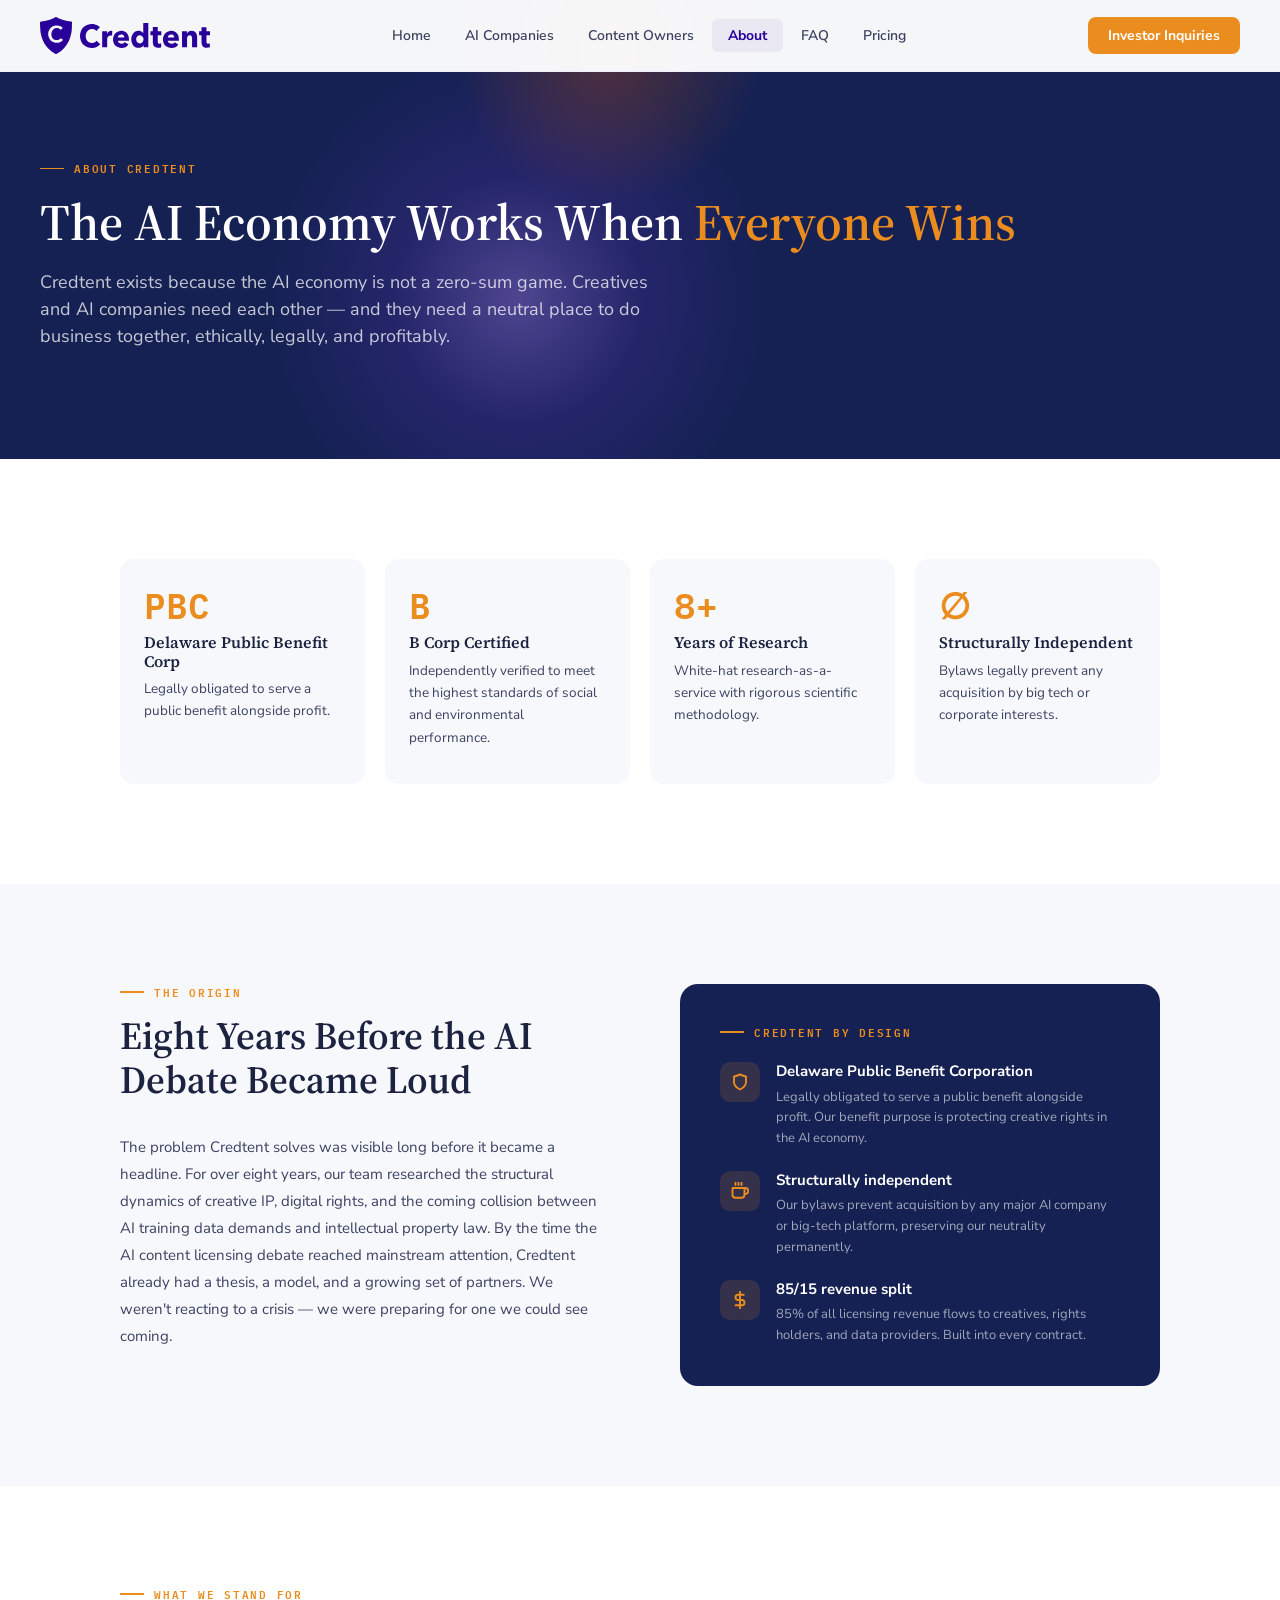
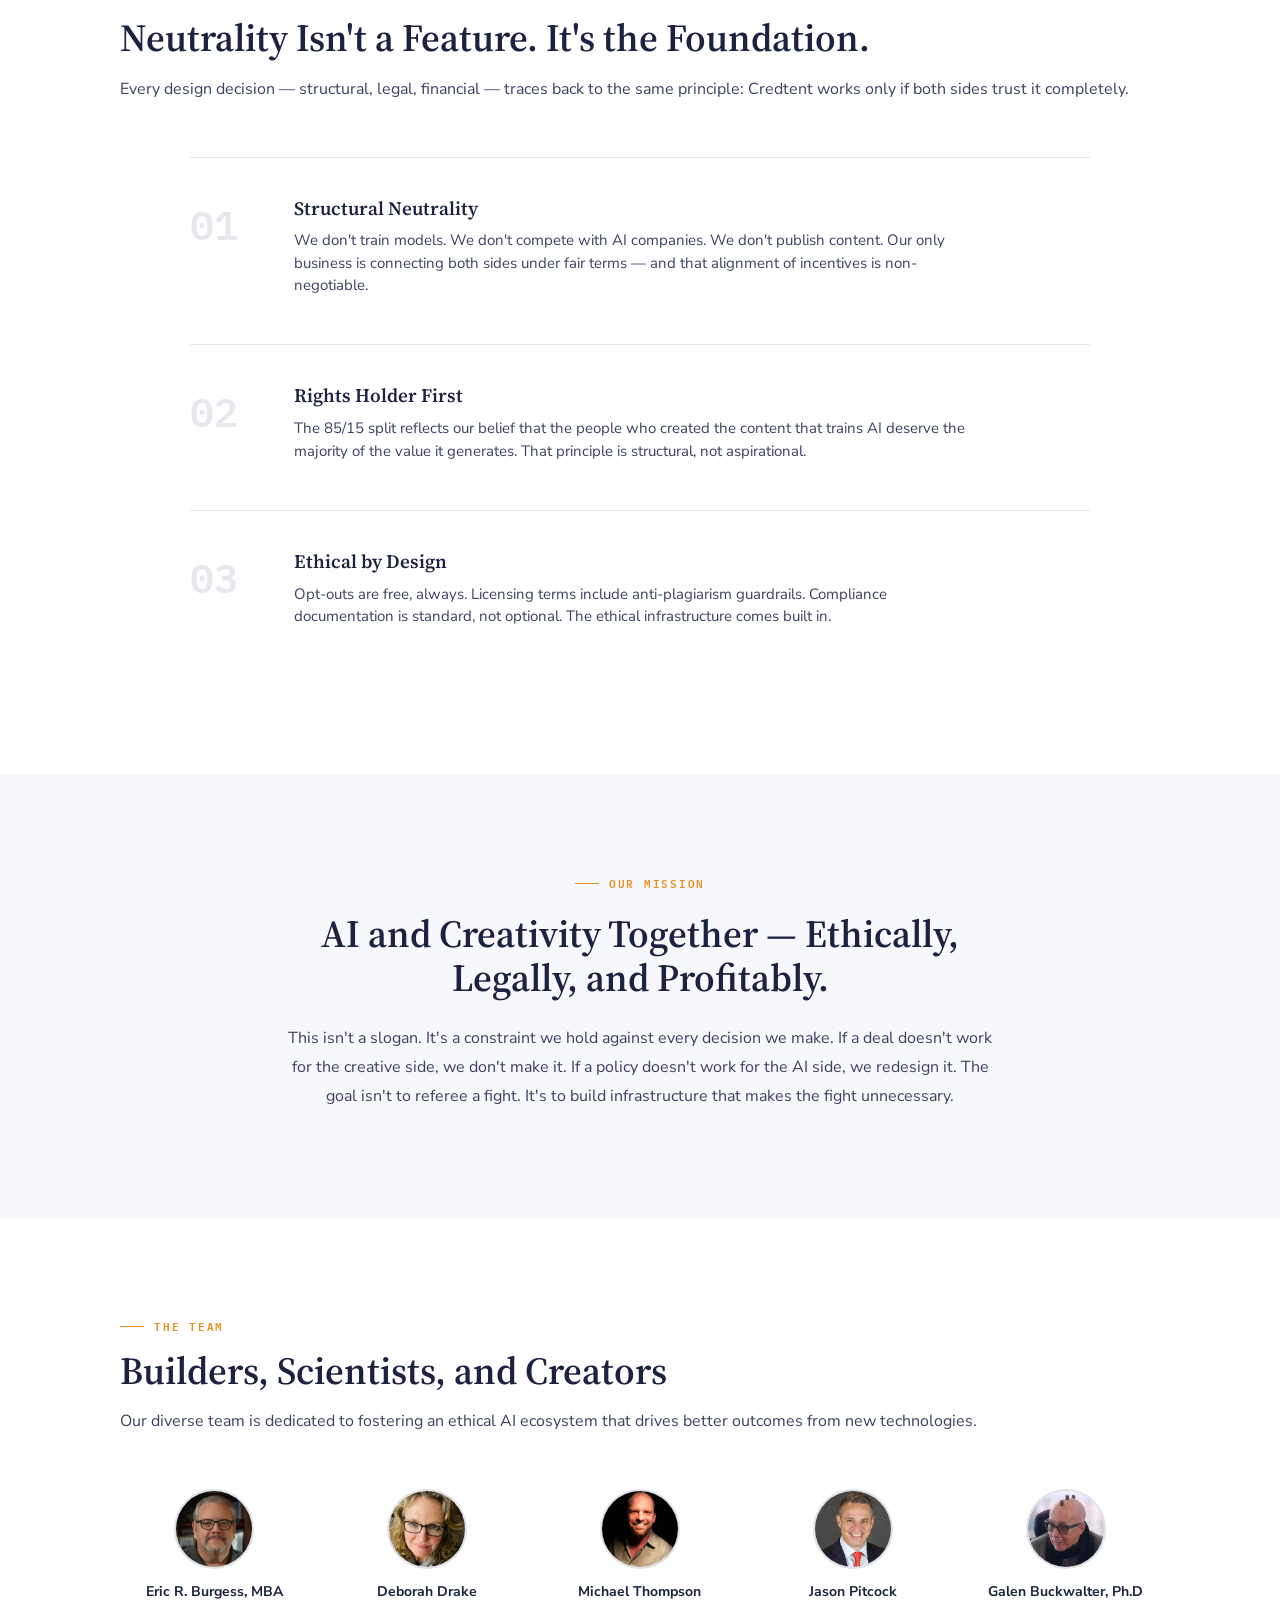
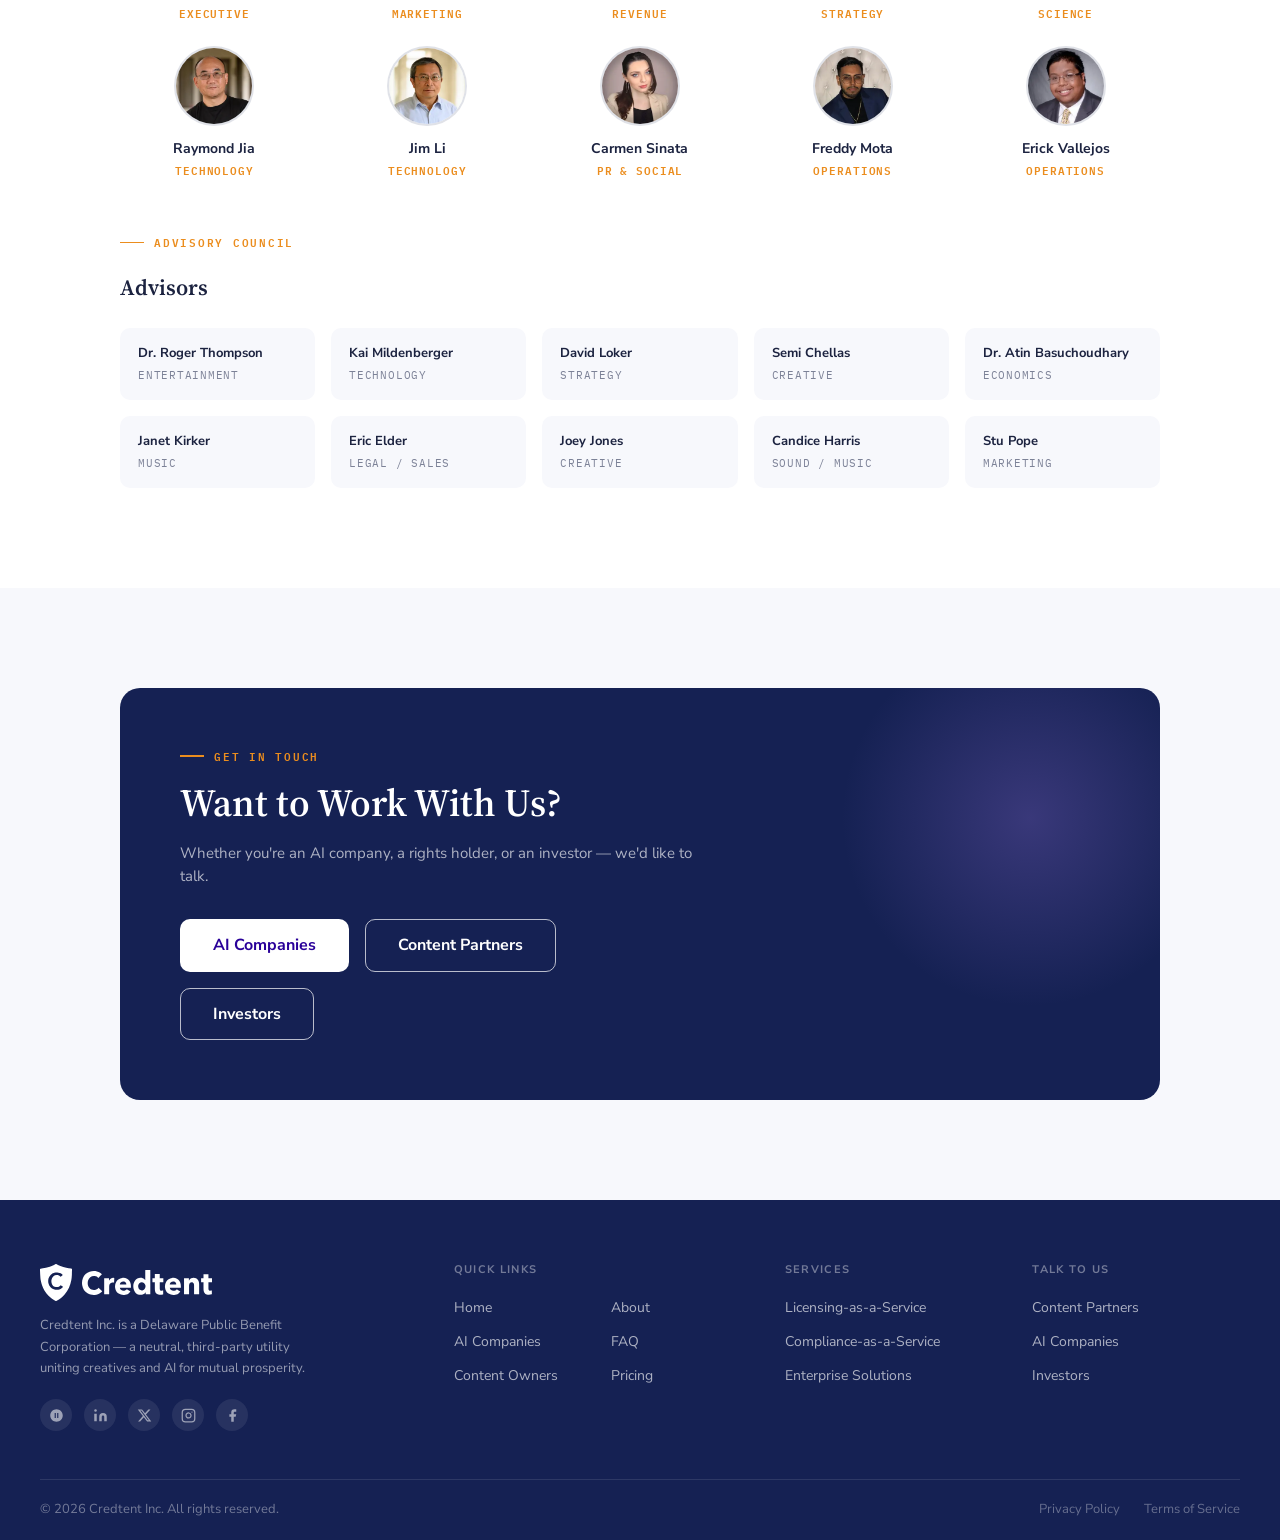
==== about.html @ d50773ca "About hero: remove period, make 'Everyone Wins' orange" ====
<!DOCTYPE html>
<html lang="en">
<head>
  <meta charset="UTF-8" />
  <meta name="viewport" content="width=device-width, initial-scale=1.0" />
  <title>About — Credtent</title>
  <meta name="description" content="Credtent exists because the AI economy is not a zero-sum game. Creatives and AI companies need each other — and they need a neutral place to do business together." />
  <link rel="stylesheet" href="styles.css" />
</head>
<body>

<div id="nav-placeholder"></div>

<!-- ══ HERO ══════════════════════════════════════════════════ -->
<section class="page-hero">
  <div class="page-hero-content">
    <div class="eyebrow">About Credtent</div>
    <h1>The AI Economy Works When <span class="accent">Everyone Wins</span></h1>
    <p>Credtent exists because the AI economy is not a zero-sum game. Creatives and AI companies need each other — and they need a neutral place to do business together, ethically, legally, and profitably.</p>
  </div>
</section>

<!-- ══ CREDENTIAL TILES ═══════════════════════════════════════ -->
<section class="section-pad" style="background:#fff">
  <div class="container">

    <div class="proof-grid">
      <div class="proof-card">
        <div class="proof-card-num">PBC</div>
        <h3>Delaware Public Benefit Corp</h3>
        <p>Legally obligated to serve a public benefit alongside profit.</p>
      </div>
      <div class="proof-card">
        <div class="proof-card-num">B</div>
        <h3>B Corp Certified</h3>
        <p>Independently verified to meet the highest standards of social and environmental performance.</p>
      </div>
      <div class="proof-card">
        <div class="proof-card-num">8+</div>
        <h3>Years of Research</h3>
        <p>White-hat research-as-a-service with rigorous scientific methodology.</p>
      </div>
      <div class="proof-card">
        <div class="proof-card-num">∅</div>
        <h3>Structurally Independent</h3>
        <p>Bylaws legally prevent any acquisition by big tech or corporate interests.</p>
      </div>
    </div>
  </div>
</section>

<!-- ══ THE ORIGIN ══════════════════════════════════════════════ -->
<section class="section-pad" style="background:var(--c-bg-light)">
  <div class="container">
    <div class="two-col-section" style="align-items:start">
      <div>
        <div class="section-header" style="margin-bottom:32px">
          <div class="eyebrow">The Origin</div>
          <h2>Eight Years Before the AI Debate Became Loud</h2>
        </div>
        <p style="font-size:15px;line-height:1.8;color:var(--c-body)">The problem Credtent solves was visible long before it became a headline. For over eight years, our team researched the structural dynamics of creative IP, digital rights, and the coming collision between AI training data demands and intellectual property law. By the time the AI content licensing debate reached mainstream attention, Credtent already had a thesis, a model, and a growing set of partners. We weren't reacting to a crisis — we were preparing for one we could see coming.</p>
      </div>
      <div>
        <div style="background:var(--c-navy);border-radius:18px;padding:40px;color:#fff">
          <div class="eyebrow" style="margin-bottom:20px">Credtent By Design</div>
          <div style="display:flex;flex-direction:column;gap:20px">
            <div style="display:flex;gap:16px;align-items:flex-start">
              <div style="width:40px;height:40px;background:rgba(235,141,30,0.15);border-radius:10px;display:flex;align-items:center;justify-content:center;flex-shrink:0;margin-top:2px">
                <svg width="18" height="18" viewBox="0 0 24 24" fill="none" stroke="#eb8d1e" stroke-width="2.5" stroke-linecap="round" stroke-linejoin="round"><path d="M12 22s8-4 8-10V5l-8-3-8 3v7c0 6 8 10 8 10z"/></svg>
              </div>
              <div>
                <div style="font-weight:700;margin-bottom:4px;font-size:15px">Delaware Public Benefit Corporation</div>
                <div style="font-size:13px;color:rgba(255,255,255,0.6);line-height:1.6">Legally obligated to serve a public benefit alongside profit. Our benefit purpose is protecting creative rights in the AI economy.</div>
              </div>
            </div>
            <div style="display:flex;gap:16px;align-items:flex-start">
              <div style="width:40px;height:40px;background:rgba(235,141,30,0.15);border-radius:10px;display:flex;align-items:center;justify-content:center;flex-shrink:0;margin-top:2px">
                <svg width="18" height="18" viewBox="0 0 24 24" fill="none" stroke="#eb8d1e" stroke-width="2.5" stroke-linecap="round" stroke-linejoin="round"><path d="M18 8h1a4 4 0 0 1 0 8h-1"/><path d="M2 8h16v9a4 4 0 0 1-4 4H6a4 4 0 0 1-4-4V8z"/><line x1="6" y1="1" x2="6" y2="4"/><line x1="10" y1="1" x2="10" y2="4"/><line x1="14" y1="1" x2="14" y2="4"/></svg>
              </div>
              <div>
                <div style="font-weight:700;margin-bottom:4px;font-size:15px">Structurally independent</div>
                <div style="font-size:13px;color:rgba(255,255,255,0.6);line-height:1.6">Our bylaws prevent acquisition by any major AI company or big-tech platform, preserving our neutrality permanently.</div>
              </div>
            </div>
            <div style="display:flex;gap:16px;align-items:flex-start">
              <div style="width:40px;height:40px;background:rgba(235,141,30,0.15);border-radius:10px;display:flex;align-items:center;justify-content:center;flex-shrink:0;margin-top:2px">
                <svg width="18" height="18" viewBox="0 0 24 24" fill="none" stroke="#eb8d1e" stroke-width="2.5" stroke-linecap="round" stroke-linejoin="round"><line x1="12" y1="1" x2="12" y2="23"/><path d="M17 5H9.5a3.5 3.5 0 0 0 0 7h5a3.5 3.5 0 0 1 0 7H6"/></svg>
              </div>
              <div>
                <div style="font-weight:700;margin-bottom:4px;font-size:15px">85/15 revenue split</div>
                <div style="font-size:13px;color:rgba(255,255,255,0.6);line-height:1.6">85% of all licensing revenue flows to creatives, rights holders, and data providers. Built into every contract.</div>
              </div>
            </div>
          </div>
        </div>
      </div>
    </div>
  </div>
</section>

<!-- ══ WHAT WE STAND FOR ═══════════════════════════════════════ -->
<section class="section-pad" style="background:#fff">
  <div class="container">
    <div class="section-header">
      <div class="eyebrow">What We Stand For</div>
      <h2>Neutrality Isn't a Feature. It's the Foundation.</h2>
      <p>Every design decision — structural, legal, financial — traces back to the same principle: Credtent works only if both sides trust it completely.</p>
    </div>

    <div class="values-list" style="max-width:900px;margin:0 auto">
      <div class="value-item">
        <div class="value-num">01</div>
        <div class="value-body">
          <h3>Structural Neutrality</h3>
          <p>We don't train models. We don't compete with AI companies. We don't publish content. Our only business is connecting both sides under fair terms — and that alignment of incentives is non-negotiable.</p>
        </div>
      </div>
      <div class="value-item">
        <div class="value-num">02</div>
        <div class="value-body">
          <h3>Rights Holder First</h3>
          <p>The 85/15 split reflects our belief that the people who created the content that trains AI deserve the majority of the value it generates. That principle is structural, not aspirational.</p>
        </div>
      </div>
      <div class="value-item">
        <div class="value-num">03</div>
        <div class="value-body">
          <h3>Ethical by Design</h3>
          <p>Opt-outs are free, always. Licensing terms include anti-plagiarism guardrails. Compliance documentation is standard, not optional. The ethical infrastructure comes built in.</p>
        </div>
      </div>
    </div>
  </div>
</section>

<!-- ══ OUR MISSION ════════════════════════════════════════════ -->
<section class="section-pad" style="background:var(--c-bg-light)">
  <div class="container">
    <div style="max-width:720px;margin:0 auto;text-align:center">
      <div class="eyebrow" style="justify-content:center;margin-bottom:20px">Our Mission</div>
      <h2 style="font-size:clamp(1.6rem,3vw,2.5rem);color:var(--c-heading);margin-bottom:24px">AI and Creativity Together — Ethically, Legally, and Profitably.</h2>
      <p style="font-size:16px;color:var(--c-body);line-height:1.8">This isn't a slogan. It's a constraint we hold against every decision we make. If a deal doesn't work for the creative side, we don't make it. If a policy doesn't work for the AI side, we redesign it. The goal isn't to referee a fight. It's to build infrastructure that makes the fight unnecessary.</p>
    </div>
  </div>
</section>

<!-- ══ TEAM ═══════════════════════════════════════════════════ -->
<section class="section-pad" style="background:#fff">
  <div class="container">
    <div class="section-header">
      <div class="eyebrow">The Team</div>
      <h2>Builders, Scientists, and Creators</h2>
      <p>Our diverse team is dedicated to fostering an ethical AI ecosystem that drives better outcomes from new technologies.</p>
    </div>

    <div class="team-grid">
      <div class="team-member">
        <div class="team-photo">
          <img src="team/eric-burgess.jpg" alt="Eric R. Burgess, MBA">
        </div>
        <div class="team-name">Eric R. Burgess, MBA</div>
        <div class="team-role">Executive</div>
      </div>
      <div class="team-member">
        <div class="team-photo">
          <img src="team/deborah-drake.jpg" alt="Deborah Drake">
        </div>
        <div class="team-name">Deborah Drake</div>
        <div class="team-role">Marketing</div>
      </div>
      <div class="team-member">
        <div class="team-photo">
          <img src="team/michael-thompson.jpg" alt="Michael Thompson">
        </div>
        <div class="team-name">Michael Thompson</div>
        <div class="team-role">Revenue</div>
      </div>
      <div class="team-member">
        <div class="team-photo">
          <img src="team/jason-pitcock.jpg" alt="Jason Pitcock">
        </div>
        <div class="team-name">Jason Pitcock</div>
        <div class="team-role">Strategy</div>
      </div>
      <div class="team-member">
        <div class="team-photo">
          <img src="team/galen-buckwalter.jpg" alt="Galen Buckwalter, Ph.D">
        </div>
        <div class="team-name">Galen Buckwalter, Ph.D</div>
        <div class="team-role">Science</div>
      </div>
      <div class="team-member">
        <div class="team-photo">
          <img src="team/raymond-jia.jpg" alt="Raymond Jia">
        </div>
        <div class="team-name">Raymond Jia</div>
        <div class="team-role">Technology</div>
      </div>
      <div class="team-member">
        <div class="team-photo">
          <img src="team/jim-li.jpg" alt="Jim Li">
        </div>
        <div class="team-name">Jim Li</div>
        <div class="team-role">Technology</div>
      </div>
      <div class="team-member">
        <div class="team-photo">
          <img src="team/carmen-sinata.jpg" alt="Carmen Sinata">
        </div>
        <div class="team-name">Carmen Sinata</div>
        <div class="team-role">PR &amp; Social</div>
      </div>
      <div class="team-member">
        <div class="team-photo">
          <img src="team/freddy-mota.jpg" alt="Freddy Mota">
        </div>
        <div class="team-name">Freddy Mota</div>
        <div class="team-role">Operations</div>
      </div>
      <div class="team-member">
        <div class="team-photo">
          <img src="team/erick-vallejos.jpg" alt="Erick Vallejos">
        </div>
        <div class="team-name">Erick Vallejos</div>
        <div class="team-role">Operations</div>
      </div>
    </div>

    <!-- Advisors -->
    <div style="margin-top:56px">
      <div class="eyebrow" style="margin-bottom:24px">Advisory Council</div>
      <h3 style="margin-bottom:28px;font-size:1.375rem">Advisors</h3>
      <div class="advisors-grid">
        <div class="advisor-card"><div class="advisor-name">Dr. Roger Thompson</div><div class="advisor-role">Entertainment</div></div>
        <div class="advisor-card"><div class="advisor-name">Kai Mildenberger</div><div class="advisor-role">Technology</div></div>
        <div class="advisor-card"><div class="advisor-name">David Loker</div><div class="advisor-role">Strategy</div></div>
        <div class="advisor-card"><div class="advisor-name">Semi Chellas</div><div class="advisor-role">Creative</div></div>
        <div class="advisor-card"><div class="advisor-name">Dr. Atin Basuchoudhary</div><div class="advisor-role">Economics</div></div>
        <div class="advisor-card"><div class="advisor-name">Janet Kirker</div><div class="advisor-role">Music</div></div>
        <div class="advisor-card"><div class="advisor-name">Eric Elder</div><div class="advisor-role">Legal / Sales</div></div>
        <div class="advisor-card"><div class="advisor-name">Joey Jones</div><div class="advisor-role">Creative</div></div>
        <div class="advisor-card"><div class="advisor-name">Candice Harris</div><div class="advisor-role">Sound / Music</div></div>
        <div class="advisor-card"><div class="advisor-name">Stu Pope</div><div class="advisor-role">Marketing</div></div>
      </div>
    </div>
  </div>
</section>

<!-- ══ CTA BANNER ═════════════════════════════════════════════ -->
<section class="section-pad" style="background:var(--c-bg-light)">
  <div class="container">
    <div class="talk-cta">
      <div style="position:absolute;top:-60px;right:-60px;width:380px;height:380px;background:radial-gradient(circle,rgba(124,99,194,0.35) 0%,rgba(41,0,153,0) 70%);pointer-events:none"></div>
      <div style="position:relative;z-index:1;max-width:520px">
        <div class="eyebrow" style="margin-bottom:16px">Get in Touch</div>
        <h2 style="color:#fff;font-size:clamp(1.75rem,3vw,2.5rem);margin-bottom:16px;line-height:1.2">Want to Work With Us?</h2>
        <p style="color:rgba(255,255,255,0.65);font-size:15px;margin-bottom:32px">Whether you're an AI company, a rights holder, or an investor — we'd like to talk.</p>
        <div style="display:flex;gap:16px;flex-wrap:wrap">
          <a href="for-ai-companies.html" class="btn btn-primary">AI Companies</a>
          <a href="for-content-owners.html" class="btn btn-outline-white">Content Partners</a>
          <a href="#" class="btn btn-outline-white">Investors</a>
        </div>
      </div>
    </div>
  </div>
</section>

<div id="footer-placeholder"></div>
<script src="components.js"></script>
</body>
</html>
---- styles.css ----
/* =============================================================
   Credtent Design System — Shared Stylesheet
   Based on Figma mockups (Home & About, 1920w)
   ============================================================= */

/* ── Google Fonts ─────────────────────────────────────────── */
@import url('https://fonts.googleapis.com/css2?family=Source+Serif+4:ital,wght@0,400;0,600;0,700;1,400;1,600&family=Nunito+Sans:wght@400;600;700;800&family=IBM+Plex+Mono:wght@400;600&display=swap');

/* ── Hero gradient animations ────────────────────────────── */
@keyframes drift-purple {
  0%   { transform: translate(0px,    0px)   scale(1);    opacity: 1;    }
  20%  { transform: translate(-50px,  40px)  scale(1.12); opacity: 0.75; }
  45%  { transform: translate(30px,   80px)  scale(0.88); opacity: 0.95; }
  65%  { transform: translate(-20px,  20px)  scale(1.08); opacity: 0.7;  }
  80%  { transform: translate(40px,  -30px)  scale(0.95); opacity: 0.9;  }
  100% { transform: translate(0px,    0px)   scale(1);    opacity: 1;    }
}

@keyframes drift-orange {
  0%   { transform: translate(0px,   0px)   scale(1);    opacity: 1;    }
  25%  { transform: translate(60px, -40px)  scale(1.18); opacity: 0.7;  }
  50%  { transform: translate(-40px, 50px)  scale(0.85); opacity: 1;    }
  70%  { transform: translate(25px,  30px)  scale(1.1);  opacity: 0.75; }
  90%  { transform: translate(-15px,-20px)  scale(0.92); opacity: 0.9;  }
  100% { transform: translate(0px,   0px)   scale(1);    opacity: 1;    }
}

/* ── Design Tokens ────────────────────────────────────────── */
:root {
  /* Colors */
  --c-navy:       #152153;
  --c-purple:     #290099;
  --c-orange:     #eb8d1e;
  --c-orange-dk:  #ec5a00;
  --c-heading:    #1c2340;
  --c-body:       #3b4261;
  --c-muted:      rgba(59, 66, 97, 0.65);
  --c-bg-light:   #f7f8fc;
  --c-bg-mid:     #eef0f8;
  --c-border:     rgba(28, 35, 64, 0.1);

  /* Fonts */
  --f-serif:  'Source Serif 4', Georgia, serif;
  --f-display:'Source Serif 4', Georgia, serif;
  --f-sans:   'Nunito Sans', system-ui, sans-serif;
  --f-mono:   'IBM Plex Mono', 'Courier New', monospace;

  /* Radii */
  --r-btn:    10px;
  --r-card:   14px;
  --r-pill:   100px;

  /* Layout */
  --nav-h:    72px;
  --content:  1120px;
  --content-lg: 1280px;
}

/* ── Reset & Base ─────────────────────────────────────────── */
*, *::before, *::after { box-sizing: border-box; margin: 0; padding: 0; }

html { scroll-behavior: smooth; }

body {
  font-family: var(--f-sans);
  font-size: 16px;
  line-height: 1.5;
  color: var(--c-body);
  background: #fff;
  -webkit-font-smoothing: antialiased;
}

a { color: inherit; text-decoration: none; }
img { display: block; max-width: 100%; }
ul, ol { list-style: none; }
button { cursor: pointer; font-family: inherit; border: none; background: none; }

/* ── Typography ───────────────────────────────────────────── */
h1, h2, h3, h4, h5, h6 {
  font-family: var(--f-serif);
  font-weight: 600;
  color: var(--c-heading);
  line-height: 1.15;
}

h1 { font-size: clamp(2.2rem, 4vw, 3.625rem); }
h2 { font-size: clamp(1.8rem, 3vw, 2.5rem); }
h3 { font-size: clamp(1.1rem, 2vw, 1.375rem); font-family: var(--f-display); }
h4 { font-size: 1.0625rem; font-family: var(--f-sans); font-weight: 700; }

p { line-height: 1.5; margin-bottom: 0.5em; }

.eyebrow {
  display: flex;
  align-items: center;
  gap: 10px;
  font-family: var(--f-mono);
  font-size: 11px;
  font-weight: 600;
  letter-spacing: 0.16em;
  text-transform: uppercase;
  color: var(--c-orange);
}
.eyebrow::before {
  content: '';
  display: block;
  width: 24px;
  height: 1.5px;
  background: var(--c-orange);
  flex-shrink: 0;
}

.accent { color: var(--c-orange); }
.accent-purple { color: var(--c-purple); }

/* ── Layout Helpers ───────────────────────────────────────── */
.container {
  width: 100%;
  max-width: var(--content);
  margin: 0 auto;
  padding: 0 40px;
}
.container--lg {
  max-width: var(--content-lg);
}

section { width: 100%; }

.section-pad { padding: 100px 0; }
.section-pad-sm { padding: 64px 0; }

/* ── Buttons ──────────────────────────────────────────────── */
.btn {
  display: inline-flex;
  align-items: center;
  gap: 8px;
  font-family: var(--f-sans);
  font-weight: 700;
  font-size: 16px;
  line-height: 1.65;
  padding: 12px 32px;
  border-radius: var(--r-btn);
  transition: all 0.2s ease;
  white-space: nowrap;
  cursor: pointer;
  border: 1px solid transparent;
}

.btn-primary {
  background: #fff;
  color: var(--c-purple);
}
.btn-primary:hover { background: var(--c-bg-light); }

.btn-orange {
  background: var(--c-orange);
  color: #fff;
}
.btn-orange:hover { background: var(--c-orange-dk); }

.btn-orange-dk {
  background: var(--c-orange-dk);
  color: #fff;
}
.btn-orange-dk:hover { opacity: 0.9; }

.btn-outline-white {
  background: transparent;
  color: #fff;
  border-color: rgba(255,255,255,0.7);
}
.btn-outline-white:hover { border-color: #fff; background: rgba(255,255,255,0.08); }
.btn-outline-dark {
  background: transparent;
  color: var(--c-heading);
  border-color: var(--c-heading);
}
.btn-outline-dark:hover { background: var(--c-heading); color: #fff; }

.btn-outline-purple {
  background: transparent;
  color: var(--c-purple);
  border-color: var(--c-purple);
}
.btn-outline-purple:hover { background: rgba(41,0,153,0.06); }

.btn-outline-navy {
  background: transparent;
  color: var(--c-navy);
  border-color: rgba(21,33,83,0.3);
}
.btn-outline-navy:hover { background: rgba(21,33,83,0.05); }

.btn-sm { padding: 9px 24px; font-size: 14px; }

/* ── Navigation ───────────────────────────────────────────── */
.nav {
  position: fixed;
  top: 0;
  left: 0;
  right: 0;
  z-index: 100;
  height: var(--nav-h);
  display: flex;
  align-items: center;
  padding: 0 40px;
  background: rgba(255,255,255,0.96);
  backdrop-filter: blur(6px);
  -webkit-backdrop-filter: blur(6px);
  border-bottom: 1px solid #f0f2fa;
  transition: transform 0.25s ease;
}
.nav--hidden {
  transform: translateY(-100%);
}

.nav-inner {
  display: flex;
  align-items: center;
  width: 100%;
  max-width: 1840px;
  margin: 0 auto;
  gap: 0;
}

.nav-logo {
  display: flex;
  align-items: center;
  gap: 8px;
  flex-shrink: 0;
  text-decoration: none;
}

.nav-logo-mark {
  width: 32px;
  height: 37px;
  flex-shrink: 0;
  display: flex;
  align-items: center;
}

.nav-logo-mark img { display: block; }

.nav-wordmark {
  display: flex;
  align-items: center;
  flex-shrink: 0;
}

.nav-wordmark img { display: block; }

.nav-links {
  display: flex;
  align-items: center;
  gap: 2px;
  margin: 0 auto;
}

.nav-links a {
  font-size: 14px;
  font-weight: 600;
  color: var(--c-body);
  padding: 6px 16px;
  border-radius: 6px;
  transition: all 0.15s;
}
.nav-links a:hover,
.nav-links a.active {
  color: var(--c-purple);
  background: rgba(41,0,153,0.06);
}
.nav-links a.active { font-weight: 700; }

.nav-auth {
  display: flex;
  align-items: center;
  gap: 12px;
  flex-shrink: 0;
}

.nav-auth a.signin {
  font-size: 14px;
  font-weight: 600;
  color: var(--c-body);
  padding: 6px 14px;
  border-radius: 6px;
  transition: all 0.15s;
}
.nav-auth a.signin:hover { color: var(--c-purple); }

.nav-auth a.signup {
  background: var(--c-orange);
  color: #fff;
  font-size: 14px;
  font-weight: 700;
  padding: 8px 20px;
  border-radius: 8px;
  transition: background 0.15s;
}
.nav-auth a.signup:hover { background: var(--c-orange-dk); }

/* Hamburger button (desktop: hidden) */
.nav-hamburger {
  display: none;
  align-items: center;
  justify-content: center;
  width: 40px;
  height: 40px;
  margin-right: -8px;
  color: var(--c-purple);
  flex-shrink: 0;
}

/* Mobile menu drawer */
.nav-mobile-menu {
  display: none;
  position: fixed;
  top: var(--nav-h);
  left: 0;
  right: 0;
  z-index: 99;
  background: rgba(255,255,255,0.98);
  backdrop-filter: blur(8px);
  -webkit-backdrop-filter: blur(8px);
  border-bottom: 1px solid #f0f2fa;
  padding: 12px 20px 24px;
  flex-direction: column;
}
.nav-mobile-menu.open { display: flex; }

.nav-mobile-links { display: flex; flex-direction: column; gap: 2px; }
.nav-mobile-links a {
  font-size: 16px;
  font-weight: 600;
  color: var(--c-body);
  padding: 10px 12px;
  border-radius: 8px;
  transition: all 0.15s;
}
.nav-mobile-links a:hover,
.nav-mobile-links a.active { color: var(--c-purple); background: rgba(41,0,153,0.06); }
.nav-mobile-links a.active { font-weight: 700; }

.nav-mobile-divider { height: 1px; background: var(--c-border); margin: 12px 0; }

.nav-mobile-auth { display: flex; flex-direction: column; gap: 8px; }
.nav-mobile-auth a.signin {
  font-size: 15px;
  font-weight: 600;
  color: var(--c-body);
  padding: 10px 12px;
  border-radius: 8px;
  text-align: center;
  transition: all 0.15s;
}
.nav-mobile-auth a.signin:hover { color: var(--c-purple); background: rgba(41,0,153,0.06); }
.nav-mobile-auth a.signup {
  background: var(--c-orange);
  color: #fff;
  font-size: 15px;
  font-weight: 700;
  padding: 12px;
  border-radius: 8px;
  text-align: center;
  transition: background 0.15s;
}
.nav-mobile-auth a.signup:hover { background: var(--c-orange-dk); }

/* ── Hero (Dark) ──────────────────────────────────────────── */
.hero-dark {
  position: relative;
  background: var(--c-navy);
  padding: 160px 40px 100px;
  overflow: hidden;
  width: 100%;
}


.hero-inner {
  position: relative;
  z-index: 1;
  max-width: var(--content-lg);
  margin: 0 auto;
  display: flex;
  align-items: center;
  gap: 60px;
}

.hero-content {
  flex: 0 0 auto;
  width: clamp(340px, 52%, 660px);
  display: flex;
  flex-direction: column;
  gap: 20px;
}

.hero-content h1 {
  color: #fff;
  font-size: clamp(2.2rem, 4vw, 3.625rem);
}

.hero-desc {
  color: rgba(255,255,255,0.75);
  font-size: 18px;
  line-height: 1.5;
  max-width: 520px;
}

.hero-actions {
  display: flex;
  align-items: center;
  flex-wrap: wrap;
  gap: 16px;
  padding-top: 12px;
}

/* Hero Visual (dashboard mockup placeholder) */
.hero-visual {
  flex: 1 1 auto;
  min-width: 0;
  display: flex;
  justify-content: center;
  align-items: center;
}

.dashboard-card {
  background: rgba(255,255,255,0.05);
  border: 1px solid rgba(255,255,255,0.12);
  backdrop-filter: blur(10px);
  border-radius: 16px;
  padding: 28px;
  color: #fff;
  width: 100%;
  max-width: 500px;
}

.dashboard-card-header {
  display: flex;
  align-items: center;
  justify-content: space-between;
  margin-bottom: 13px;
}
.dashboard-card-title {
  font-size: 11px;
  font-family: var(--f-mono);
  letter-spacing: 0.12em;
  text-transform: uppercase;
  color: rgba(255,255,255,0.5);
}
.dashboard-earnings-badge {
  font-size: 11px;
  font-family: var(--f-mono);
  font-weight: 600;
  color: #eb8d1e;
  background: rgba(235,141,30,0.2);
  padding: 3px 10px;
  border-radius: 20px;
  white-space: nowrap;
}

.dashboard-stats {
  display: grid;
  grid-template-columns: 1fr 1fr;
  gap: 16px;
}

.dashboard-stat-item {
  padding: 12px 0;
  min-width: 0;
}
.dashboard-stat-label {
  font-size: 12px;
  color: rgba(255,255,255,0.5);
  margin-top: 6px;
  line-height: 1.4;
}
.dashboard-stat-value {
  font-size: 28px;
  font-weight: 700;
  color: #fff;
  font-family: var(--f-display);
  line-height: 1.1;
}
.dashboard-stat-value.orange { color: var(--c-orange); }

/* ── Who We Serve ─────────────────────────────────────────── */
.wws-header {
  max-width: 720px;
  margin-bottom: 48px;
}
.wws-header h2 {
  font-size: clamp(1.8rem, 3vw, 2.75rem);
  color: var(--c-heading);
  margin: 16px 0 16px;
  line-height: 1.2;
}
.wws-header p {
  font-size: 16px;
  color: var(--c-body);
  line-height: 1.7;
}
.wws-grid {
  display: grid;
  grid-template-columns: 1fr 1fr;
  gap: 24px;
}
.wws-card {
  border: 1px solid var(--c-border);
  border-radius: var(--r-card);
  padding: 36px;
  display: flex;
  flex-direction: column;
  gap: 0;
}
.wws-card h3 {
  font-size: 1.25rem;
  color: var(--c-heading);
  line-height: 1.3;
  margin-bottom: 12px;
}
.wws-card > p {
  font-size: 15px;
  color: var(--c-body);
  line-height: 1.7;
  margin-bottom: 24px;
}
.wws-features {
  list-style: none;
  padding: 0;
  margin: 0 0 32px;
  display: flex;
  flex-direction: column;
  gap: 10px;
  flex: 1;
}
.wws-features li {
  display: flex;
  align-items: flex-start;
  gap: 10px;
  font-size: 14px;
  color: var(--c-body);
  line-height: 1.5;
}
.wws-features li::before {
  content: '';
  display: block;
  width: 16px;
  height: 16px;
  background-image: url("shield-check.svg");
  background-repeat: no-repeat;
  background-size: contain;
  flex-shrink: 0;
  margin-top: 1px;
}
.wws-link {
  font-size: 14px;
  font-weight: 700;
  color: var(--c-purple);
  text-decoration: none;
  border-top: 1px solid var(--c-border);
  padding-top: 20px;
  margin-top: auto;
}
.wws-link:hover { color: var(--c-orange); }

/* ── For AI Companies Page ────────────────────────────────── */
.aic-covered-grid {
  display: grid;
  grid-template-columns: 1fr 1fr;
  gap: 64px;
  align-items: start;
}
.aic-checklist {
  list-style: none;
  padding: 0;
  margin: 0;
  display: flex;
  flex-direction: column;
  gap: 14px;
}
.aic-checklist li {
  display: flex;
  align-items: flex-start;
  gap: 12px;
  font-size: 15px;
  color: var(--c-body);
  line-height: 1.5;
}
.aic-checklist li::before {
  content: '';
  display: block;
  width: 18px;
  height: 18px;
  background-image: url("shield-check.svg");
  background-repeat: no-repeat;
  background-size: contain;
  flex-shrink: 0;
  margin-top: 1px;
}
.aic-trust-items {
  display: flex;
  flex-direction: column;
  gap: 16px;
}
.aic-trust-item {
  background: var(--c-bg-light);
  border-radius: var(--r-card);
  padding: 18px 22px;
}
.aic-trust-label {
  font-size: 14px;
  font-weight: 600;
  color: var(--c-heading);
  line-height: 1.4;
}
.aic-corpus-grid {
  display: grid;
  grid-template-columns: repeat(4, 1fr);
  gap: 24px;
  margin-bottom: 32px;
}
.aic-stat-card {
  background: #fff;
  border-radius: var(--r-card);
  padding: 28px 24px;
  border-top: 3px solid var(--c-purple);
}
.aic-stat-num {
  font-size: clamp(1.75rem, 2.5vw, 2.25rem);
  font-weight: 800;
  color: var(--c-purple);
  font-family: var(--f-display);
  line-height: 1;
  margin-bottom: 8px;
}
.aic-stat-label {
  font-size: 13px;
  color: var(--c-muted);
  line-height: 1.4;
}
.aic-verticals {
  display: flex;
  align-items: center;
  gap: 12px;
  justify-content: center;
  flex-wrap: wrap;
  font-family: var(--f-mono);
  font-size: 11px;
  font-weight: 600;
  letter-spacing: 0.14em;
  text-transform: uppercase;
  color: var(--c-muted);
}
.aic-dot { color: var(--c-orange); }
.aic-features-grid {
  display: grid;
  grid-template-columns: repeat(3, 1fr);
  gap: 24px;
}
.aic-feature-card {
  background: var(--c-bg-light);
  border-radius: var(--r-card);
  padding: 28px;
}
.aic-feature-card h4 {
  font-size: 1rem;
  color: var(--c-heading);
  font-weight: 700;
  margin-bottom: 10px;
}
.aic-feature-card p {
  font-size: 14px;
  color: var(--c-body);
  line-height: 1.7;
  margin: 0;
}
.aic-steps-grid {
  display: grid;
  grid-template-columns: repeat(4, 1fr);
  gap: 32px;
  position: relative;
}
.aic-steps-grid::before {
  content: '';
  position: absolute;
  top: 22px;
  left: 40px;
  right: 40px;
  height: 1px;
  background: var(--c-border);
}
.aic-step {
  position: relative;
}
.aic-step .step-num {
  position: relative;
  z-index: 1;
  background: var(--c-bg-light);
}
.aic-step h3 {
  font-size: 1rem;
  color: var(--c-heading);
  margin: 16px 0 8px;
}
.aic-step p {
  font-size: 14px;
  color: var(--c-body);
  line-height: 1.65;
  margin: 0;
}
.aic-retro {
  display: flex;
  align-items: center;
  justify-content: space-between;
  gap: 48px;
  flex-wrap: wrap;
  background: var(--c-bg-light);
  border-radius: 20px;
  padding: 48px;
}
.aic-retro h2 {
  font-size: clamp(1.4rem, 2.5vw, 1.875rem);
  color: var(--c-heading);
  margin: 12px 0 12px;
}
.aic-retro p {
  font-size: 15px;
  color: var(--c-body);
  line-height: 1.7;
  max-width: 560px;
  margin: 0;
}

/* ── For Content Owners Page ──────────────────────────────── */
.fco-economics {
  display: grid;
  grid-template-columns: auto 1fr;
  gap: 64px;
  align-items: start;
}
.fco-economics-stat {
  background: var(--c-navy);
  border-radius: var(--r-card);
  padding: 36px 40px;
  text-align: center;
  min-width: 200px;
}
.fco-stat-num {
  font-size: clamp(2.5rem, 5vw, 4rem);
  font-weight: 800;
  color: var(--c-orange);
  font-family: var(--f-display);
  line-height: 1;
  margin-bottom: 10px;
}
.fco-stat-label {
  font-size: 12px;
  font-family: var(--f-mono);
  letter-spacing: 0.1em;
  text-transform: uppercase;
  color: rgba(255,255,255,0.55);
  line-height: 1.5;
}
.fco-economics-body h2 {
  font-size: clamp(1.4rem, 2.5vw, 2rem);
  color: var(--c-heading);
  margin: 12px 0 16px;
  line-height: 1.25;
}
.fco-economics-body p {
  font-size: 15px;
  color: var(--c-body);
  line-height: 1.7;
  margin: 0;
}

/* ── Market Section ───────────────────────────────────────── */
.market-grid {
  display: grid;
  grid-template-columns: repeat(3, 1fr);
  gap: 24px;
  margin-top: 8px;
}
.market-card {
  background: var(--c-bg-light);
  border-radius: var(--r-card);
  padding: 32px;
  border-top: 3px solid transparent;
}
.market-card--purple { border-top-color: var(--c-purple); }
.market-card--orange { border-top-color: var(--c-orange); }
.market-card--navy   { border-top-color: var(--c-navy); }
.market-card-stat {
  font-size: clamp(1.75rem, 3vw, 2.25rem);
  font-weight: 800;
  color: var(--c-purple);
  font-family: var(--f-display);
  line-height: 1;
  margin-bottom: 8px;
}
.market-card-label {
  font-family: var(--f-mono);
  font-size: 10px;
  font-weight: 600;
  letter-spacing: 0.14em;
  text-transform: uppercase;
  color: var(--c-muted);
  margin-bottom: 16px;
  line-height: 1.5;
}
.market-card p {
  font-size: 14px;
  color: var(--c-body);
  line-height: 1.7;
  margin: 0;
}

/* ── Photo Banner ──────────────────────────────────────────── */
.photo-banner {
  background: linear-gradient(135deg, rgba(41,0,153,0.15) 0%, rgba(235,141,30,0.1) 100%);
  padding: 80px 40px;
  text-align: center;
}
.photo-banner-inner {
  max-width: var(--content);
  margin: 0 auto;
}

/* ── Creator Split ────────────────────────────────────────── */
.creator-split {
  display: grid;
  grid-template-columns: 1fr 1fr;
  gap: 24px;
  align-items: stretch;
  margin-top: 8px;
}
.creator-split-image {
  border-radius: var(--r-card);
  overflow: hidden;
}
.creator-photo-placeholder {
  width: 100%;
  height: 100%;
  min-height: 280px;
  background: linear-gradient(135deg, rgba(41,0,153,0.15) 0%, rgba(235,141,30,0.1) 100%);
  border-radius: var(--r-card);
}
.creator-split-content {
  display: flex;
  flex-direction: column;
  justify-content: center;
}
.creator-split-content p {
  font-size: 15px;
  line-height: 1.7;
  color: var(--c-body);
  margin: 0;
}

/* ── Talk to Credtent CTA ──────────────────────────────────── */
.talk-cta {
  background: var(--c-navy);
  border-radius: 20px;
  padding: 60px;
  position: relative;
  overflow: hidden;
}

/* ── Trust Strip ──────────────────────────────────────────── */
.trust-strip {
  background: #f0ecff;
  padding: 14px 0;
  border-top: 1px solid rgba(41,0,153,0.1);
  border-bottom: 1px solid rgba(41,0,153,0.1);
  overflow: hidden;
  width: 100%;
}

.trust-inner {
  display: flex;
  width: max-content;
  align-items: center;
  animation: trust-ticker 36s linear infinite;
}

.trust-inner:hover {
  animation-play-state: paused;
}

@keyframes trust-ticker {
  0%   { transform: translateX(0); }
  100% { transform: translateX(-50%); }
}

.trust-item {
  display: flex;
  align-items: center;
  gap: 10px;
  font-size: 13px;
  font-weight: 600;
  color: var(--c-purple);
  white-space: nowrap;
  padding: 0 32px;
}

.trust-item svg {
  width: 24px;
  height: 24px;
  flex-shrink: 0;
}

.trust-pbc {
  font-family: var(--f-mono);
  font-size: 11px;
  font-weight: 600;
  letter-spacing: 0.12em;
  text-transform: uppercase;
  color: var(--c-body);
  white-space: nowrap;
  padding: 0 32px;
}

/* ── Section Header ───────────────────────────────────────── */
.section-header {
  margin-bottom: 56px;
}

.section-header .eyebrow { margin-bottom: 14px; }

.section-header p {
  margin-top: 16px;
  font-size: 16px;
  color: var(--c-body);
}

/* ── Impact Stats Grid ────────────────────────────────────── */
.impact-grid {
  display: grid;
  grid-template-columns: repeat(4, 1fr);
  gap: 1px;
  background: var(--c-border);
  border-radius: var(--r-card);
  overflow: hidden;
  margin-top: 40px;
}

.impact-cell {
  background: var(--c-navy);
  padding: 28px 32px 32px;
}

.impact-pct {
  font-family: var(--f-mono);
  font-size: 3rem;
  font-weight: 600;
  color: var(--c-orange);
  line-height: 1;
  margin-bottom: 16px;
}

.impact-profession {
  display: flex;
  align-items: center;
  gap: 8px;
  font-size: 15px;
  font-weight: 700;
  color: #fff;
  margin-bottom: 10px;
}
.impact-profession svg { width: 16px; height: 16px; opacity: 0.8; }

.impact-detail {
  font-size: 12px;
  color: rgba(255,255,255,0.55);
  line-height: 1.5;
}

/* ── Service Cards ────────────────────────────────────────── */
.services-grid {
  display: grid;
  grid-template-columns: repeat(3, 1fr);
  gap: 24px;
}

.service-card {
  background: #fff;
  border: 1px solid var(--c-border);
  border-radius: var(--r-card);
  padding: 32px;
  transition: box-shadow 0.2s, transform 0.2s;
}

.service-card:hover {
  box-shadow: 0 8px 40px rgba(21,33,83,0.10);
  transform: translateY(-2px);
}

.service-card-icon {
  width: 48px;
  height: 48px;
  border-radius: 12px;
  display: flex;
  align-items: center;
  justify-content: center;
  margin-bottom: 20px;
}

.service-card-icon.orange { background: rgba(235,141,30,0.12); color: var(--c-orange); }
.service-card-icon.purple { background: rgba(41,0,153,0.10); color: var(--c-purple); }
.service-card-icon.blue   { background: rgba(21,33,83,0.08); color: var(--c-navy); }

.service-card-icon svg { width: 24px; height: 24px; }

.service-card h3 {
  color: var(--c-heading);
  margin-bottom: 12px;
}

.service-card p {
  font-size: 14px;
  color: var(--c-body);
  line-height: 1.7;
  margin-bottom: 20px;
}

.service-features {
  display: flex;
  flex-direction: column;
  gap: 8px;
}

.feature-item {
  display: flex;
  align-items: flex-start;
  gap: 10px;
  font-size: 13.5px;
  color: var(--c-body);
}

.feature-item svg {
  width: 16px;
  height: 16px;
  color: #27ae74;
  flex-shrink: 0;
  margin-top: 3px;
}

/* ── Steps ────────────────────────────────────────────────── */
.steps-grid {
  display: grid;
  grid-template-columns: repeat(3, 1fr);
  gap: 0;
  position: relative;
}

.steps-grid::before {
  content: '';
  position: absolute;
  top: 28px;
  left: 28px;
  right: calc(33.33% - 28px);
  height: 2px;
  background: var(--c-border);
  z-index: 0;
}

.step {
  position: relative;
  z-index: 1;
  padding: 0 32px 0 0;
}

.step-num {
  width: 56px;
  height: 56px;
  border-radius: 50%;
  background: var(--c-navy);
  color: #fff;
  font-family: var(--f-mono);
  font-size: 16px;
  font-weight: 600;
  display: flex;
  align-items: center;
  justify-content: center;
  margin-bottom: 28px;
  position: relative;
  border: 2px solid transparent;
}

.step-label {
  font-family: var(--f-mono);
  font-size: 10px;
  font-weight: 600;
  letter-spacing: 0.14em;
  text-transform: uppercase;
  color: var(--c-orange);
  margin-bottom: 10px;
}

.step h3 { margin-bottom: 12px; }

.step p {
  font-size: 14px;
  color: var(--c-body);
  line-height: 1.7;
}

/* ── Steps animation ─────────────────────────────────────── */
.steps-grid .step {
  opacity: 0.2;
  transition: opacity 0.7s ease;
}
.steps-grid .step.step-done {
  opacity: 1;
}
.steps-grid .step.step-active {
  opacity: 1;
}
.steps-grid .step.step-active .step-num {
  border-color: var(--c-orange);
  box-shadow: 0 0 0 7px rgba(235,141,30,0.2), 0 0 28px rgba(235,141,30,0.18);
  transition: box-shadow 0.5s ease, border-color 0.5s ease;
}

/* ── CTA Banner ───────────────────────────────────────────── */
.cta-banner {
  background: var(--c-navy);
  padding: 80px 40px;
  position: relative;
  overflow: hidden;
}

.cta-banner::before {
  content: '';
  position: absolute;
  top: -120px;
  right: -60px;
  width: 400px;
  height: 400px;
  background: radial-gradient(circle, rgba(124,99,194,0.4) 0%, rgba(41,0,153,0) 70%);
  pointer-events: none;
}

.cta-banner-inner {
  max-width: var(--content);
  margin: 0 auto;
  display: flex;
  align-items: center;
  justify-content: space-between;
  gap: 40px;
}

.cta-banner-label {
  font-family: var(--f-mono);
  font-size: 10px;
  font-weight: 600;
  letter-spacing: 0.14em;
  text-transform: uppercase;
  color: var(--c-orange);
  margin-bottom: 12px;
}

.cta-banner h2 {
  color: #fff;
  font-size: clamp(1.6rem, 2.8vw, 2.25rem);
  max-width: 560px;
}

.cta-banner p {
  color: rgba(255,255,255,0.7);
  margin-top: 12px;
  max-width: 520px;
}

/* ── Footer ───────────────────────────────────────────────── */
.footer {
  background: var(--c-navy);
  padding: 64px 40px 0;
}

.footer-grid {
  max-width: var(--content-lg);
  margin: 0 auto;
  display: grid;
  grid-template-columns: 1.8fr 1.4fr 1fr 1fr;
  gap: 40px;
  padding-bottom: 48px;
  border-bottom: 1px solid rgba(255,255,255,0.1);
}
.footer-quicklinks-grid {
  display: grid;
  grid-template-columns: 1fr 1fr;
  gap: 0 24px;
}

.footer-brand p {
  font-size: 13px;
  color: rgba(255,255,255,0.55);
  line-height: 1.65;
  max-width: 280px;
  margin-top: 14px;
}

.footer-logo {
  display: flex;
  align-items: center;
  gap: 10px;
  margin-bottom: 4px;
}
.footer-logo-mark {
  width: 32px;
  height: 37px;
  display: flex;
  align-items: center;
  flex-shrink: 0;
}
.footer-wordmark {
  display: flex;
  align-items: center;
  flex-shrink: 0;
}
.footer-logo img {
  display: block;
  filter: brightness(0) invert(1);
}

.footer-cert {
  display: flex;
  align-items: center;
  gap: 8px;
  margin-top: 20px;
  font-size: 11px;
  font-family: var(--f-mono);
  letter-spacing: 0.08em;
  text-transform: uppercase;
  color: rgba(255,255,255,0.35);
}

.footer-col h5 {
  font-family: var(--f-sans);
  font-size: 11px;
  font-weight: 700;
  letter-spacing: 0.12em;
  text-transform: uppercase;
  color: rgba(255,255,255,0.4);
  margin-bottom: 18px;
}

.footer-col ul { display: flex; flex-direction: column; gap: 10px; }

.footer-col ul li a {
  font-size: 14px;
  color: rgba(255,255,255,0.65);
  transition: color 0.15s;
}
.footer-col ul li a:hover { color: #fff; }

.footer-newsletter h5 {
  font-family: var(--f-sans);
  font-size: 11px;
  font-weight: 700;
  letter-spacing: 0.12em;
  text-transform: uppercase;
  color: rgba(255,255,255,0.4);
  margin-bottom: 14px;
}

.footer-newsletter p {
  font-size: 13px;
  color: rgba(255,255,255,0.55);
  margin-bottom: 16px;
  line-height: 1.6;
}

.footer-newsletter-form {
  display: flex;
  gap: 0;
  border-radius: 8px;
  overflow: hidden;
  background: rgba(255,255,255,0.08);
  border: 1px solid rgba(255,255,255,0.12);
}

.footer-newsletter-form input {
  flex: 1;
  background: transparent;
  border: none;
  padding: 10px 14px;
  font-size: 13px;
  color: #fff;
  font-family: var(--f-sans);
  outline: none;
}
.footer-newsletter-form input::placeholder { color: rgba(255,255,255,0.35); }

.footer-newsletter-form button {
  background: var(--c-orange);
  color: #fff;
  border: none;
  padding: 10px 18px;
  font-size: 13px;
  font-weight: 700;
  font-family: var(--f-sans);
  cursor: pointer;
  transition: background 0.15s;
}
.footer-newsletter-form button:hover { background: var(--c-orange-dk); }

.footer-social {
  display: flex;
  gap: 12px;
  margin-top: 20px;
}

.footer-social a {
  width: 32px;
  height: 32px;
  border-radius: 50%;
  background: rgba(255,255,255,0.08);
  display: flex;
  align-items: center;
  justify-content: center;
  color: rgba(255,255,255,0.55);
  transition: all 0.15s;
}
.footer-social a:hover { background: rgba(255,255,255,0.15); color: #fff; }
.footer-social svg { width: 15px; height: 15px; }

.footer-bottom {
  max-width: var(--content-lg);
  margin: 0 auto;
  display: flex;
  align-items: center;
  justify-content: space-between;
  padding: 20px 0;
}

.footer-copyright {
  font-size: 13px;
  color: rgba(255,255,255,0.4);
}

.footer-legal {
  display: flex;
  gap: 24px;
}

.footer-legal a {
  font-size: 13px;
  color: rgba(255,255,255,0.35);
  transition: color 0.15s;
}
.footer-legal a:hover { color: rgba(255,255,255,0.7); }

/* ── Page Hero (Light/Smaller) ────────────────────────────── */
.page-hero {
  padding: 160px 40px 100px;
  background: var(--c-navy);
  position: relative;
  overflow: hidden;
}
/* gradient divs injected by components.js */
.hero-grad {
  position: absolute;
  pointer-events: none;
  border-radius: 50%;
  z-index: 0;
}
.hero-grad-purple {
  width: 580px;
  height: 580px;
  background: radial-gradient(circle, rgba(124,99,194,0.55) 0%, rgba(83,49,173,0.25) 35%, rgba(41,0,153,0) 70%);
}
.hero-grad-orange {
  width: 420px;
  height: 420px;
  background: radial-gradient(circle, rgba(236,90,0,0.28) 0%, rgba(236,90,0,0) 68%);
}

.page-hero .hero-grad-purple {
  width: 500px;
  height: 500px;
}
.page-hero .hero-grad-orange {
  width: 320px;
  height: 320px;
}

.page-hero::after {
  content: none;
}
.page-hero-content {
  position: relative;
  z-index: 1;
  max-width: var(--content-lg);
  margin: 0 auto;
}
.page-hero .eyebrow { margin-bottom: 16px; }
.page-hero h1 {
  color: #fff;
  font-size: clamp(2.2rem, 4vw, 3.625rem);
}
.page-hero p {
  color: rgba(255,255,255,0.75);
  font-size: 18px;
  margin-top: 18px;
  line-height: 1.5;
  max-width: 620px;
}

/* ── Proof Cards (About page) ─────────────────────────────── */
.proof-grid {
  display: grid;
  grid-template-columns: repeat(4, 1fr);
  gap: 20px;
}

.proof-card {
  background: var(--c-bg-light);
  border-radius: var(--r-card);
  padding: 28px 24px;
}

.proof-card-num {
  font-family: var(--f-mono);
  font-size: 2.25rem;
  font-weight: 600;
  color: var(--c-orange);
  line-height: 1;
  margin-bottom: 10px;
}

.proof-card h3 {
  font-size: 1rem;
  color: var(--c-heading);
  margin-bottom: 8px;
  font-family: var(--f-display);
}

.proof-card p {
  font-size: 13.5px;
  color: var(--c-body);
  line-height: 1.65;
}

/* ── Core Values ──────────────────────────────────────────── */
.values-list {
  display: flex;
  flex-direction: column;
  gap: 0;
}

.value-item {
  display: grid;
  grid-template-columns: 80px 1fr;
  gap: 24px;
  padding: 40px 0;
  border-bottom: 1px solid var(--c-border);
  align-items: start;
}
.value-item:first-child { border-top: 1px solid var(--c-border); }
.value-item:last-child { border-bottom: none; }

.value-num {
  font-family: var(--f-mono);
  font-size: 2.5rem;
  font-weight: 600;
  color: rgba(21,33,83,0.1);
  line-height: 1;
  padding-top: 6px;
}

.value-body h3 {
  margin-bottom: 10px;
  font-size: 1.1875rem;
  color: var(--c-heading);
}

.value-body p {
  font-size: 15px;
  color: var(--c-body);
  max-width: 680px;
}

/* ── Team Section ─────────────────────────────────────────── */
.team-grid {
  display: grid;
  grid-template-columns: repeat(5, 1fr);
  gap: 24px;
  margin-bottom: 48px;
}

.team-member {
  text-align: center;
}

.team-photo {
  width: 80px;
  height: 80px;
  border-radius: 50%;
  background: var(--c-bg-light);
  margin: 0 auto 12px;
  overflow: hidden;
  border: 2px solid var(--c-border);
}
.team-photo img { width: 100%; height: 100%; object-fit: cover; }

.team-name {
  font-size: 14px;
  font-weight: 700;
  color: var(--c-heading);
  margin-bottom: 3px;
}

.team-role {
  font-size: 11px;
  font-family: var(--f-mono);
  font-weight: 600;
  letter-spacing: 0.08em;
  text-transform: uppercase;
  color: var(--c-orange);
}

/* ── Advisors ─────────────────────────────────────────────── */
.advisors-grid {
  display: grid;
  grid-template-columns: repeat(5, 1fr);
  gap: 16px;
}

.advisor-card {
  background: var(--c-bg-light);
  border-radius: 10px;
  padding: 16px 18px;
}

.advisor-name {
  font-size: 13px;
  font-weight: 700;
  color: var(--c-heading);
  margin-bottom: 4px;
}

.advisor-role {
  font-size: 11px;
  font-family: var(--f-mono);
  letter-spacing: 0.07em;
  text-transform: uppercase;
  color: var(--c-muted);
}

/* ── FAQ ──────────────────────────────────────────────────── */
.faq-section { margin-bottom: 60px; }
.faq-section-title {
  font-size: 20px;
  font-weight: 700;
  color: var(--c-heading);
  font-family: var(--f-sans);
  margin-bottom: 24px;
  padding-bottom: 12px;
  border-bottom: 2px solid var(--c-orange);
  display: inline-block;
}

.faq-list { display: flex; flex-direction: column; gap: 0; }

.faq-item {
  border-bottom: 1px solid var(--c-border);
}

.faq-question {
  width: 100%;
  display: flex;
  justify-content: space-between;
  align-items: center;
  padding: 22px 0;
  font-size: 16px;
  font-weight: 700;
  color: var(--c-heading);
  background: none;
  cursor: pointer;
  text-align: left;
  gap: 24px;
  transition: color 0.15s;
}
.faq-question:hover { color: var(--c-purple); }

.faq-icon {
  width: 20px;
  height: 20px;
  flex-shrink: 0;
  color: var(--c-orange);
  transition: transform 0.25s;
}

.faq-answer {
  max-height: 0;
  overflow: hidden;
  transition: max-height 0.3s ease, padding 0.3s;
}

.faq-answer p {
  font-size: 15px;
  color: var(--c-body);
  line-height: 1.75;
  padding-bottom: 22px;
  max-width: 800px;
}

.faq-item.open .faq-answer { max-height: 400px; }
.faq-item.open .faq-icon { transform: rotate(45deg); }

/* ── Pricing ──────────────────────────────────────────────── */
.pricing-tabs {
  display: flex;
  gap: 0;
  background: var(--c-bg-light);
  border-radius: var(--r-pill);
  padding: 4px;
  width: fit-content;
  margin: 0 auto 48px;
}

.pricing-tab {
  padding: 10px 28px;
  border-radius: var(--r-pill);
  font-size: 14px;
  font-weight: 700;
  color: var(--c-muted);
  background: transparent;
  border: none;
  cursor: pointer;
  transition: all 0.2s;
}
.pricing-tab.active {
  background: var(--c-navy);
  color: #fff;
}

.pricing-grid {
  display: grid;
  grid-template-columns: repeat(3, 1fr);
  gap: 20px;
  align-items: start;
}

.pricing-grid--two-col {
  grid-template-columns: repeat(2, 1fr);
  max-width: 760px;
  margin-left: auto;
  margin-right: auto;
}

.pricing-card {
  border: 1px solid var(--c-border);
  border-radius: 18px;
  padding: 32px 28px;
  background: #fff;
  position: relative;
  transition: box-shadow 0.2s, transform 0.2s;
}
.pricing-card:hover {
  box-shadow: 0 8px 40px rgba(21,33,83,0.10);
  transform: translateY(-2px);
}

.pricing-card.popular {
  border-color: var(--c-orange);
  box-shadow: 0 0 0 3px rgba(235,141,30,0.15);
}

.popular-badge {
  position: absolute;
  top: -13px;
  left: 50%;
  transform: translateX(-50%);
  background: var(--c-orange);
  color: #fff;
  font-size: 11px;
  font-weight: 700;
  letter-spacing: 0.08em;
  text-transform: uppercase;
  padding: 4px 14px;
  border-radius: var(--r-pill);
  white-space: nowrap;
}

.pricing-card h3 {
  font-family: var(--f-sans);
  font-size: 1rem;
  font-weight: 700;
  color: var(--c-heading);
  margin-bottom: 8px;
}

.price {
  margin: 18px 0 6px;
  display: flex;
  align-items: baseline;
  gap: 4px;
}
.price-amount {
  font-size: 2.25rem;
  font-weight: 800;
  font-family: var(--f-mono);
  color: var(--c-heading);
  line-height: 1;
}
.price-period {
  font-size: 13px;
  color: var(--c-muted);
}

.pricing-desc {
  font-size: 13px;
  color: var(--c-muted);
  margin-bottom: 24px;
  line-height: 1.6;
}

.pricing-features {
  display: flex;
  flex-direction: column;
  gap: 10px;
  margin-bottom: 28px;
}

.pricing-feature {
  display: flex;
  align-items: flex-start;
  gap: 10px;
  font-size: 13.5px;
  color: var(--c-body);
  line-height: 1.5;
}
.pricing-feature svg {
  width: 16px;
  height: 16px;
  color: var(--c-orange);
  flex-shrink: 0;
  margin-top: 2px;
}

/* ── Blog ─────────────────────────────────────────────────── */
.blog-layout {
  display: grid;
  grid-template-columns: 1fr 300px;
  gap: 48px;
  align-items: start;
}

.featured-article {
  border: 1px solid var(--c-border);
  border-radius: 18px;
  overflow: hidden;
  margin-bottom: 40px;
  transition: box-shadow 0.2s;
}
.featured-article:hover { box-shadow: 0 8px 40px rgba(21,33,83,0.10); }

.featured-article-image {
  height: 240px;
  background: linear-gradient(135deg, var(--c-navy) 0%, #2a1b6e 100%);
  display: flex;
  align-items: center;
  justify-content: center;
  color: rgba(255,255,255,0.3);
  font-size: 14px;
  font-family: var(--f-mono);
  letter-spacing: 0.1em;
}

.featured-article-body {
  padding: 32px;
}

.article-meta {
  display: flex;
  gap: 16px;
  align-items: center;
  font-size: 12px;
  color: var(--c-muted);
  margin-bottom: 14px;
  flex-wrap: wrap;
}
.article-meta .tag {
  background: var(--c-bg-light);
  border-radius: 6px;
  padding: 3px 10px;
  font-weight: 600;
  color: var(--c-body);
}

.featured-article-body h2 {
  font-size: 1.5rem;
  color: var(--c-heading);
  margin-bottom: 12px;
  line-height: 1.3;
}

.articles-grid {
  display: grid;
  grid-template-columns: repeat(2, 1fr);
  gap: 24px;
}

.article-card {
  border: 1px solid var(--c-border);
  border-radius: var(--r-card);
  overflow: hidden;
  transition: box-shadow 0.2s, transform 0.2s;
}
.article-card:hover { box-shadow: 0 6px 30px rgba(21,33,83,0.08); transform: translateY(-2px); }

.article-card-image {
  height: 140px;
  background: linear-gradient(135deg, var(--c-bg-light) 0%, var(--c-bg-mid) 100%);
  border-bottom: 1px solid var(--c-border);
}

.article-card-body { padding: 20px; }
.article-card-body h4 {
  color: var(--c-heading);
  font-size: 15px;
  margin-bottom: 8px;
  line-height: 1.4;
}
.article-card-body p {
  font-size: 13px;
  color: var(--c-muted);
}

/* Blog sidebar */
.blog-sidebar {
  position: sticky;
  top: calc(var(--nav-h) + 24px);
  display: flex;
  flex-direction: column;
  gap: 24px;
}

.sidebar-card {
  background: var(--c-bg-light);
  border-radius: var(--r-card);
  padding: 24px;
}

.sidebar-card h4 {
  font-size: 13px;
  font-weight: 700;
  text-transform: uppercase;
  letter-spacing: 0.1em;
  color: var(--c-heading);
  margin-bottom: 16px;
}

.sidebar-newsletter-form {
  display: flex;
  flex-direction: column;
  gap: 10px;
  margin-top: 14px;
}
.sidebar-newsletter-form input {
  padding: 10px 14px;
  border: 1px solid var(--c-border);
  border-radius: 8px;
  font-size: 14px;
  font-family: var(--f-sans);
  background: #fff;
  outline: none;
  transition: border-color 0.15s;
}
.sidebar-newsletter-form input:focus { border-color: var(--c-purple); }

.tags-list {
  display: flex;
  flex-wrap: wrap;
  gap: 8px;
}
.tags-list a {
  background: #fff;
  border: 1px solid var(--c-border);
  border-radius: 6px;
  padding: 4px 12px;
  font-size: 12px;
  font-weight: 600;
  color: var(--c-body);
  transition: all 0.15s;
}
.tags-list a:hover { border-color: var(--c-orange); color: var(--c-orange); }

/* ── Blog Article / Post Body ────────────────────────────── */
.post-back {
  display: inline-flex;
  align-items: center;
  gap: 6px;
  font-size: 13px;
  font-weight: 600;
  color: var(--c-body);
  margin-bottom: 28px;
  transition: color 0.15s;
}
.post-back:hover { color: var(--c-orange); }

.post-header {
  margin-bottom: 40px;
  padding-bottom: 32px;
  border-bottom: 1px solid var(--c-border);
}
.post-header h1 {
  font-size: clamp(1.6rem, 3vw, 2.25rem);
  color: var(--c-heading);
  line-height: 1.25;
  margin: 16px 0;
}
.post-dek {
  font-size: 1.0625rem;
  color: var(--c-body);
  line-height: 1.65;
  margin-top: 12px;
  font-style: italic;
  opacity: 0.85;
}

.post-body {
  font-size: 16px;
  line-height: 1.8;
  color: var(--c-body);
}
.post-body h2 {
  font-size: 1.375rem;
  color: var(--c-heading);
  margin: 44px 0 14px;
  line-height: 1.3;
  font-family: var(--f-display);
}
.post-body h3 {
  font-size: 1.125rem;
  color: var(--c-heading);
  margin: 36px 0 10px;
  line-height: 1.35;
  font-family: var(--f-display);
}
.post-body p { margin-bottom: 22px; }
.post-body p:last-child { margin-bottom: 0; }
.post-body strong { color: var(--c-heading); font-weight: 700; }

.post-disclosure {
  background: var(--c-bg-light);
  border-left: 3px solid var(--c-orange);
  padding: 14px 18px;
  border-radius: 0 8px 8px 0;
  font-size: 13.5px;
  color: var(--c-muted);
  margin-top: 40px;
  line-height: 1.6;
}

.post-author {
  display: flex;
  align-items: center;
  gap: 16px;
  padding: 24px;
  background: var(--c-bg-light);
  border-radius: var(--r-card);
  margin-top: 32px;
}
.post-author-avatar {
  width: 48px;
  height: 48px;
  border-radius: 50%;
  background: var(--c-navy);
  display: flex;
  align-items: center;
  justify-content: center;
  color: rgba(255,255,255,0.7);
  font-family: var(--f-mono);
  font-size: 16px;
  font-weight: 600;
  flex-shrink: 0;
  letter-spacing: 0.05em;
}
.post-author-photo {
  object-fit: cover;
  object-position: center top;
}
.post-author-name {
  font-weight: 700;
  color: var(--c-heading);
  font-size: 15px;
}
.post-author-bio {
  font-size: 13px;
  color: var(--c-muted);
  margin-top: 3px;
  line-height: 1.5;
}

.toc-list {
  list-style: none;
  padding: 0;
  margin: 0;
  display: flex;
  flex-direction: column;
  gap: 2px;
}
.toc-list a {
  font-size: 13px;
  color: var(--c-body);
  display: block;
  padding: 5px 0 5px 10px;
  border-left: 2px solid var(--c-border);
  transition: all 0.15s;
  line-height: 1.4;
}
.toc-list a:hover { color: var(--c-orange); border-left-color: var(--c-orange); }

/* ── Badges Page ──────────────────────────────────────────── */
.badges-grid {
  display: grid;
  grid-template-columns: repeat(2, 1fr);
  gap: 24px;
}

.badge-card {
  border: 1px solid var(--c-border);
  border-radius: 18px;
  padding: 36px 32px;
  background: #fff;
  display: flex;
  gap: 24px;
  align-items: flex-start;
  transition: box-shadow 0.2s;
}
.badge-card:hover { box-shadow: 0 8px 40px rgba(21,33,83,0.10); }

.badge-icon {
  width: 64px;
  height: 64px;
  border-radius: 16px;
  display: flex;
  align-items: center;
  justify-content: center;
  flex-shrink: 0;
  font-size: 28px;
}
.badge-icon.human   { background: rgba(41,0,153,0.08);  }
.badge-icon.ai-asst { background: rgba(235,141,30,0.10); }
.badge-icon.ai-comp { background: rgba(21,33,83,0.07);  }
.badge-icon.legacy  { background: rgba(59,66,97,0.07);  }

.badge-card h3 { margin-bottom: 10px; }
.badge-card p { font-size: 14px; color: var(--c-body); line-height: 1.7; }

/* ── Legal Pages ──────────────────────────────────────────── */
.legal-content {
  max-width: 800px;
  margin: 0 auto;
}

.legal-content h2 {
  font-size: 1.375rem;
  margin-top: 48px;
  margin-bottom: 14px;
  padding-bottom: 10px;
  border-bottom: 1px solid var(--c-border);
}
.legal-content h3 {
  font-size: 1.0625rem;
  margin-top: 28px;
  margin-bottom: 10px;
}
.legal-content p {
  font-size: 15px;
  color: var(--c-body);
  margin-bottom: 14px;
  line-height: 1.8;
}
.legal-content ul {
  list-style: disc;
  padding-left: 24px;
  margin-bottom: 16px;
}
.legal-content ul li {
  font-size: 15px;
  color: var(--c-body);
  margin-bottom: 6px;
  line-height: 1.7;
}
.legal-effective {
  font-size: 14px;
  color: var(--c-muted);
  font-family: var(--f-mono);
  margin-bottom: 40px;
}

/* ── LWS Partnership Page ─────────────────────────────────── */
.lws-logo-row {
  display: flex;
  align-items: center;
  justify-content: center;
  gap: 24px;
  margin-bottom: 24px;
}
.lws-logo-badge {
  display: flex;
  align-items: center;
  gap: 8px;
  background: rgba(255,255,255,0.1);
  border: 1px solid rgba(255,255,255,0.2);
  border-radius: 8px;
  padding: 8px 18px;
  color: rgba(255,255,255,0.85);
  font-size: 14px;
  font-weight: 700;
}
.lws-plus {
  color: rgba(255,255,255,0.4);
  font-size: 18px;
  font-weight: 300;
}

.benefits-grid {
  display: grid;
  grid-template-columns: repeat(3, 1fr);
  gap: 24px;
}

.benefit-card {
  background: var(--c-bg-light);
  border-radius: var(--r-card);
  padding: 28px 24px;
  border-top: 3px solid var(--c-orange);
}
.benefit-card .num {
  font-family: var(--f-mono);
  font-size: 11px;
  font-weight: 600;
  letter-spacing: 0.12em;
  text-transform: uppercase;
  color: var(--c-orange);
  margin-bottom: 12px;
}
.benefit-card h3 { margin-bottom: 10px; }
.benefit-card p { font-size: 14px; line-height: 1.7; }

/* ── Responsive ───────────────────────────────────────────── */
@media (max-width: 1100px) {
  .pricing-grid { grid-template-columns: repeat(2, 1fr); }
  .team-grid { grid-template-columns: repeat(4, 1fr); }
  .advisors-grid { grid-template-columns: repeat(3, 1fr); }
}

@media (max-width: 900px) {
  .hero-inner { flex-direction: column; gap: 48px; }
  .hero-content { width: 100%; }
  .hero-visual { width: 100%; }
  .services-grid { grid-template-columns: 1fr 1fr; }
  .impact-grid { grid-template-columns: repeat(2, 1fr); }
  .proof-grid { grid-template-columns: repeat(2, 1fr); }
  .steps-grid { grid-template-columns: 1fr; gap: 40px; }
  .steps-grid::before { display: none; }
  .step { padding: 0; }
  .steps-grid .step { opacity: 1; }
  .blog-layout { grid-template-columns: 1fr; }
  .blog-sidebar { position: static; }
  .footer-grid { grid-template-columns: 1fr 1fr; }
  .cta-banner-inner { flex-direction: column; align-items: flex-start; }
  .badges-grid { grid-template-columns: 1fr; }
  .team-grid { grid-template-columns: repeat(3, 1fr); }
  .benefits-grid { grid-template-columns: 1fr 1fr; }
}

@media (max-width: 640px) {
  :root { --nav-h: 58px; }
  .container { padding: 0 20px; }
  .nav { padding: 0 20px; }
  .nav-links { display: none; }
  .nav-auth { display: none; }
  .nav-hamburger { display: flex; margin-left: auto; }
  .hero-dark, .page-hero { padding-top: 120px; padding-bottom: 60px; padding-left: 20px; padding-right: 20px; }
  .section-pad { padding: 60px 0; }
  .services-grid { grid-template-columns: 1fr; }
  .impact-grid { grid-template-columns: 1fr 1fr; }
  .proof-grid { grid-template-columns: 1fr 1fr; }
  .pricing-grid { grid-template-columns: 1fr; }
  .pricing-grid--two-col { grid-template-columns: 1fr; max-width: none; }
  .footer-grid { grid-template-columns: 1fr; }
  .articles-grid { grid-template-columns: 1fr; }
  .team-grid { grid-template-columns: repeat(2, 1fr); }
  .advisors-grid { grid-template-columns: repeat(2, 1fr); }
  .badges-grid { grid-template-columns: 1fr; }
  .value-item { grid-template-columns: 48px 1fr; }
  .cta-banner { padding: 60px 20px; }

  .benefits-grid { grid-template-columns: 1fr; }
  .wws-grid { grid-template-columns: 1fr; }
  .wws-card { padding: 24px; }
  .market-grid { grid-template-columns: 1fr; }
  .creator-split { grid-template-columns: 1fr; }
  .talk-cta { padding: 40px 28px; }
  .aic-covered-grid { grid-template-columns: 1fr; gap: 40px; }
  .aic-corpus-grid { grid-template-columns: 1fr 1fr; }
  .aic-features-grid { grid-template-columns: 1fr; }
  .aic-steps-grid { grid-template-columns: 1fr 1fr; }
  .aic-steps-grid::before { display: none; }
  .aic-retro { padding: 32px; }
  .fco-economics { grid-template-columns: 1fr; gap: 32px; }
}

/* ── Two-column service section layout ───────────────────── */
.two-col-section {
  display: grid;
  grid-template-columns: 1fr 1fr;
  gap: 80px;
  align-items: center;
}

/* ── Research stats 2×2 grid ─────────────────────────────── */
.research-stats-grid {
  background: rgba(28,35,64,0.15);
  border-radius: 14px;
  overflow: hidden;
  display: grid;
  grid-template-columns: 1fr 1fr;
  gap: 1px;
}

.research-stats-grid > div {
  background: var(--c-navy);
  padding: 28px 32px 32px;
}

.research-stat-val {
  font-family: var(--f-mono);
  font-size: 2rem;
  font-weight: 600;
  color: var(--c-orange);
  line-height: 1;
  margin-bottom: 20px;
  white-space: nowrap;
}

.research-stat-label {
  display: flex;
  align-items: center;
  gap: 8px;
  margin-bottom: 8px;
}

.research-stat-label span {
  font-size: 15px;
  font-weight: 700;
  color: #fff;
}

.research-stat-desc {
  font-size: 12px;
  color: rgba(255,255,255,0.55);
  line-height: 1.6;
}

@media (max-width: 768px) {
  .two-col-section {
    grid-template-columns: 1fr;
    gap: 48px;
  }
  .script-analyzer-features {
    grid-template-columns: 1fr 1fr !important;
    min-width: 0 !important;
    flex: none !important;
    width: 100%;
  }
  .research-stats-grid > div {
    padding: 20px;
  }
  .research-stat-val {
    font-size: 1.5rem;
    margin-bottom: 14px;
  }
}

/* ── Utilities ────────────────────────────────────────────── */
.text-center { text-align: center; }
.mt-8  { margin-top: 8px; }
.mt-16 { margin-top: 16px; }
.mt-24 { margin-top: 24px; }
.mt-32 { margin-top: 32px; }
.mb-8  { margin-bottom: 8px; }
.mb-16 { margin-bottom: 16px; }
.mb-24 { margin-bottom: 24px; }
.mb-32 { margin-bottom: 32px; }
.pt-nav { padding-top: var(--nav-h); }
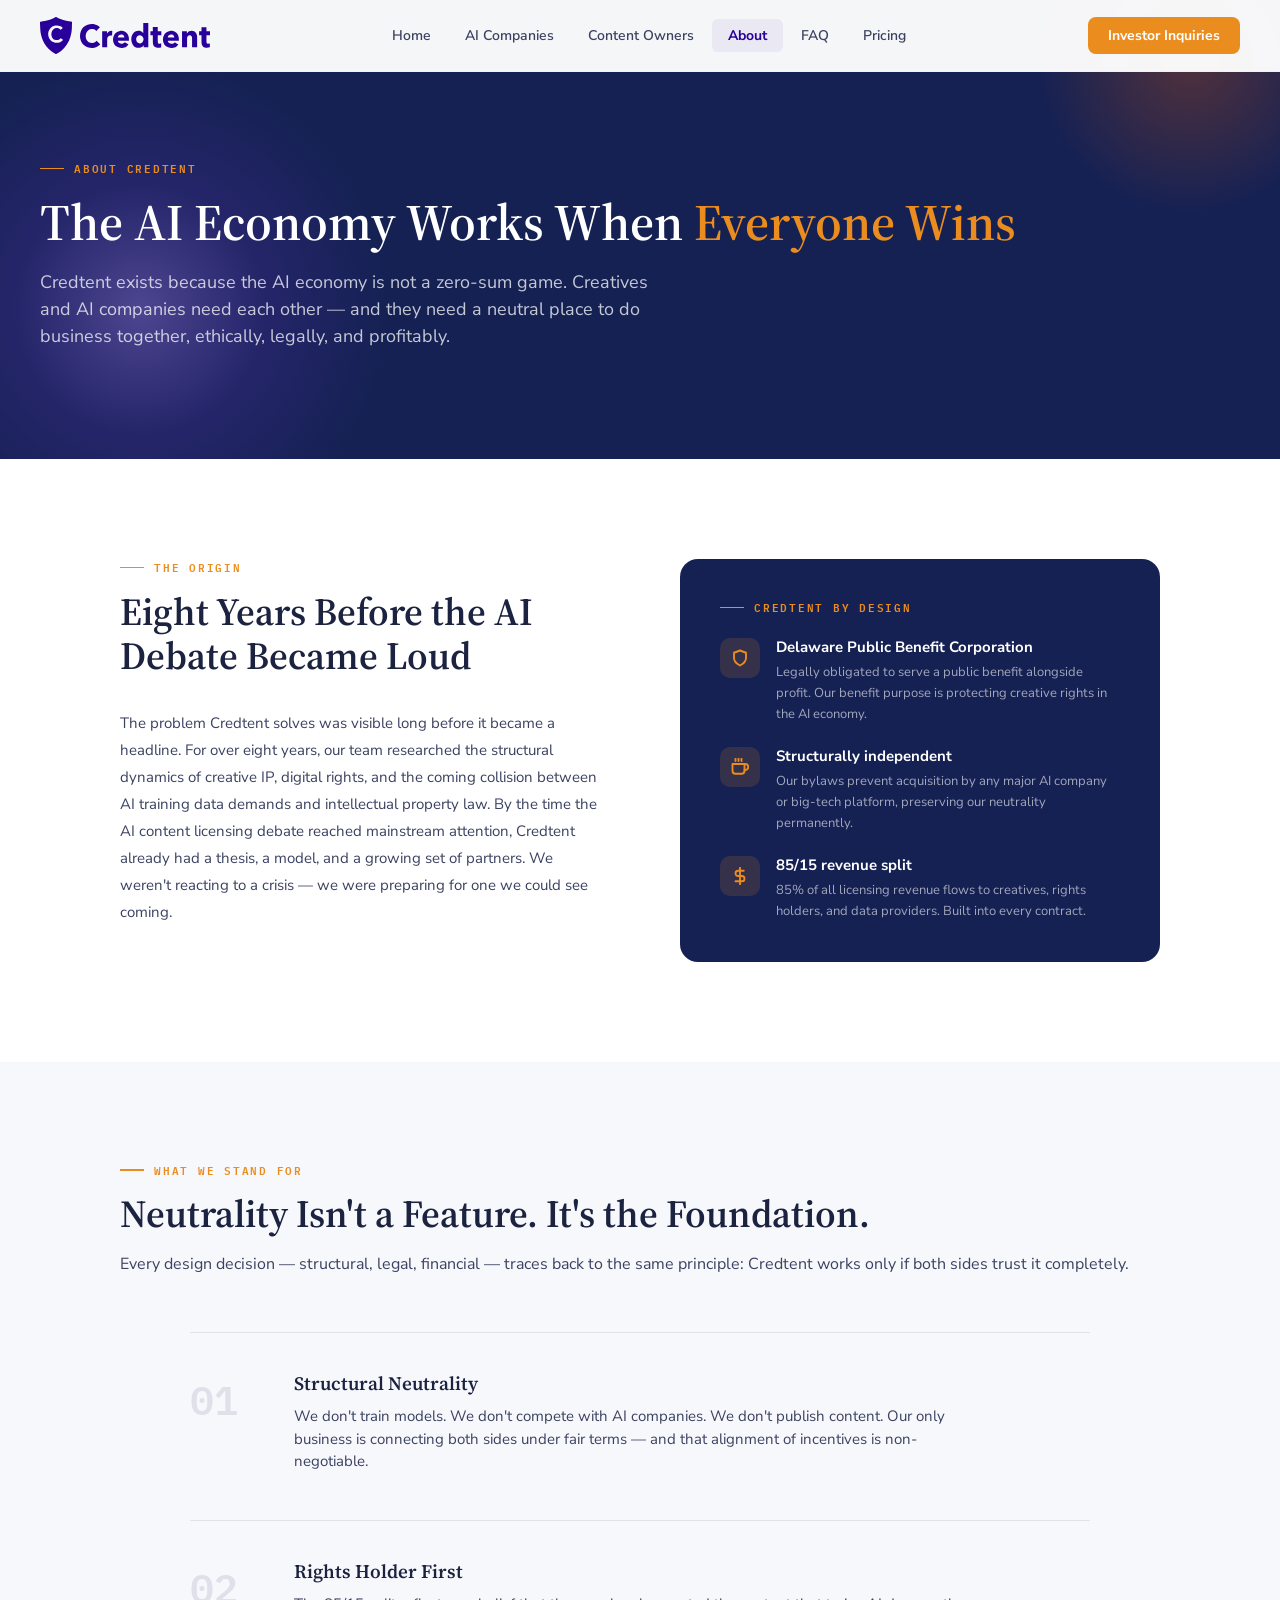
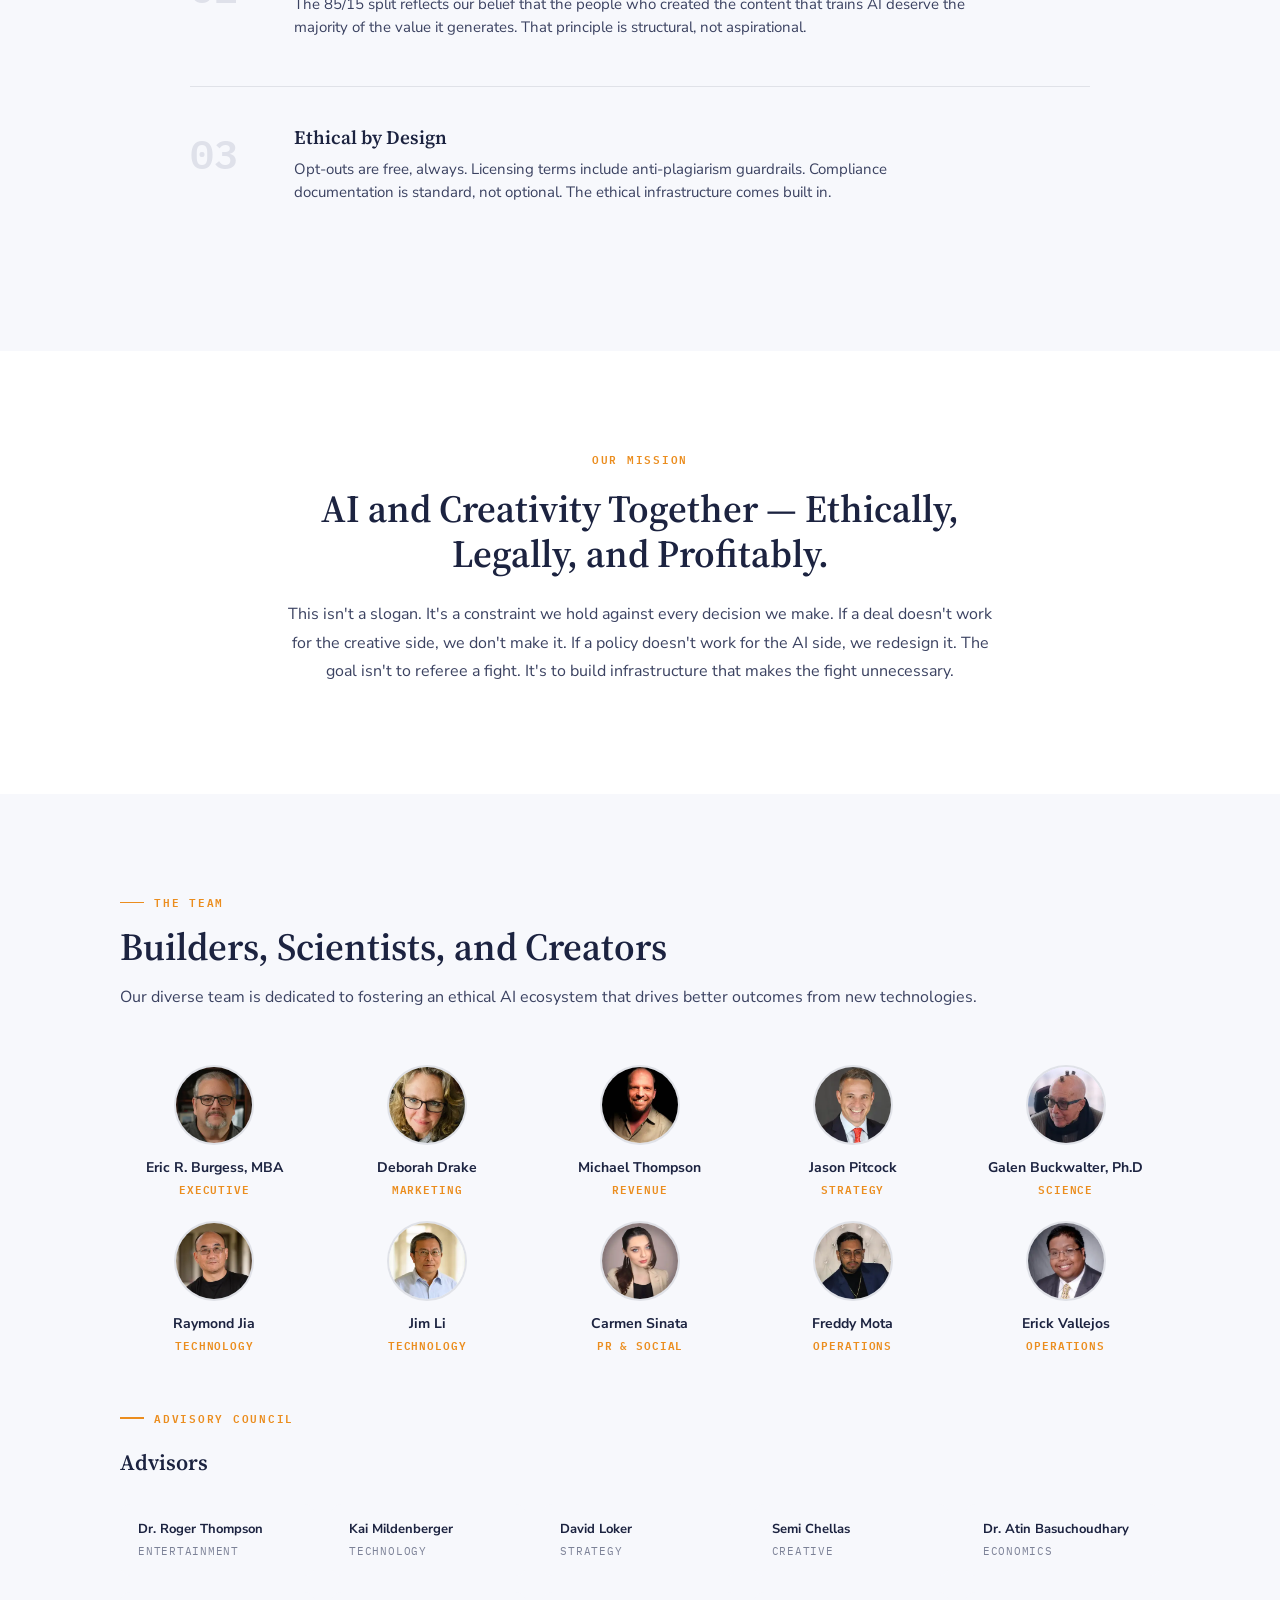
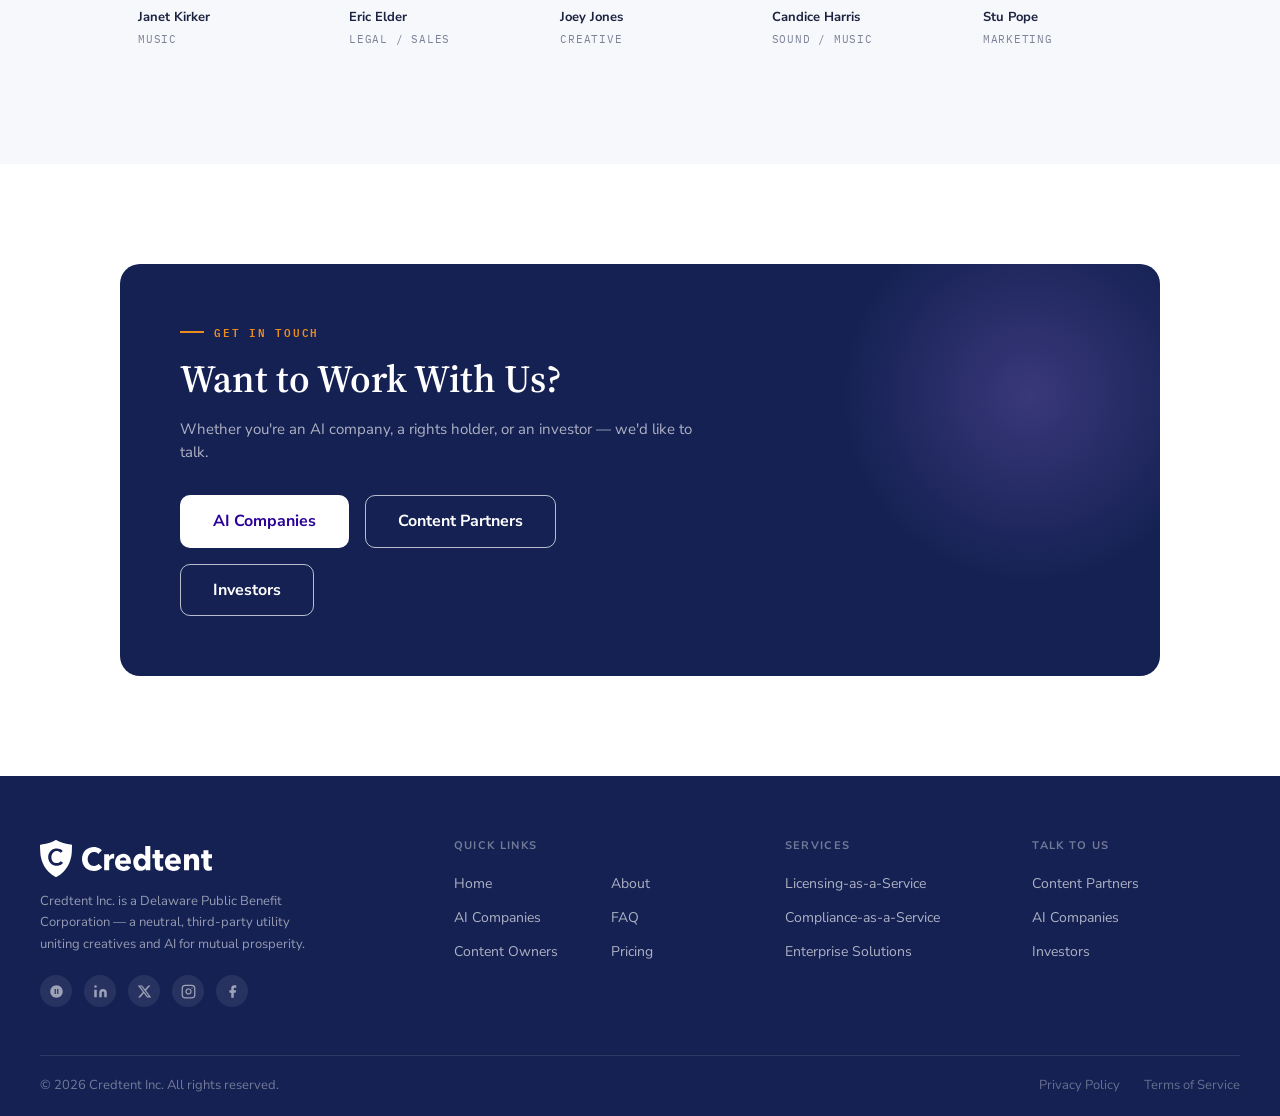
==== commit 511a4d02: "About page: remove credential tiles, alternate section backgrounds, no dash on mission eyebrow" ====
--- a/about.html
+++ b/about.html
@@ -20,37 +20,8 @@
   </div>
 </section>
 
-<!-- ══ CREDENTIAL TILES ═══════════════════════════════════════ -->
+<!-- ══ THE ORIGIN ══════════════════════════════════════════════ -->
 <section class="section-pad" style="background:#fff">
-  <div class="container">
-
-    <div class="proof-grid">
-      <div class="proof-card">
-        <div class="proof-card-num">PBC</div>
-        <h3>Delaware Public Benefit Corp</h3>
-        <p>Legally obligated to serve a public benefit alongside profit.</p>
-      </div>
-      <div class="proof-card">
-        <div class="proof-card-num">B</div>
-        <h3>B Corp Certified</h3>
-        <p>Independently verified to meet the highest standards of social and environmental performance.</p>
-      </div>
-      <div class="proof-card">
-        <div class="proof-card-num">8+</div>
-        <h3>Years of Research</h3>
-        <p>White-hat research-as-a-service with rigorous scientific methodology.</p>
-      </div>
-      <div class="proof-card">
-        <div class="proof-card-num">∅</div>
-        <h3>Structurally Independent</h3>
-        <p>Bylaws legally prevent any acquisition by big tech or corporate interests.</p>
-      </div>
-    </div>
-  </div>
-</section>
-
-<!-- ══ THE ORIGIN ══════════════════════════════════════════════ -->
-<section class="section-pad" style="background:var(--c-bg-light)">
   <div class="container">
     <div class="two-col-section" style="align-items:start">
       <div>
@@ -99,7 +70,7 @@
 </section>
 
 <!-- ══ WHAT WE STAND FOR ═══════════════════════════════════════ -->
-<section class="section-pad" style="background:#fff">
+<section class="section-pad" style="background:var(--c-bg-light)">
   <div class="container">
     <div class="section-header">
       <div class="eyebrow">What We Stand For</div>
@@ -134,10 +105,10 @@
 </section>
 
 <!-- ══ OUR MISSION ════════════════════════════════════════════ -->
-<section class="section-pad" style="background:var(--c-bg-light)">
+<section class="section-pad" style="background:#fff">
   <div class="container">
     <div style="max-width:720px;margin:0 auto;text-align:center">
-      <div class="eyebrow" style="justify-content:center;margin-bottom:20px">Our Mission</div>
+      <div class="eyebrow eyebrow--no-dash" style="justify-content:center;margin-bottom:20px">Our Mission</div>
       <h2 style="font-size:clamp(1.6rem,3vw,2.5rem);color:var(--c-heading);margin-bottom:24px">AI and Creativity Together — Ethically, Legally, and Profitably.</h2>
       <p style="font-size:16px;color:var(--c-body);line-height:1.8">This isn't a slogan. It's a constraint we hold against every decision we make. If a deal doesn't work for the creative side, we don't make it. If a policy doesn't work for the AI side, we redesign it. The goal isn't to referee a fight. It's to build infrastructure that makes the fight unnecessary.</p>
     </div>
@@ -145,7 +116,7 @@
 </section>
 
 <!-- ══ TEAM ═══════════════════════════════════════════════════ -->
-<section class="section-pad" style="background:#fff">
+<section class="section-pad" style="background:var(--c-bg-light)">
   <div class="container">
     <div class="section-header">
       <div class="eyebrow">The Team</div>
@@ -247,7 +218,7 @@
 </section>
 
 <!-- ══ CTA BANNER ═════════════════════════════════════════════ -->
-<section class="section-pad" style="background:var(--c-bg-light)">
+<section class="section-pad" style="background:#fff">
   <div class="container">
     <div class="talk-cta">
       <div style="position:absolute;top:-60px;right:-60px;width:380px;height:380px;background:radial-gradient(circle,rgba(124,99,194,0.35) 0%,rgba(41,0,153,0) 70%);pointer-events:none"></div>
--- a/styles.css
+++ b/styles.css
@@ -109,6 +109,7 @@
   background: var(--c-orange);
   flex-shrink: 0;
 }
+.eyebrow--no-dash::before { display: none; }
 
 .accent { color: var(--c-orange); }
 .accent-purple { color: var(--c-purple); }
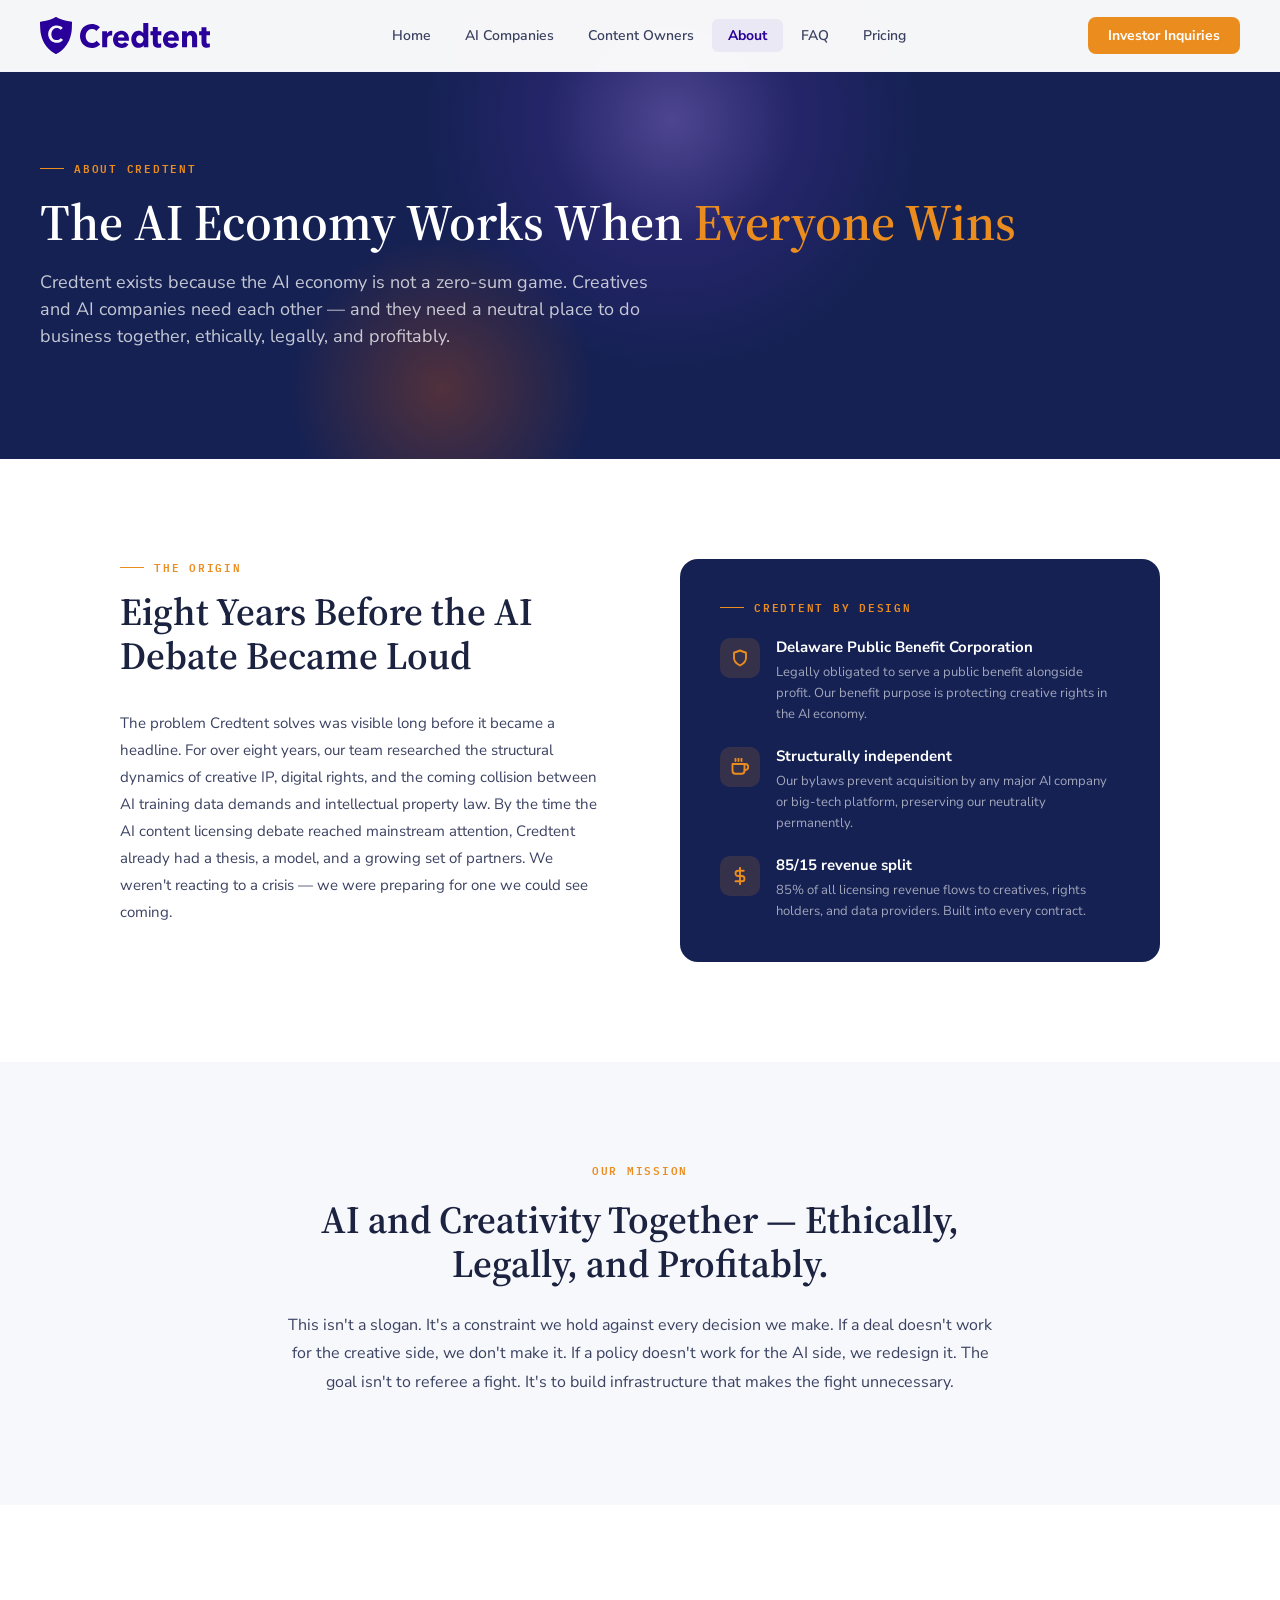
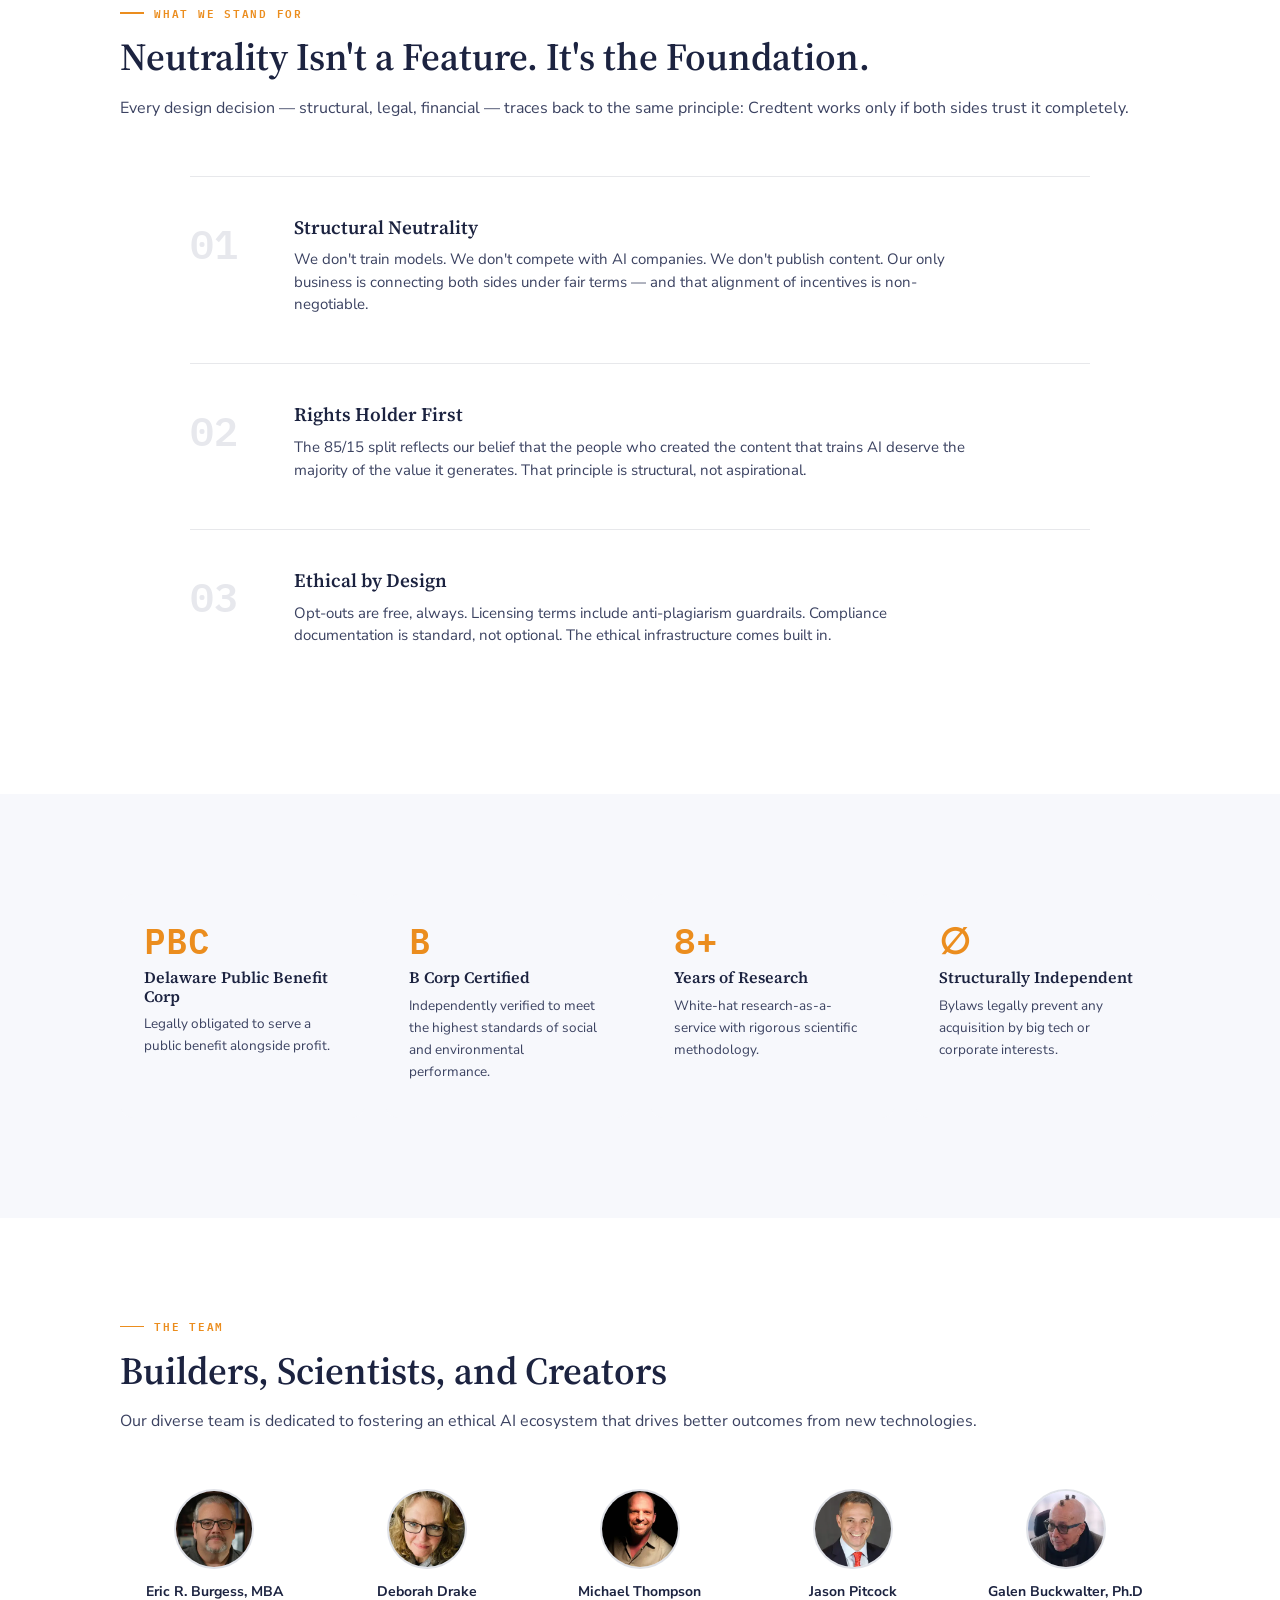
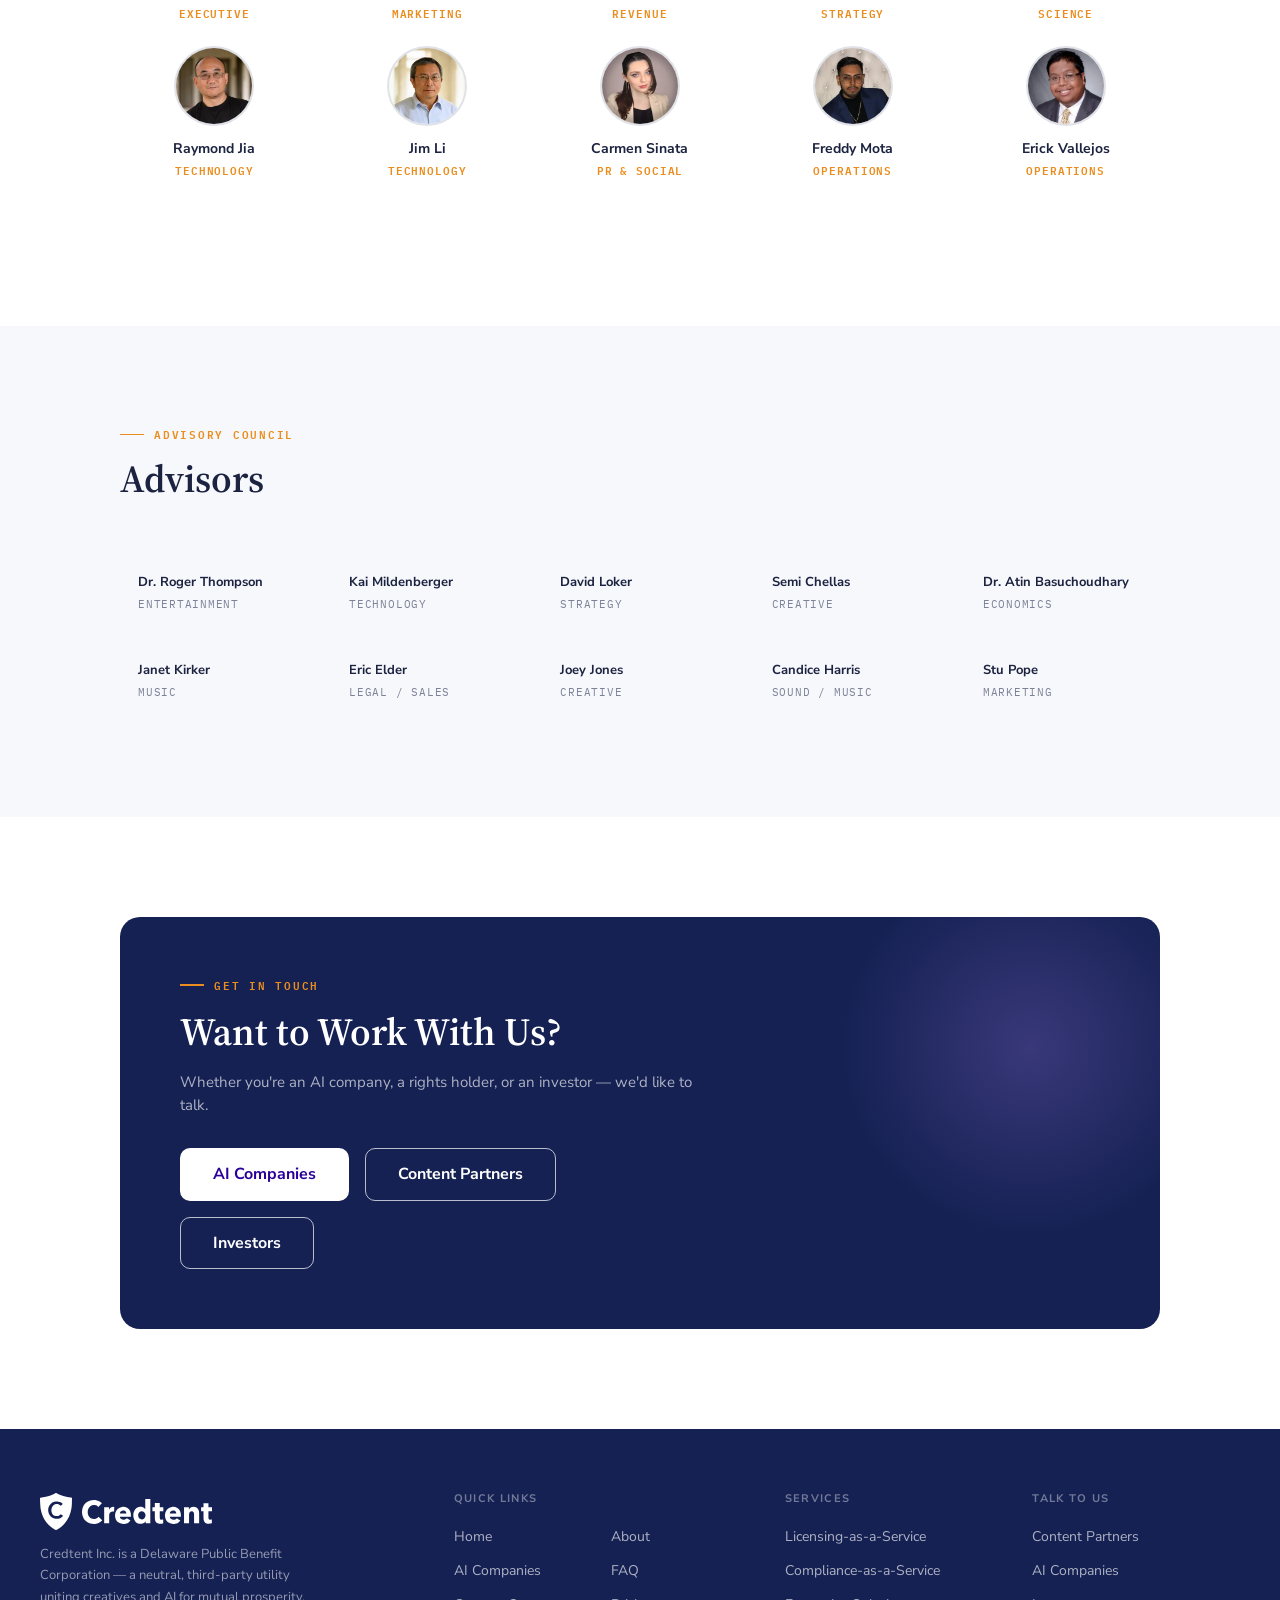
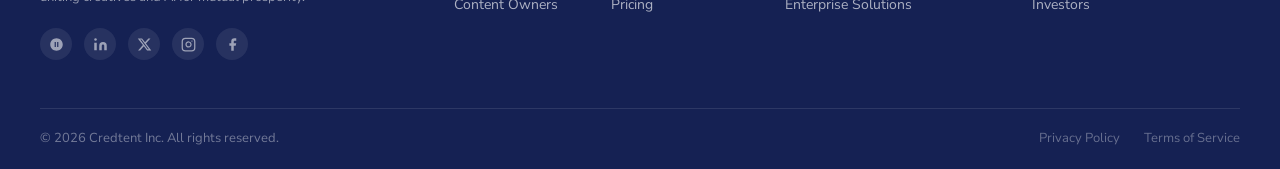
==== commit fc5d043d: "About page: reorder sections, restore credential tiles, split advisory council into own section" ====
--- a/about.html
+++ b/about.html
@@ -69,8 +69,19 @@
   </div>
 </section>
 
+<!-- ══ OUR MISSION ════════════════════════════════════════════ -->
+<section class="section-pad" style="background:var(--c-bg-light)">
+  <div class="container">
+    <div style="max-width:720px;margin:0 auto;text-align:center">
+      <div class="eyebrow eyebrow--no-dash" style="justify-content:center;margin-bottom:20px">Our Mission</div>
+      <h2 style="font-size:clamp(1.6rem,3vw,2.5rem);color:var(--c-heading);margin-bottom:24px">AI and Creativity Together — Ethically, Legally, and Profitably.</h2>
+      <p style="font-size:16px;color:var(--c-body);line-height:1.8">This isn't a slogan. It's a constraint we hold against every decision we make. If a deal doesn't work for the creative side, we don't make it. If a policy doesn't work for the AI side, we redesign it. The goal isn't to referee a fight. It's to build infrastructure that makes the fight unnecessary.</p>
+    </div>
+  </div>
+</section>
+
 <!-- ══ WHAT WE STAND FOR ═══════════════════════════════════════ -->
-<section class="section-pad" style="background:var(--c-bg-light)">
+<section class="section-pad" style="background:#fff">
   <div class="container">
     <div class="section-header">
       <div class="eyebrow">What We Stand For</div>
@@ -104,19 +115,36 @@
   </div>
 </section>
 
-<!-- ══ OUR MISSION ════════════════════════════════════════════ -->
-<section class="section-pad" style="background:#fff">
-  <div class="container">
-    <div style="max-width:720px;margin:0 auto;text-align:center">
-      <div class="eyebrow eyebrow--no-dash" style="justify-content:center;margin-bottom:20px">Our Mission</div>
-      <h2 style="font-size:clamp(1.6rem,3vw,2.5rem);color:var(--c-heading);margin-bottom:24px">AI and Creativity Together — Ethically, Legally, and Profitably.</h2>
-      <p style="font-size:16px;color:var(--c-body);line-height:1.8">This isn't a slogan. It's a constraint we hold against every decision we make. If a deal doesn't work for the creative side, we don't make it. If a policy doesn't work for the AI side, we redesign it. The goal isn't to referee a fight. It's to build infrastructure that makes the fight unnecessary.</p>
+<!-- ══ CREDENTIAL TILES ═══════════════════════════════════════ -->
+<section class="section-pad" style="background:var(--c-bg-light)">
+  <div class="container">
+    <div class="proof-grid">
+      <div class="proof-card">
+        <div class="proof-card-num">PBC</div>
+        <h3>Delaware Public Benefit Corp</h3>
+        <p>Legally obligated to serve a public benefit alongside profit.</p>
+      </div>
+      <div class="proof-card">
+        <div class="proof-card-num">B</div>
+        <h3>B Corp Certified</h3>
+        <p>Independently verified to meet the highest standards of social and environmental performance.</p>
+      </div>
+      <div class="proof-card">
+        <div class="proof-card-num">8+</div>
+        <h3>Years of Research</h3>
+        <p>White-hat research-as-a-service with rigorous scientific methodology.</p>
+      </div>
+      <div class="proof-card">
+        <div class="proof-card-num">∅</div>
+        <h3>Structurally Independent</h3>
+        <p>Bylaws legally prevent any acquisition by big tech or corporate interests.</p>
+      </div>
     </div>
   </div>
 </section>
 
 <!-- ══ TEAM ═══════════════════════════════════════════════════ -->
-<section class="section-pad" style="background:var(--c-bg-light)">
+<section class="section-pad" style="background:#fff">
   <div class="container">
     <div class="section-header">
       <div class="eyebrow">The Team</div>
@@ -196,23 +224,27 @@
         <div class="team-role">Operations</div>
       </div>
     </div>
-
-    <!-- Advisors -->
-    <div style="margin-top:56px">
-      <div class="eyebrow" style="margin-bottom:24px">Advisory Council</div>
-      <h3 style="margin-bottom:28px;font-size:1.375rem">Advisors</h3>
-      <div class="advisors-grid">
-        <div class="advisor-card"><div class="advisor-name">Dr. Roger Thompson</div><div class="advisor-role">Entertainment</div></div>
-        <div class="advisor-card"><div class="advisor-name">Kai Mildenberger</div><div class="advisor-role">Technology</div></div>
-        <div class="advisor-card"><div class="advisor-name">David Loker</div><div class="advisor-role">Strategy</div></div>
-        <div class="advisor-card"><div class="advisor-name">Semi Chellas</div><div class="advisor-role">Creative</div></div>
-        <div class="advisor-card"><div class="advisor-name">Dr. Atin Basuchoudhary</div><div class="advisor-role">Economics</div></div>
-        <div class="advisor-card"><div class="advisor-name">Janet Kirker</div><div class="advisor-role">Music</div></div>
-        <div class="advisor-card"><div class="advisor-name">Eric Elder</div><div class="advisor-role">Legal / Sales</div></div>
-        <div class="advisor-card"><div class="advisor-name">Joey Jones</div><div class="advisor-role">Creative</div></div>
-        <div class="advisor-card"><div class="advisor-name">Candice Harris</div><div class="advisor-role">Sound / Music</div></div>
-        <div class="advisor-card"><div class="advisor-name">Stu Pope</div><div class="advisor-role">Marketing</div></div>
-      </div>
+  </div>
+</section>
+
+<!-- ══ ADVISORY COUNCIL ════════════════════════════════════════ -->
+<section class="section-pad" style="background:var(--c-bg-light)">
+  <div class="container">
+    <div class="section-header">
+      <div class="eyebrow">Advisory Council</div>
+      <h2>Advisors</h2>
+    </div>
+    <div class="advisors-grid">
+      <div class="advisor-card"><div class="advisor-name">Dr. Roger Thompson</div><div class="advisor-role">Entertainment</div></div>
+      <div class="advisor-card"><div class="advisor-name">Kai Mildenberger</div><div class="advisor-role">Technology</div></div>
+      <div class="advisor-card"><div class="advisor-name">David Loker</div><div class="advisor-role">Strategy</div></div>
+      <div class="advisor-card"><div class="advisor-name">Semi Chellas</div><div class="advisor-role">Creative</div></div>
+      <div class="advisor-card"><div class="advisor-name">Dr. Atin Basuchoudhary</div><div class="advisor-role">Economics</div></div>
+      <div class="advisor-card"><div class="advisor-name">Janet Kirker</div><div class="advisor-role">Music</div></div>
+      <div class="advisor-card"><div class="advisor-name">Eric Elder</div><div class="advisor-role">Legal / Sales</div></div>
+      <div class="advisor-card"><div class="advisor-name">Joey Jones</div><div class="advisor-role">Creative</div></div>
+      <div class="advisor-card"><div class="advisor-name">Candice Harris</div><div class="advisor-role">Sound / Music</div></div>
+      <div class="advisor-card"><div class="advisor-name">Stu Pope</div><div class="advisor-role">Marketing</div></div>
     </div>
   </div>
 </section>
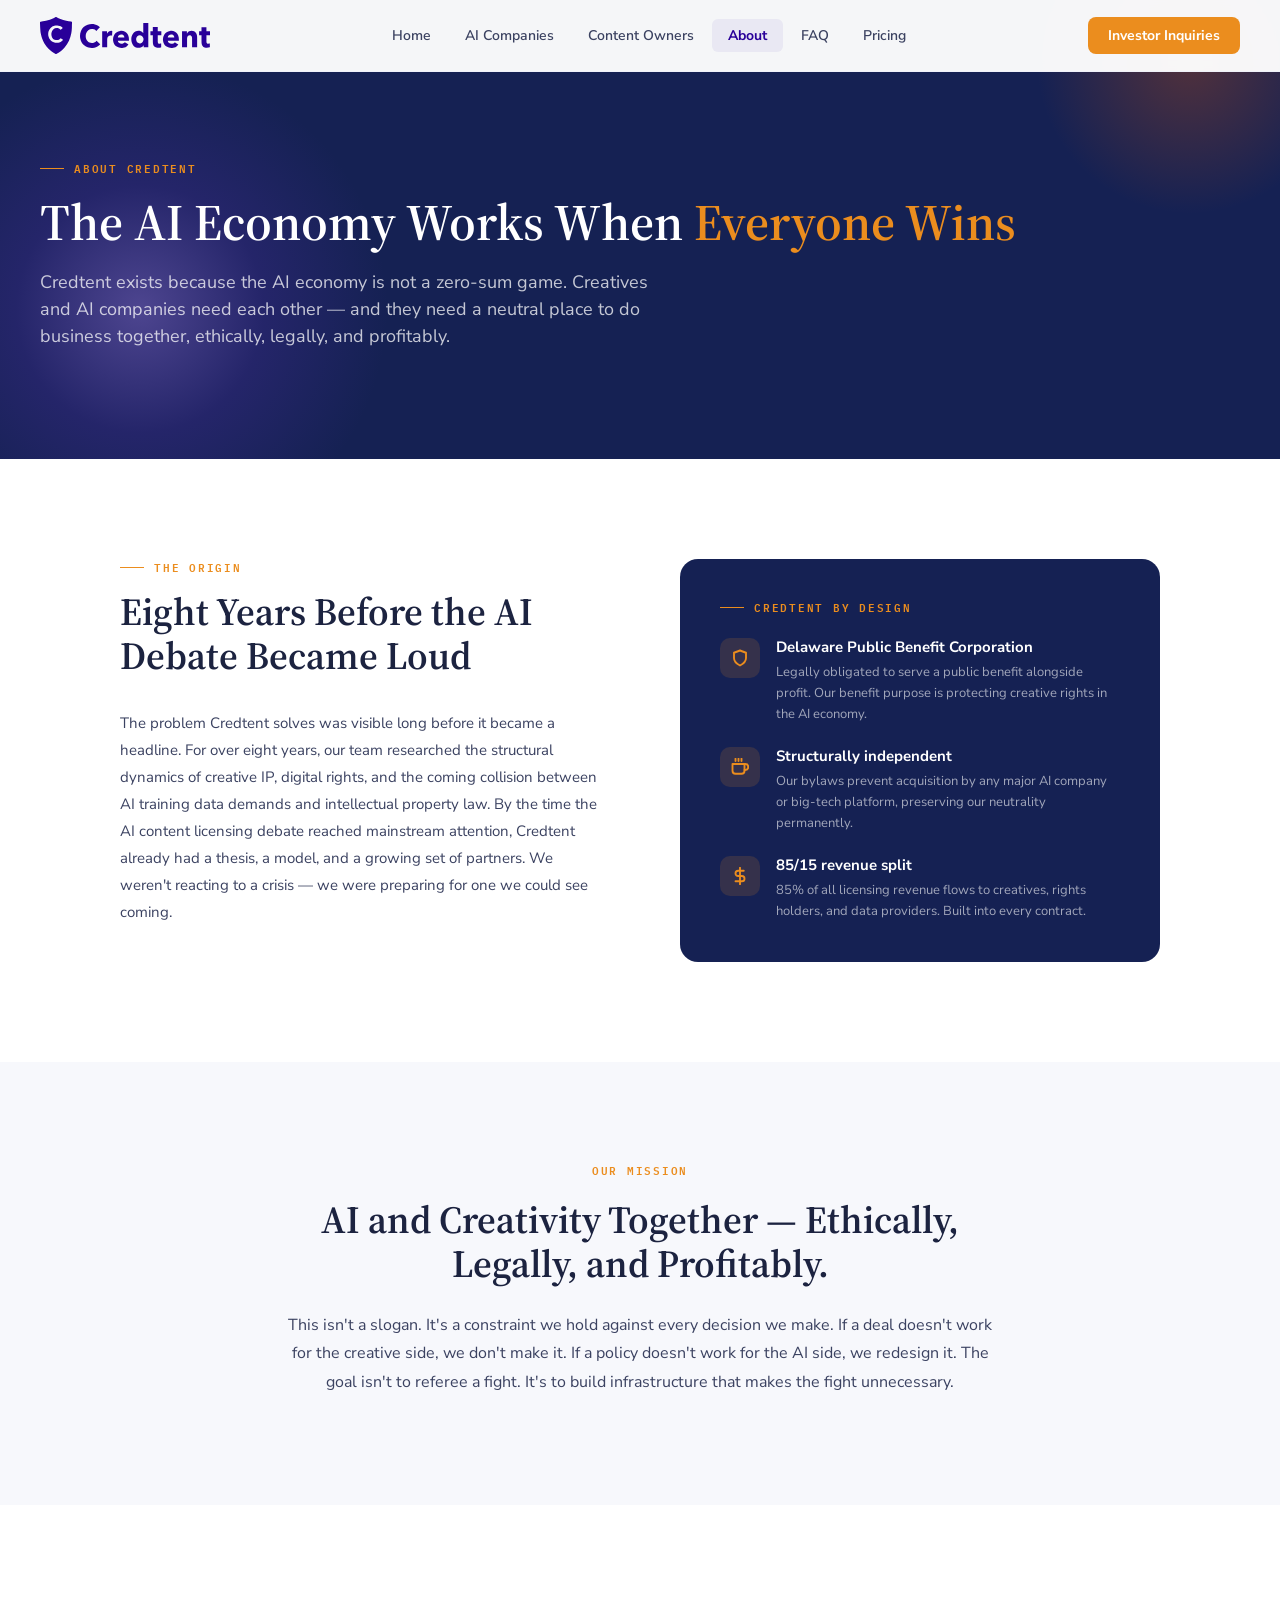
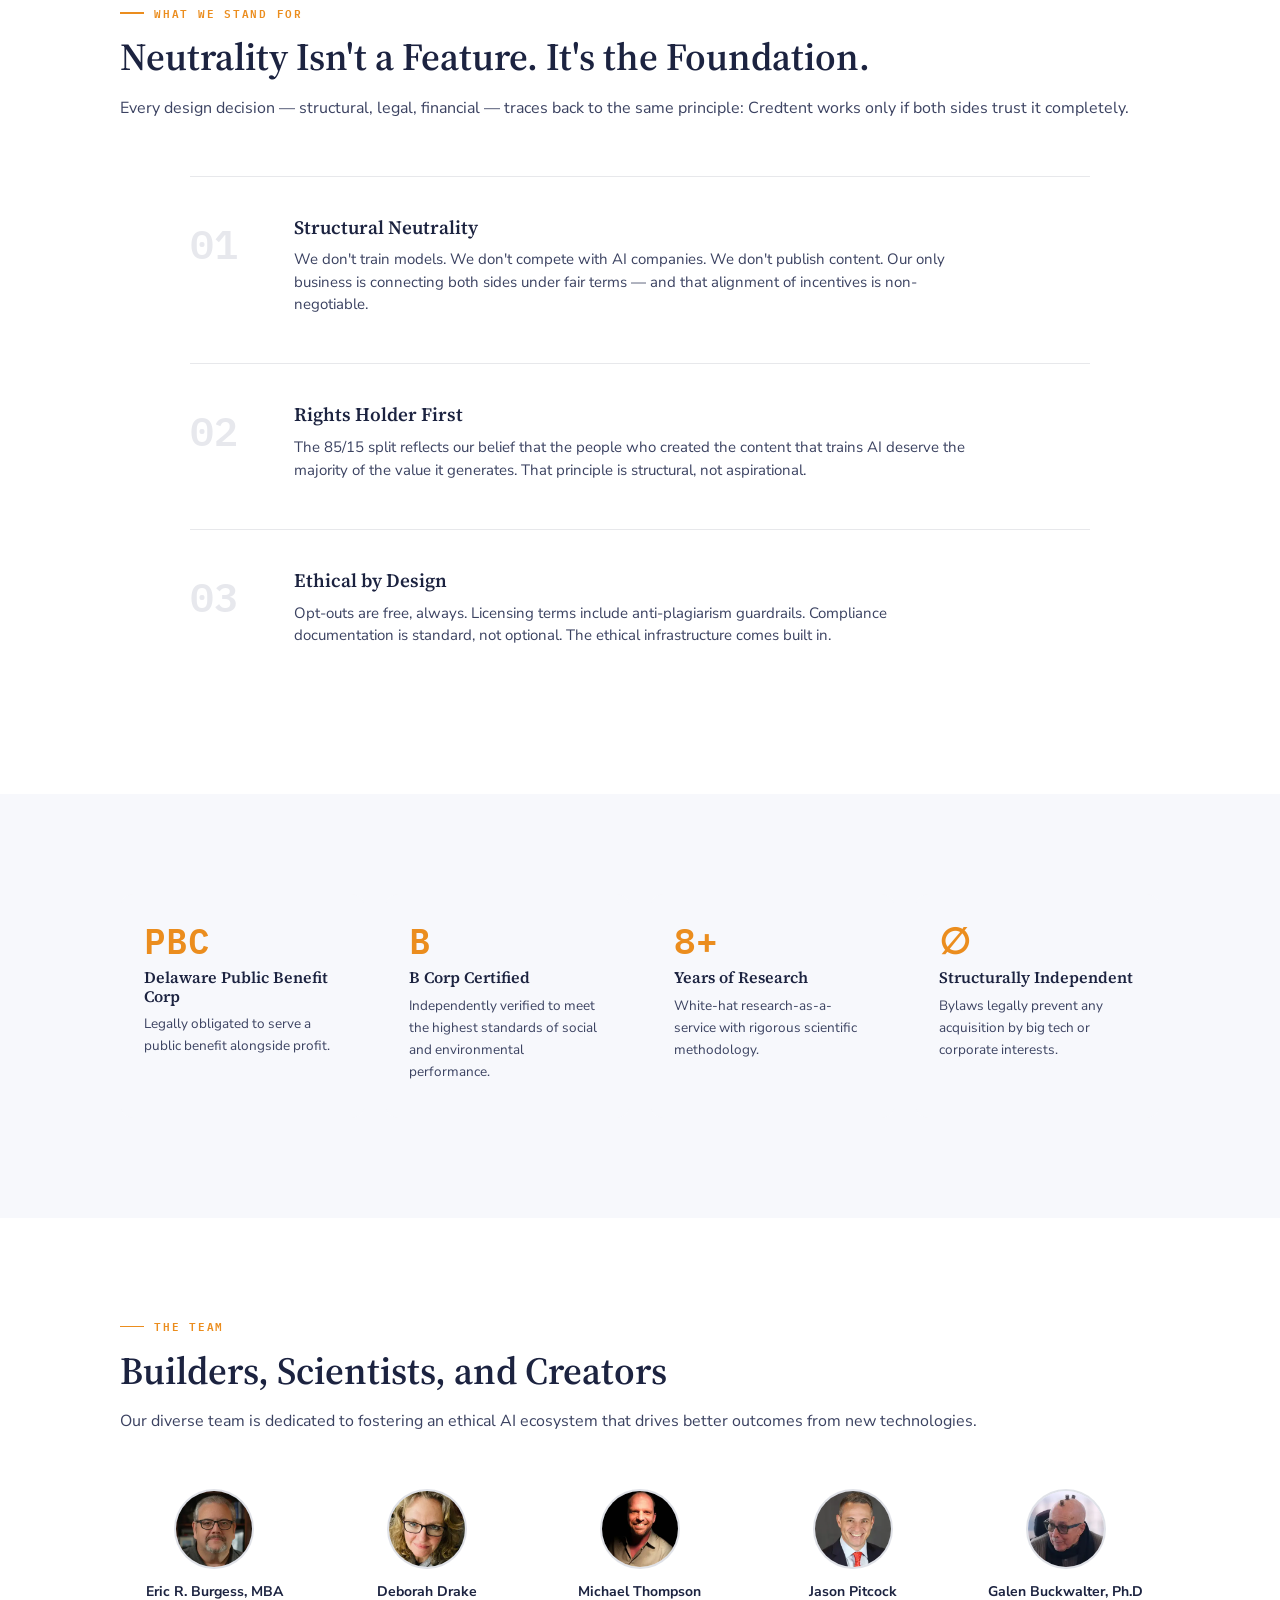
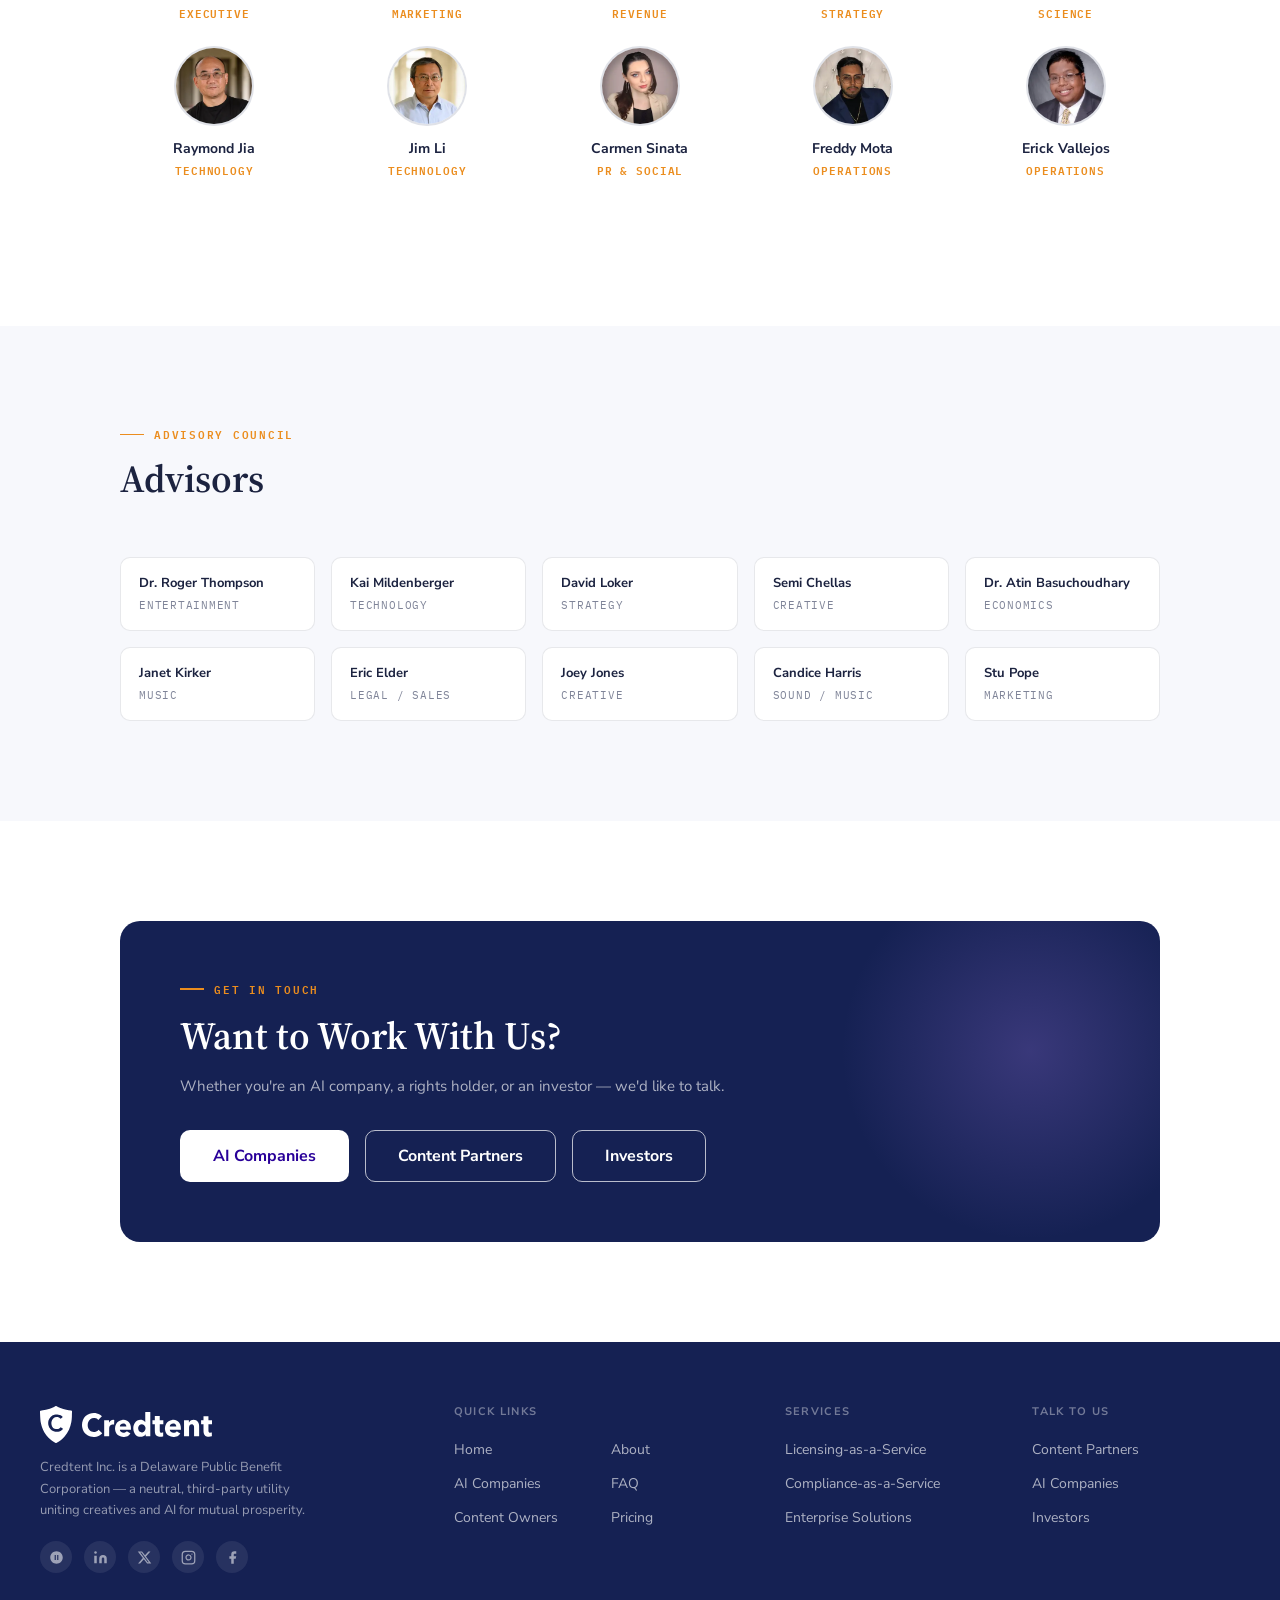
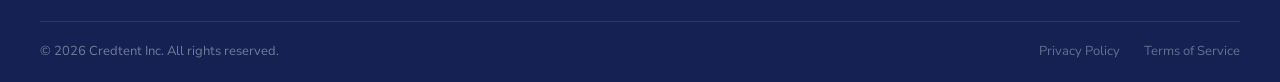
==== commit f492c156: "About CTA: prevent button row from wrapping on desktop" ====
--- a/about.html
+++ b/about.html
@@ -254,11 +254,11 @@
   <div class="container">
     <div class="talk-cta">
       <div style="position:absolute;top:-60px;right:-60px;width:380px;height:380px;background:radial-gradient(circle,rgba(124,99,194,0.35) 0%,rgba(41,0,153,0) 70%);pointer-events:none"></div>
-      <div style="position:relative;z-index:1;max-width:520px">
+      <div style="position:relative;z-index:1;max-width:660px">
         <div class="eyebrow" style="margin-bottom:16px">Get in Touch</div>
         <h2 style="color:#fff;font-size:clamp(1.75rem,3vw,2.5rem);margin-bottom:16px;line-height:1.2">Want to Work With Us?</h2>
         <p style="color:rgba(255,255,255,0.65);font-size:15px;margin-bottom:32px">Whether you're an AI company, a rights holder, or an investor — we'd like to talk.</p>
-        <div style="display:flex;gap:16px;flex-wrap:wrap">
+        <div style="display:flex;gap:16px;flex-wrap:nowrap">
           <a href="for-ai-companies.html" class="btn btn-primary">AI Companies</a>
           <a href="for-content-owners.html" class="btn btn-outline-white">Content Partners</a>
           <a href="#" class="btn btn-outline-white">Investors</a>
--- a/styles.css
+++ b/styles.css
@@ -1530,7 +1530,8 @@
 }
 
 .advisor-card {
-  background: var(--c-bg-light);
+  background: #fff;
+  border: 1px solid var(--c-border);
   border-radius: 10px;
   padding: 16px 18px;
 }
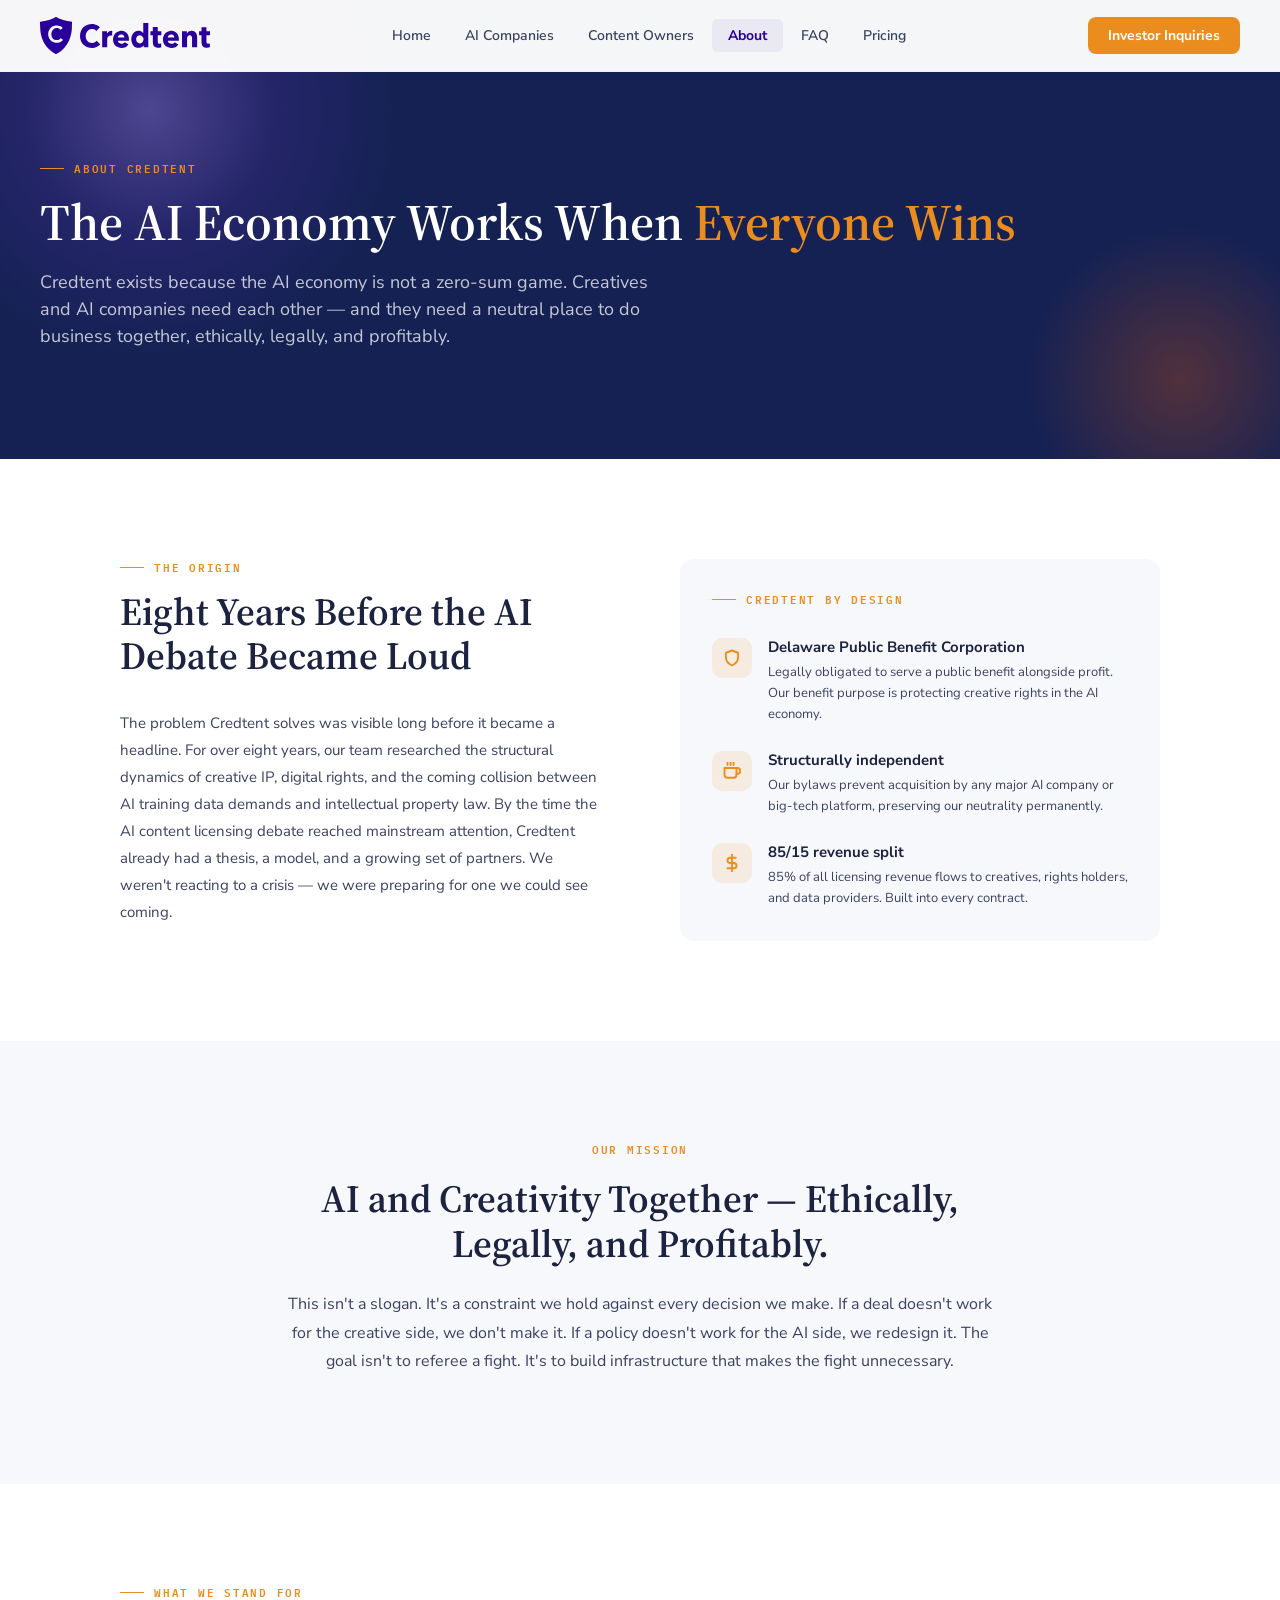
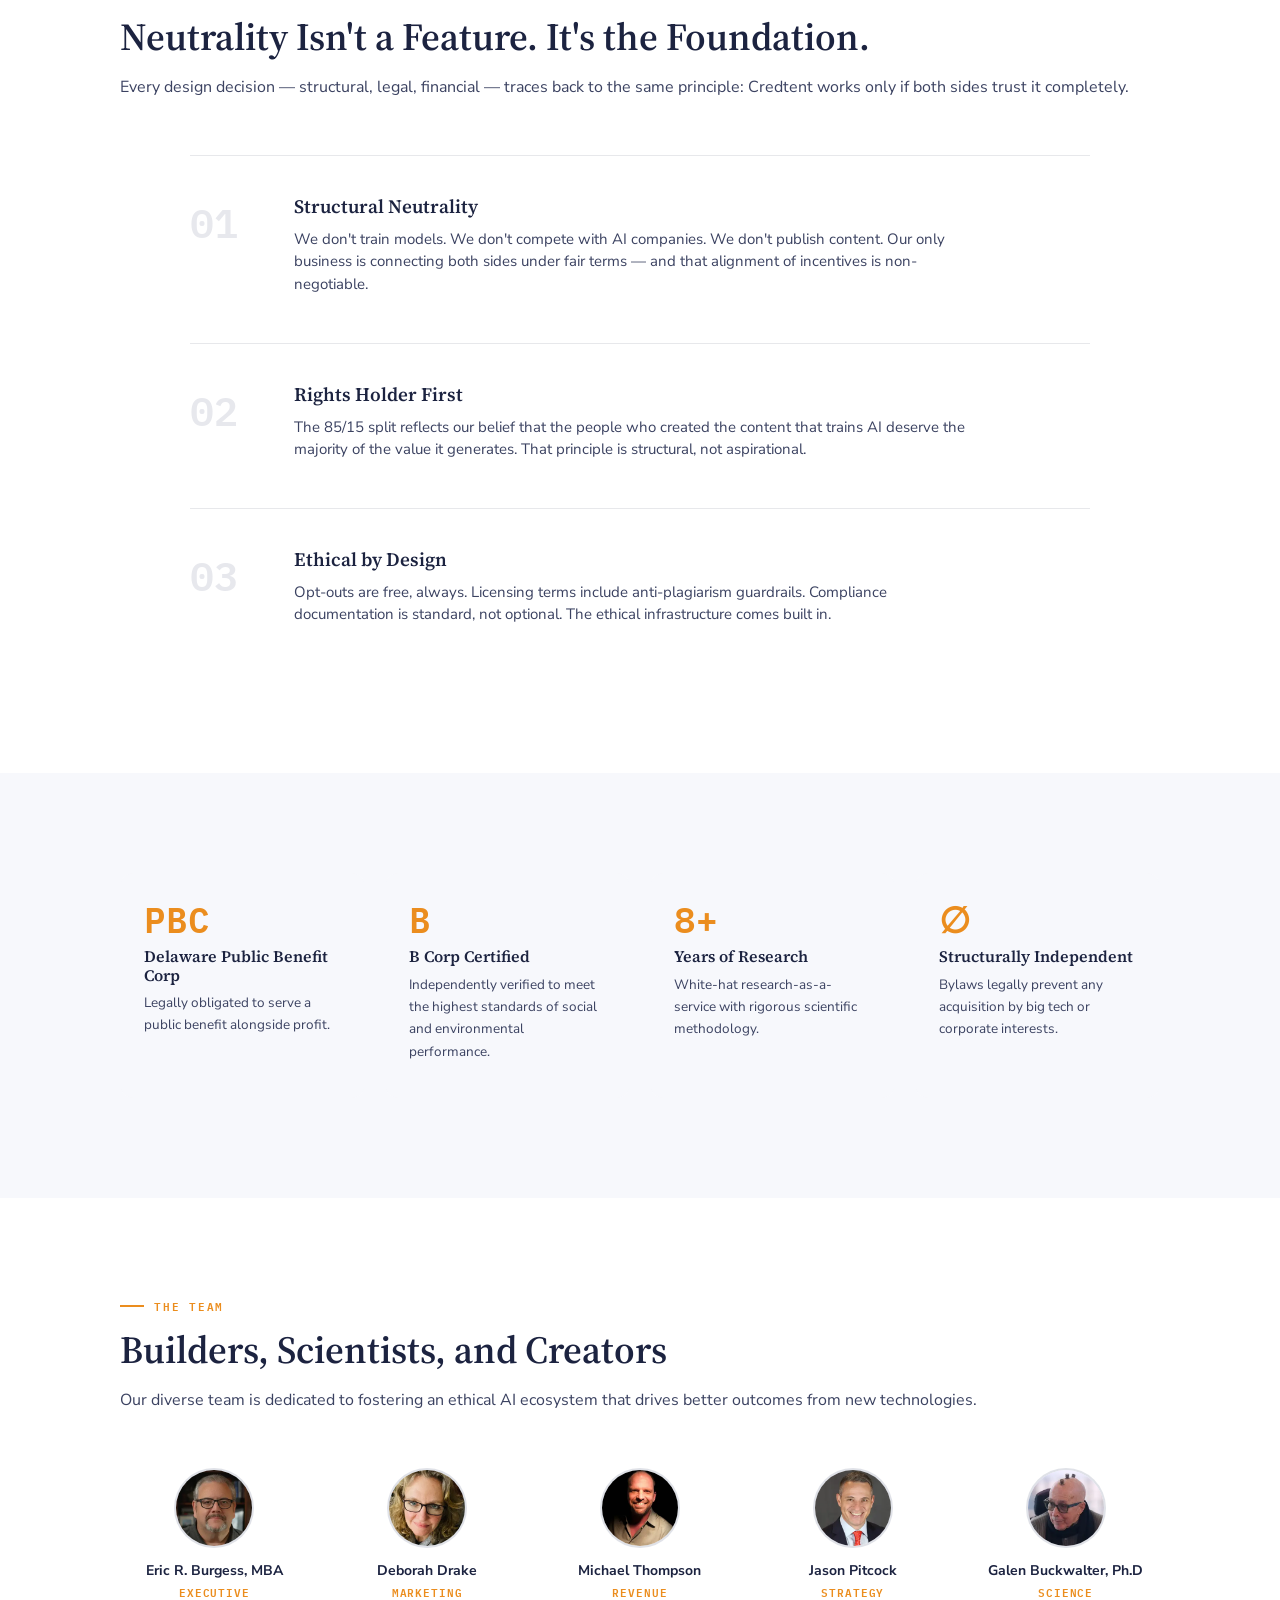
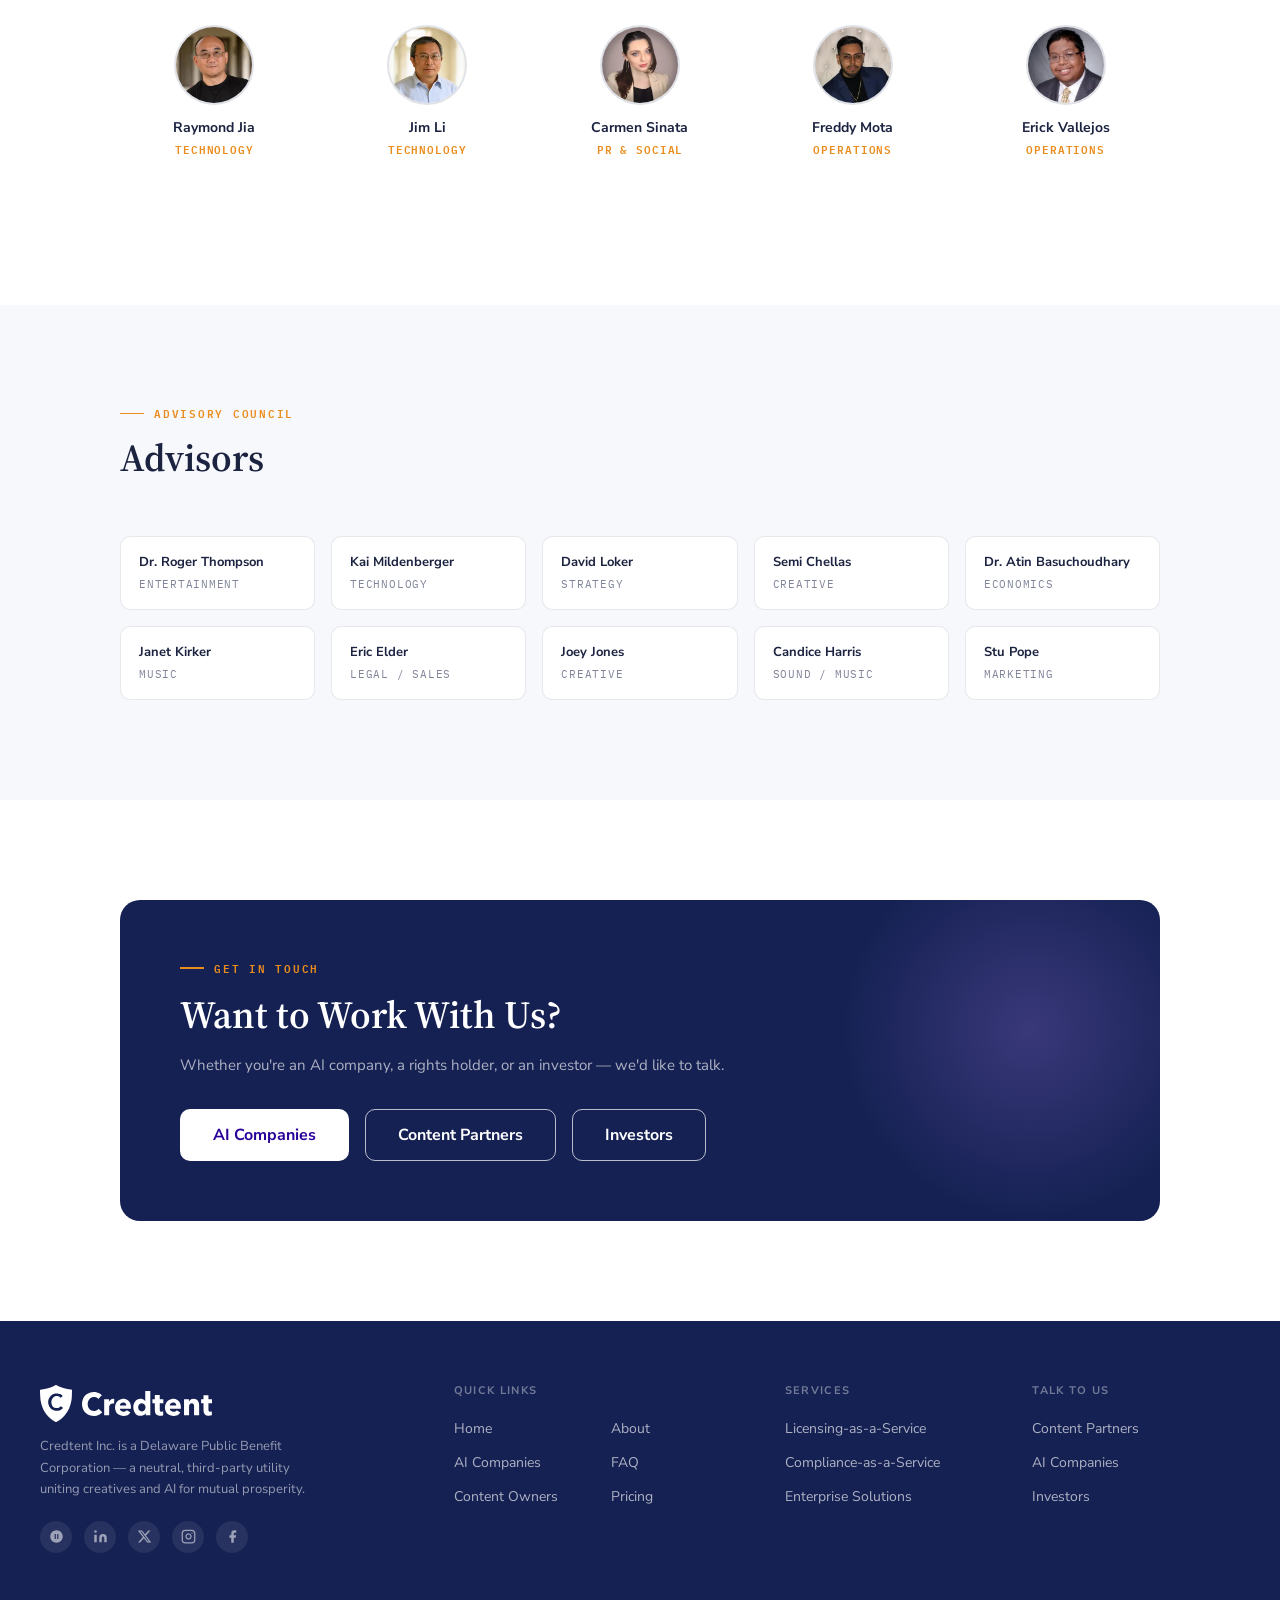
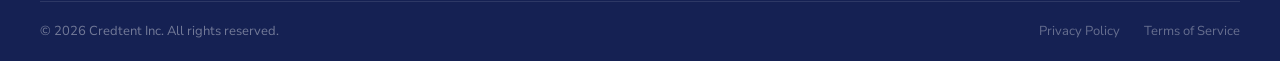
==== commit 8e58d56c: "About: restyle Credtent By Design card to match aic-feature-card aesthetic" ====
--- a/about.html
+++ b/about.html
@@ -32,35 +32,33 @@
         <p style="font-size:15px;line-height:1.8;color:var(--c-body)">The problem Credtent solves was visible long before it became a headline. For over eight years, our team researched the structural dynamics of creative IP, digital rights, and the coming collision between AI training data demands and intellectual property law. By the time the AI content licensing debate reached mainstream attention, Credtent already had a thesis, a model, and a growing set of partners. We weren't reacting to a crisis — we were preparing for one we could see coming.</p>
       </div>
       <div>
-        <div style="background:var(--c-navy);border-radius:18px;padding:40px;color:#fff">
-          <div class="eyebrow" style="margin-bottom:20px">Credtent By Design</div>
-          <div style="display:flex;flex-direction:column;gap:20px">
-            <div style="display:flex;gap:16px;align-items:flex-start">
-              <div style="width:40px;height:40px;background:rgba(235,141,30,0.15);border-radius:10px;display:flex;align-items:center;justify-content:center;flex-shrink:0;margin-top:2px">
-                <svg width="18" height="18" viewBox="0 0 24 24" fill="none" stroke="#eb8d1e" stroke-width="2.5" stroke-linecap="round" stroke-linejoin="round"><path d="M12 22s8-4 8-10V5l-8-3-8 3v7c0 6 8 10 8 10z"/></svg>
-              </div>
-              <div>
-                <div style="font-weight:700;margin-bottom:4px;font-size:15px">Delaware Public Benefit Corporation</div>
-                <div style="font-size:13px;color:rgba(255,255,255,0.6);line-height:1.6">Legally obligated to serve a public benefit alongside profit. Our benefit purpose is protecting creative rights in the AI economy.</div>
-              </div>
-            </div>
-            <div style="display:flex;gap:16px;align-items:flex-start">
-              <div style="width:40px;height:40px;background:rgba(235,141,30,0.15);border-radius:10px;display:flex;align-items:center;justify-content:center;flex-shrink:0;margin-top:2px">
-                <svg width="18" height="18" viewBox="0 0 24 24" fill="none" stroke="#eb8d1e" stroke-width="2.5" stroke-linecap="round" stroke-linejoin="round"><path d="M18 8h1a4 4 0 0 1 0 8h-1"/><path d="M2 8h16v9a4 4 0 0 1-4 4H6a4 4 0 0 1-4-4V8z"/><line x1="6" y1="1" x2="6" y2="4"/><line x1="10" y1="1" x2="10" y2="4"/><line x1="14" y1="1" x2="14" y2="4"/></svg>
-              </div>
-              <div>
-                <div style="font-weight:700;margin-bottom:4px;font-size:15px">Structurally independent</div>
-                <div style="font-size:13px;color:rgba(255,255,255,0.6);line-height:1.6">Our bylaws prevent acquisition by any major AI company or big-tech platform, preserving our neutrality permanently.</div>
-              </div>
-            </div>
-            <div style="display:flex;gap:16px;align-items:flex-start">
-              <div style="width:40px;height:40px;background:rgba(235,141,30,0.15);border-radius:10px;display:flex;align-items:center;justify-content:center;flex-shrink:0;margin-top:2px">
-                <svg width="18" height="18" viewBox="0 0 24 24" fill="none" stroke="#eb8d1e" stroke-width="2.5" stroke-linecap="round" stroke-linejoin="round"><line x1="12" y1="1" x2="12" y2="23"/><path d="M17 5H9.5a3.5 3.5 0 0 0 0 7h5a3.5 3.5 0 0 1 0 7H6"/></svg>
-              </div>
-              <div>
-                <div style="font-weight:700;margin-bottom:4px;font-size:15px">85/15 revenue split</div>
-                <div style="font-size:13px;color:rgba(255,255,255,0.6);line-height:1.6">85% of all licensing revenue flows to creatives, rights holders, and data providers. Built into every contract.</div>
-              </div>
+        <div style="background:var(--c-bg-light);border-radius:var(--r-card);padding:32px;display:flex;flex-direction:column;gap:24px">
+          <div class="eyebrow" style="margin-bottom:4px">Credtent By Design</div>
+          <div style="display:flex;gap:16px;align-items:flex-start">
+            <div style="width:40px;height:40px;background:rgba(235,141,30,0.12);border-radius:10px;display:flex;align-items:center;justify-content:center;flex-shrink:0;margin-top:2px">
+              <svg width="18" height="18" viewBox="0 0 24 24" fill="none" stroke="#eb8d1e" stroke-width="2.5" stroke-linecap="round" stroke-linejoin="round"><path d="M12 22s8-4 8-10V5l-8-3-8 3v7c0 6 8 10 8 10z"/></svg>
+            </div>
+            <div>
+              <div style="font-weight:700;margin-bottom:4px;font-size:15px;color:var(--c-heading)">Delaware Public Benefit Corporation</div>
+              <div style="font-size:13px;color:var(--c-body);line-height:1.6">Legally obligated to serve a public benefit alongside profit. Our benefit purpose is protecting creative rights in the AI economy.</div>
+            </div>
+          </div>
+          <div style="display:flex;gap:16px;align-items:flex-start">
+            <div style="width:40px;height:40px;background:rgba(235,141,30,0.12);border-radius:10px;display:flex;align-items:center;justify-content:center;flex-shrink:0;margin-top:2px">
+              <svg width="18" height="18" viewBox="0 0 24 24" fill="none" stroke="#eb8d1e" stroke-width="2.5" stroke-linecap="round" stroke-linejoin="round"><path d="M18 8h1a4 4 0 0 1 0 8h-1"/><path d="M2 8h16v9a4 4 0 0 1-4 4H6a4 4 0 0 1-4-4V8z"/><line x1="6" y1="1" x2="6" y2="4"/><line x1="10" y1="1" x2="10" y2="4"/><line x1="14" y1="1" x2="14" y2="4"/></svg>
+            </div>
+            <div>
+              <div style="font-weight:700;margin-bottom:4px;font-size:15px;color:var(--c-heading)">Structurally independent</div>
+              <div style="font-size:13px;color:var(--c-body);line-height:1.6">Our bylaws prevent acquisition by any major AI company or big-tech platform, preserving our neutrality permanently.</div>
+            </div>
+          </div>
+          <div style="display:flex;gap:16px;align-items:flex-start">
+            <div style="width:40px;height:40px;background:rgba(235,141,30,0.12);border-radius:10px;display:flex;align-items:center;justify-content:center;flex-shrink:0;margin-top:2px">
+              <svg width="18" height="18" viewBox="0 0 24 24" fill="none" stroke="#eb8d1e" stroke-width="2.5" stroke-linecap="round" stroke-linejoin="round"><line x1="12" y1="1" x2="12" y2="23"/><path d="M17 5H9.5a3.5 3.5 0 0 0 0 7h5a3.5 3.5 0 0 1 0 7H6"/></svg>
+            </div>
+            <div>
+              <div style="font-weight:700;margin-bottom:4px;font-size:15px;color:var(--c-heading)">85/15 revenue split</div>
+              <div style="font-size:13px;color:var(--c-body);line-height:1.6">85% of all licensing revenue flows to creatives, rights holders, and data providers. Built into every contract.</div>
             </div>
           </div>
         </div>
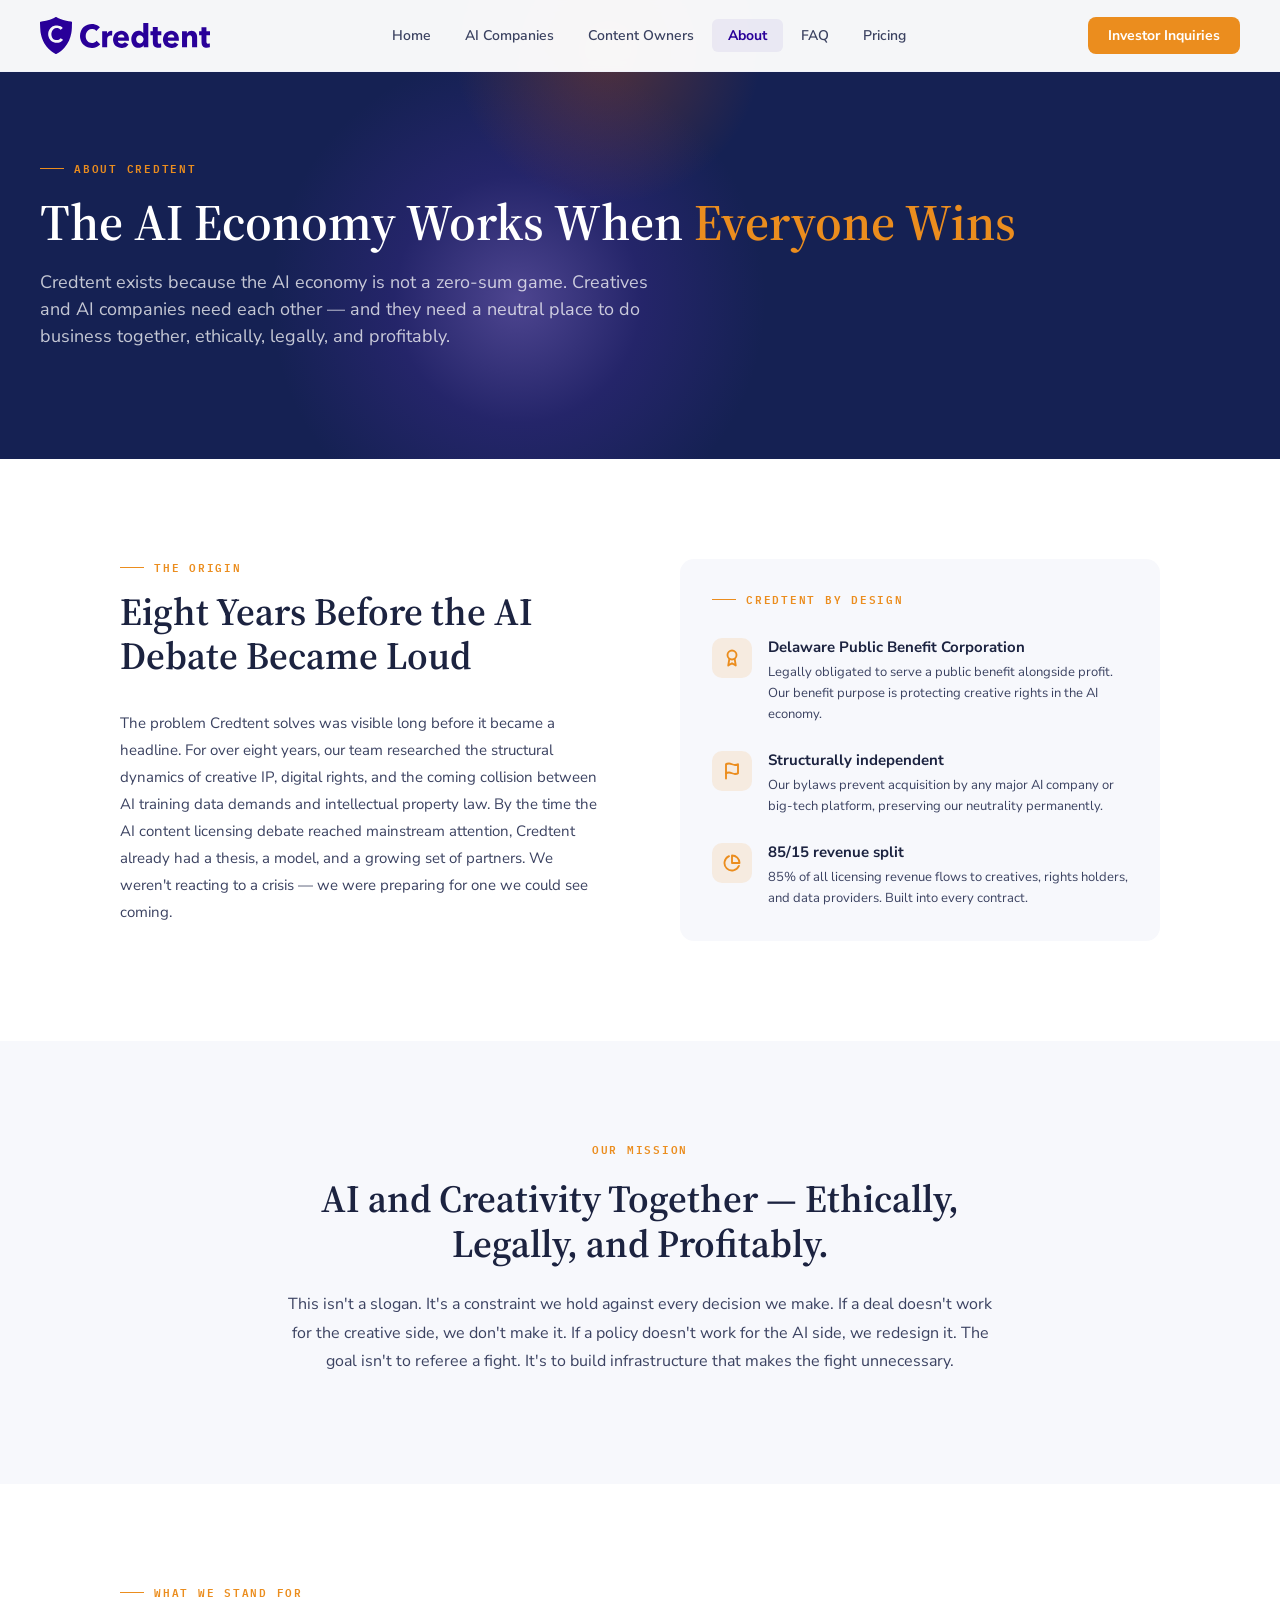
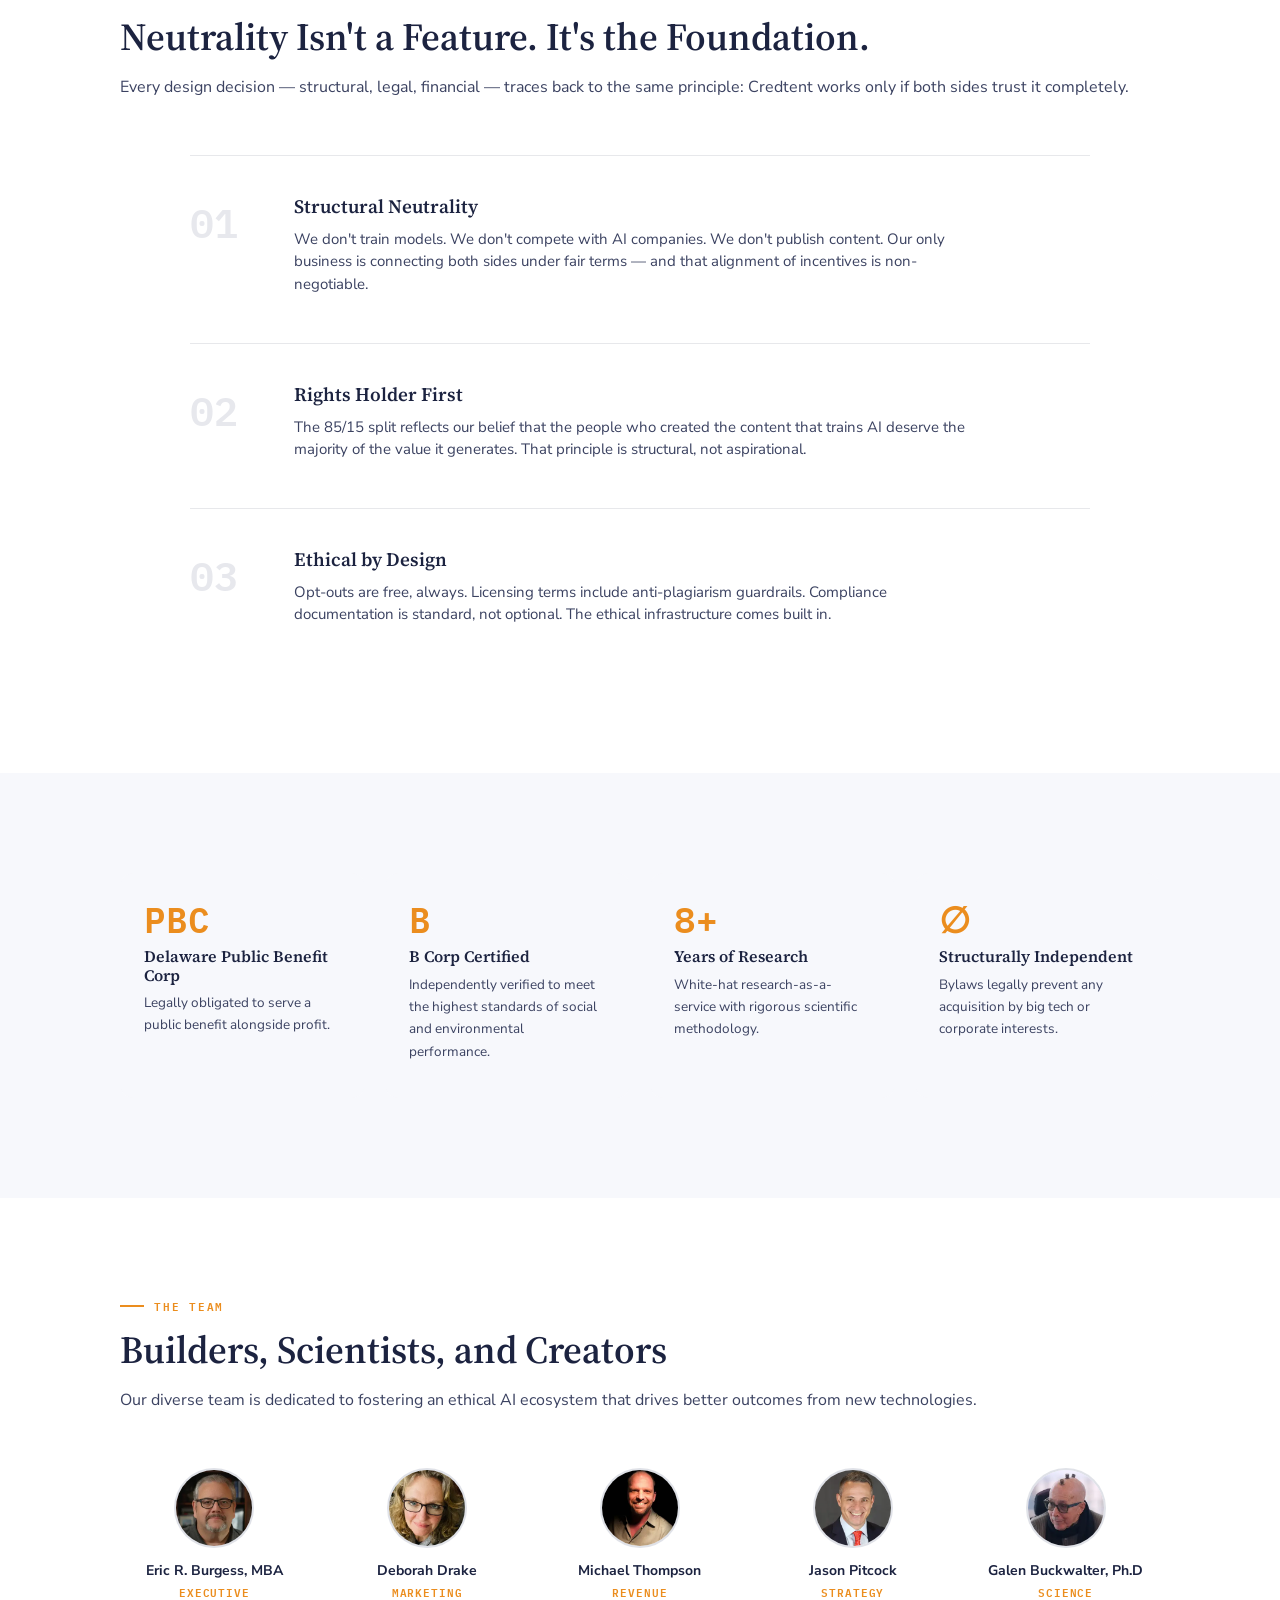
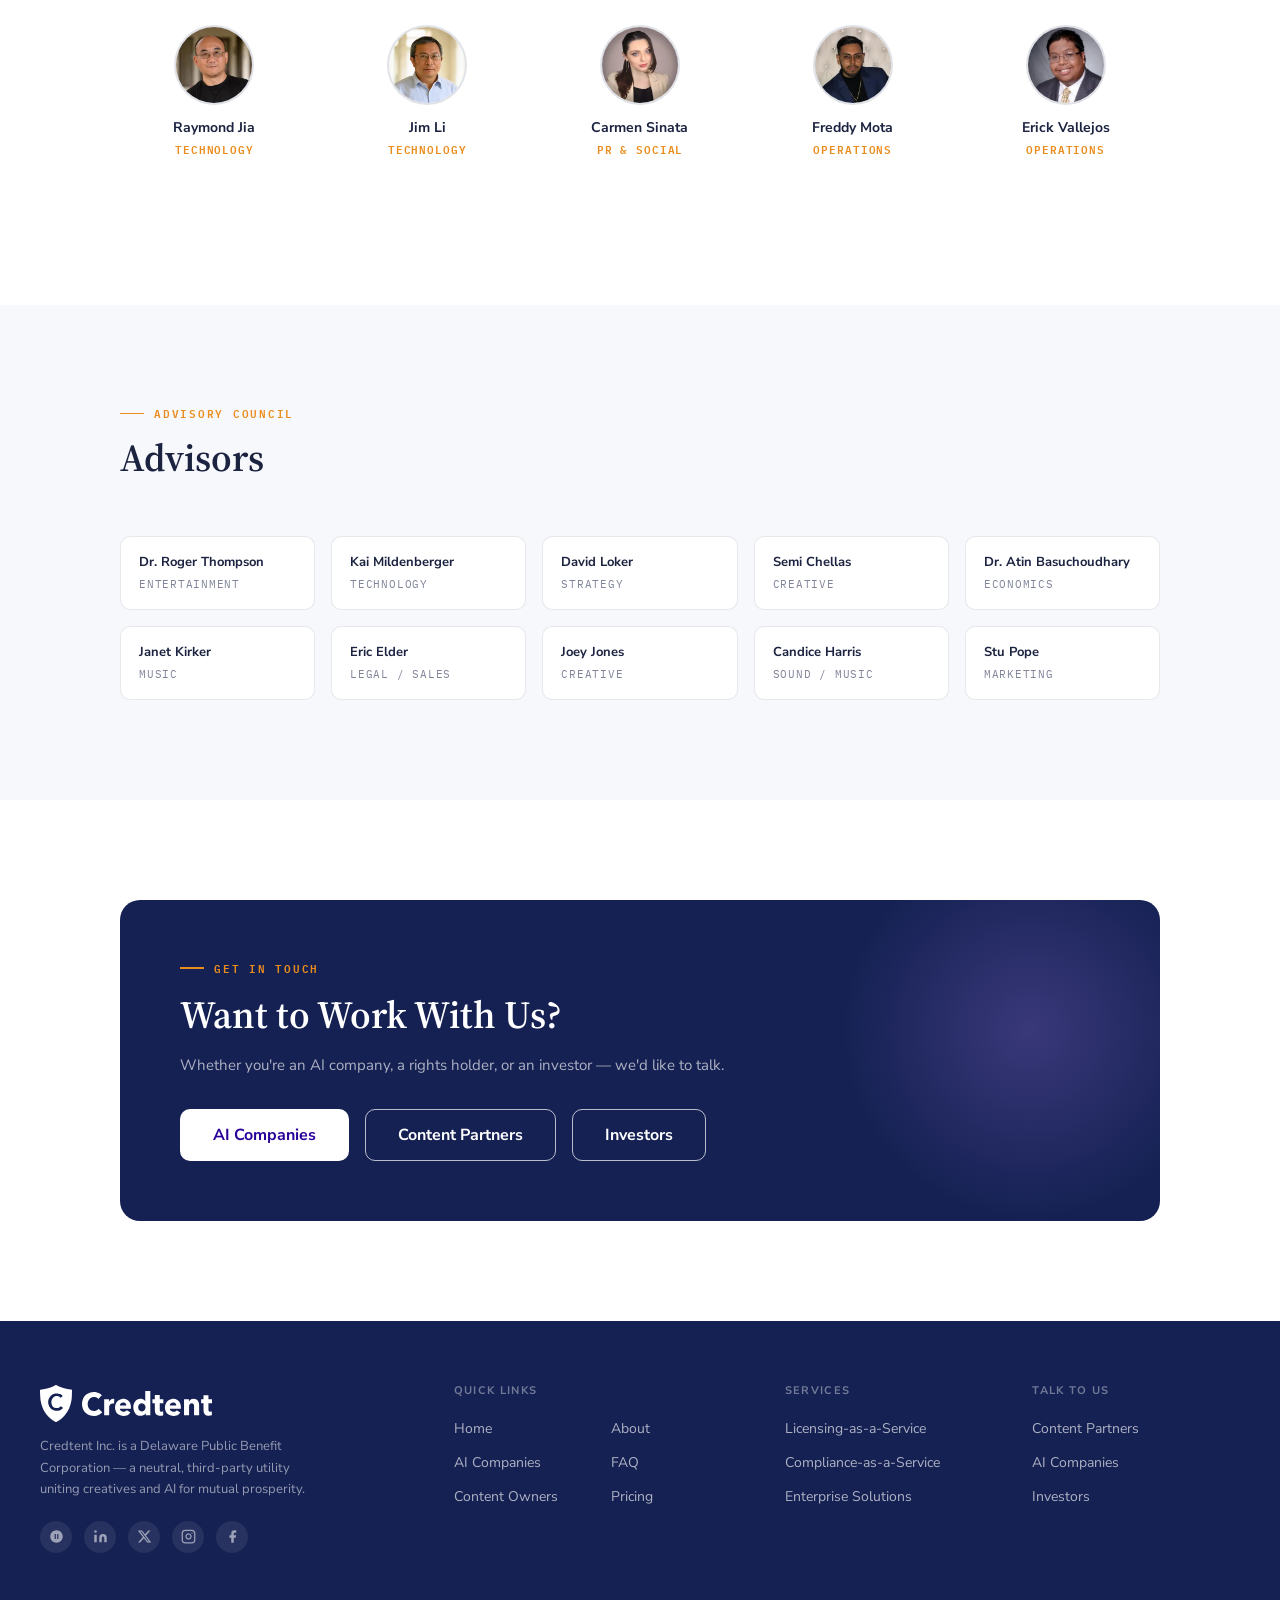
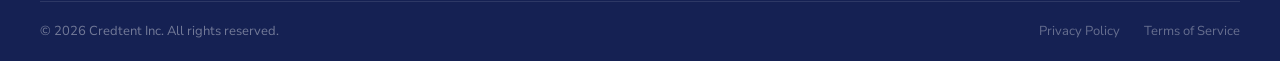
==== commit fcc54c6f: "About: update Credtent By Design icons to Feather award, flag, pie-chart" ====
--- a/about.html
+++ b/about.html
@@ -36,7 +36,7 @@
           <div class="eyebrow" style="margin-bottom:4px">Credtent By Design</div>
           <div style="display:flex;gap:16px;align-items:flex-start">
             <div style="width:40px;height:40px;background:rgba(235,141,30,0.12);border-radius:10px;display:flex;align-items:center;justify-content:center;flex-shrink:0;margin-top:2px">
-              <svg width="18" height="18" viewBox="0 0 24 24" fill="none" stroke="#eb8d1e" stroke-width="2.5" stroke-linecap="round" stroke-linejoin="round"><path d="M12 22s8-4 8-10V5l-8-3-8 3v7c0 6 8 10 8 10z"/></svg>
+              <svg width="18" height="18" viewBox="0 0 24 24" fill="none" stroke="#eb8d1e" stroke-width="2.5" stroke-linecap="round" stroke-linejoin="round"><circle cx="12" cy="8" r="6"/><path d="M15.477 12.89L17 22l-5-3-5 3 1.523-9.11"/></svg>
             </div>
             <div>
               <div style="font-weight:700;margin-bottom:4px;font-size:15px;color:var(--c-heading)">Delaware Public Benefit Corporation</div>
@@ -45,7 +45,7 @@
           </div>
           <div style="display:flex;gap:16px;align-items:flex-start">
             <div style="width:40px;height:40px;background:rgba(235,141,30,0.12);border-radius:10px;display:flex;align-items:center;justify-content:center;flex-shrink:0;margin-top:2px">
-              <svg width="18" height="18" viewBox="0 0 24 24" fill="none" stroke="#eb8d1e" stroke-width="2.5" stroke-linecap="round" stroke-linejoin="round"><path d="M18 8h1a4 4 0 0 1 0 8h-1"/><path d="M2 8h16v9a4 4 0 0 1-4 4H6a4 4 0 0 1-4-4V8z"/><line x1="6" y1="1" x2="6" y2="4"/><line x1="10" y1="1" x2="10" y2="4"/><line x1="14" y1="1" x2="14" y2="4"/></svg>
+              <svg width="18" height="18" viewBox="0 0 24 24" fill="none" stroke="#eb8d1e" stroke-width="2.5" stroke-linecap="round" stroke-linejoin="round"><path d="M4 15s1-1 4-1 5 2 8 2 4-1 4-1V3s-1 1-4 1-5-2-8-2-4 1-4 1z"/><line x1="4" y1="22" x2="4" y2="15"/></svg>
             </div>
             <div>
               <div style="font-weight:700;margin-bottom:4px;font-size:15px;color:var(--c-heading)">Structurally independent</div>
@@ -54,7 +54,7 @@
           </div>
           <div style="display:flex;gap:16px;align-items:flex-start">
             <div style="width:40px;height:40px;background:rgba(235,141,30,0.12);border-radius:10px;display:flex;align-items:center;justify-content:center;flex-shrink:0;margin-top:2px">
-              <svg width="18" height="18" viewBox="0 0 24 24" fill="none" stroke="#eb8d1e" stroke-width="2.5" stroke-linecap="round" stroke-linejoin="round"><line x1="12" y1="1" x2="12" y2="23"/><path d="M17 5H9.5a3.5 3.5 0 0 0 0 7h5a3.5 3.5 0 0 1 0 7H6"/></svg>
+              <svg width="18" height="18" viewBox="0 0 24 24" fill="none" stroke="#eb8d1e" stroke-width="2.5" stroke-linecap="round" stroke-linejoin="round"><path d="M21.21 15.89A10 10 0 1 1 8 2.83"/><path d="M22 12A10 10 0 0 0 12 2v10z"/></svg>
             </div>
             <div>
               <div style="font-weight:700;margin-bottom:4px;font-size:15px;color:var(--c-heading)">85/15 revenue split</div>
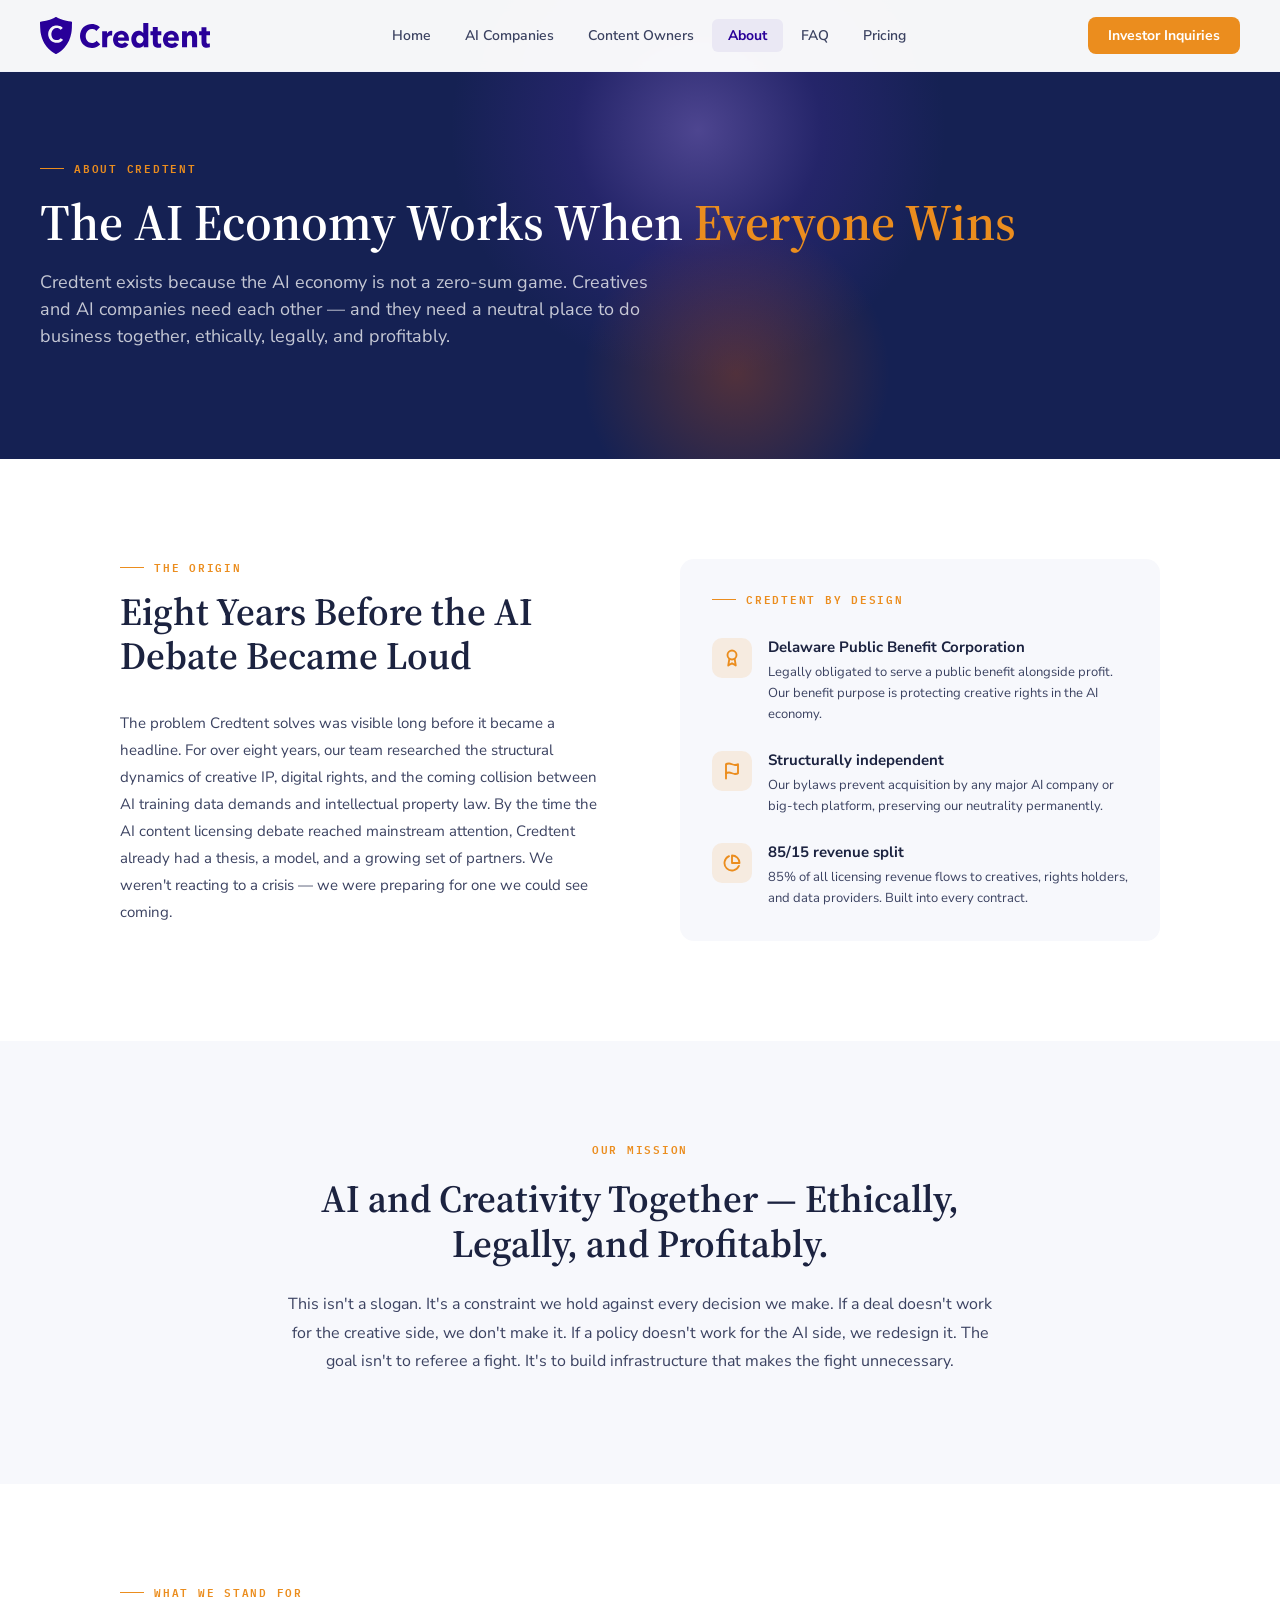
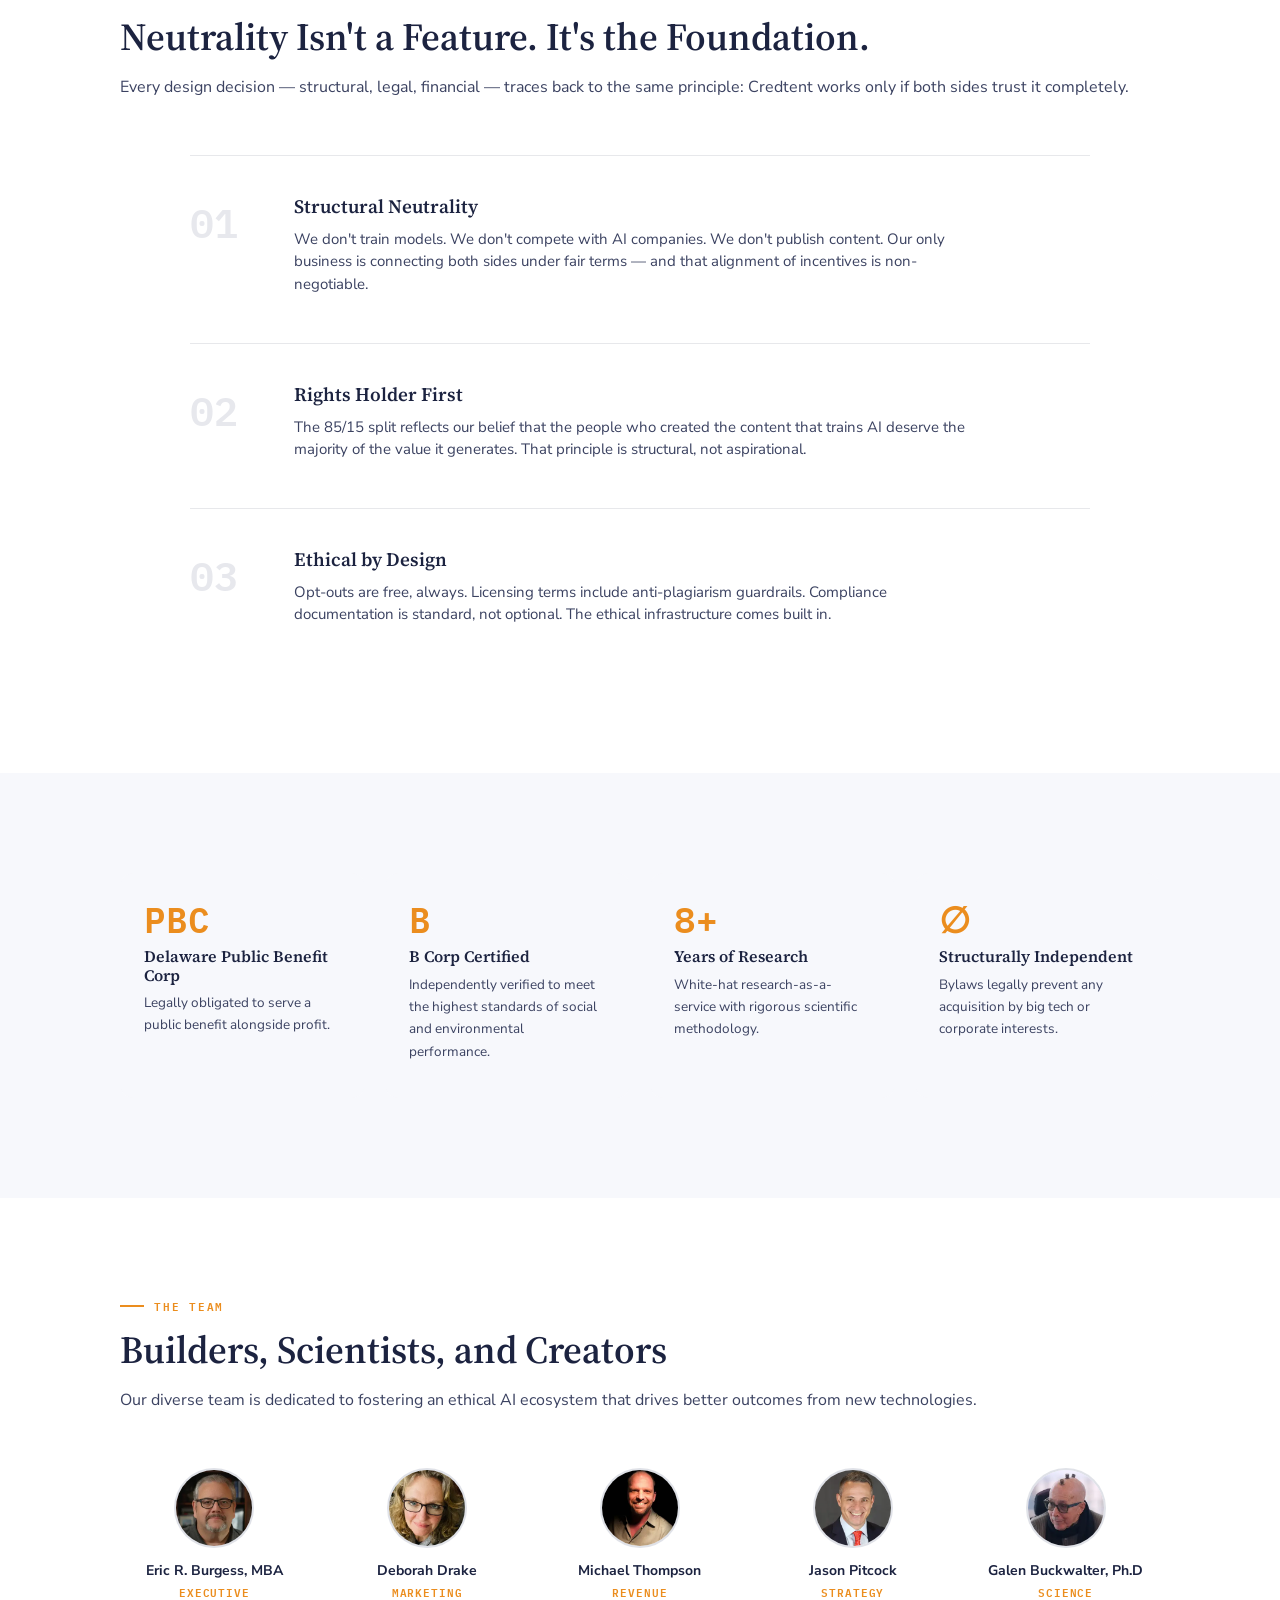
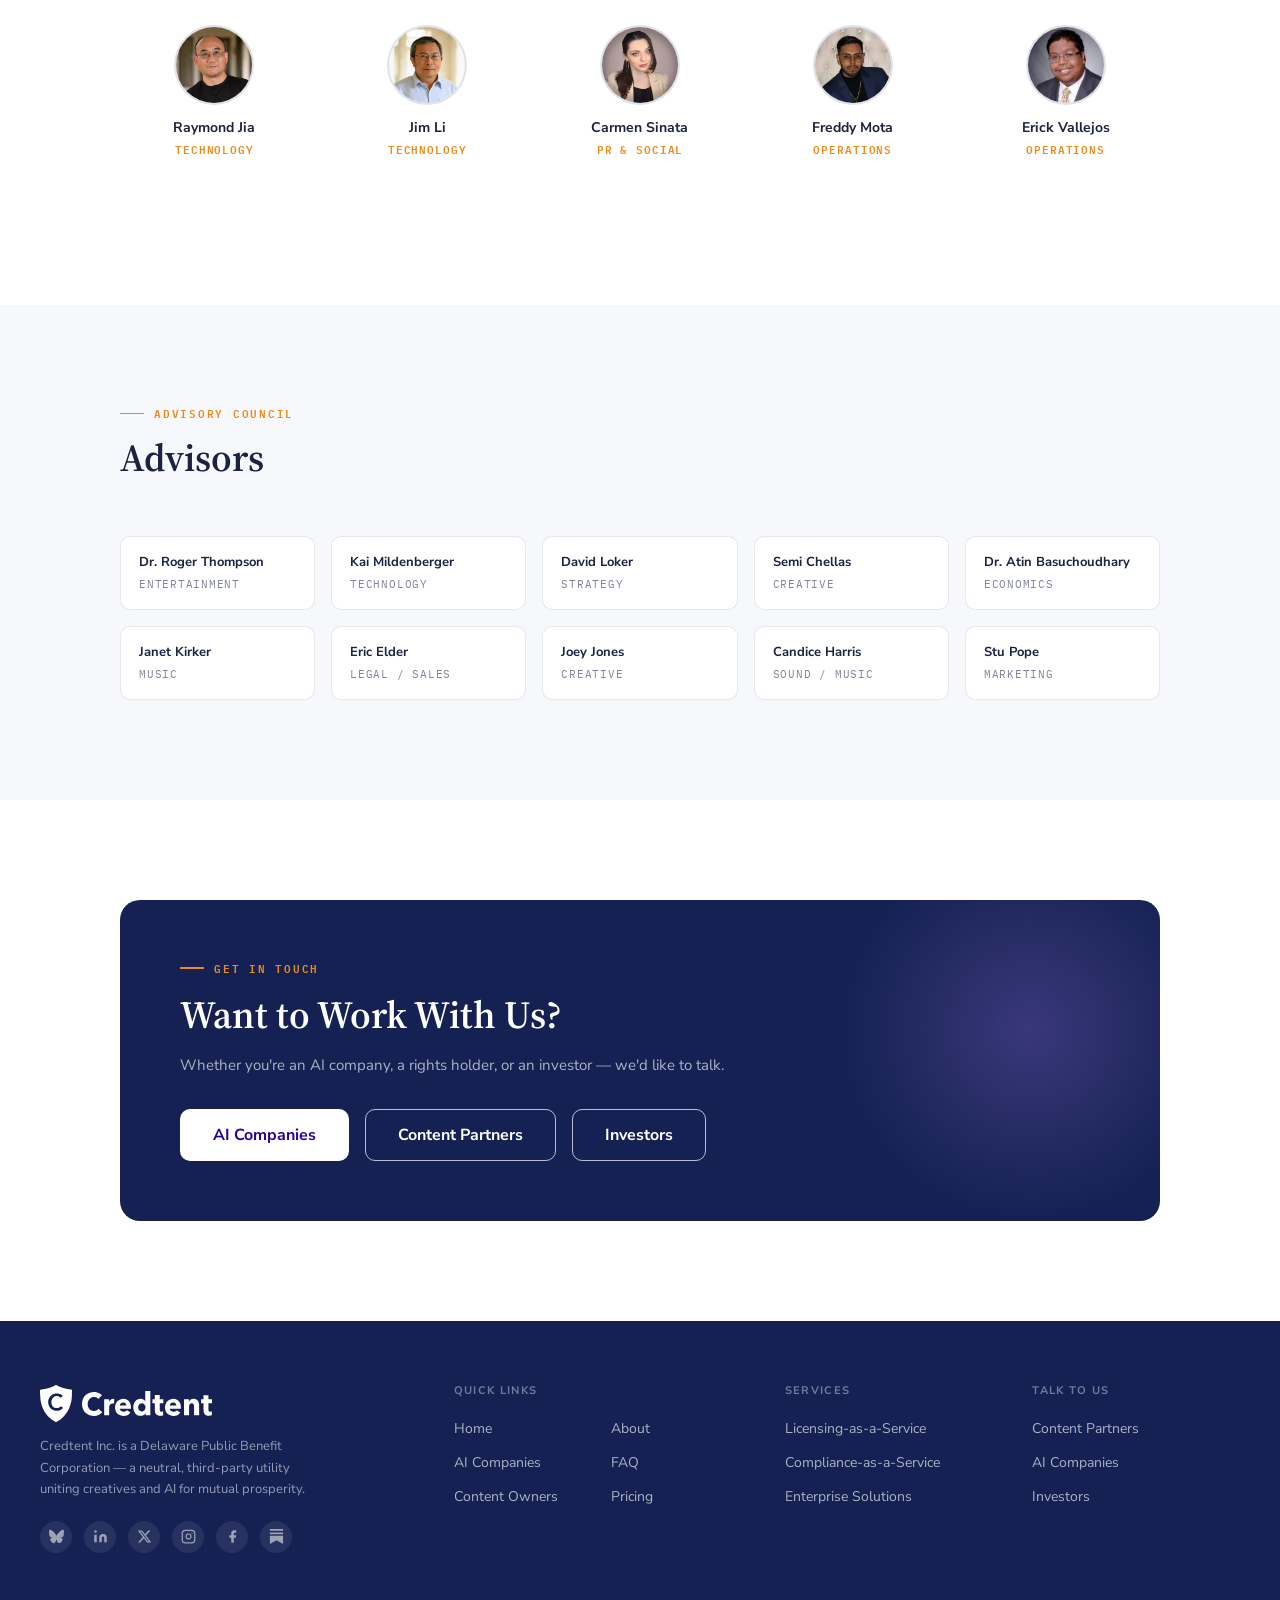
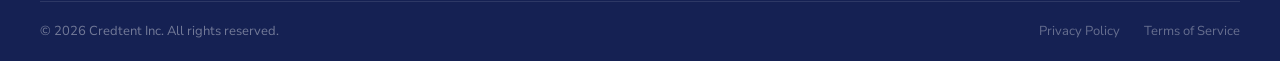
==== commit 587da979: "Fix stale anchor links and placeholder href on main pages - about.html: wire Investors button to tal" ====
--- a/about.html
+++ b/about.html
@@ -259,7 +259,7 @@
         <div style="display:flex;gap:16px;flex-wrap:nowrap">
           <a href="for-ai-companies.html" class="btn btn-primary">AI Companies</a>
           <a href="for-content-owners.html" class="btn btn-outline-white">Content Partners</a>
-          <a href="#" class="btn btn-outline-white">Investors</a>
+          <a href="https://tally.so/r/2ExeBp" target="_blank" rel="noopener" class="btn btn-outline-white">Investors</a>
         </div>
       </div>
     </div>
--- a/styles.css
+++ b/styles.css
@@ -623,8 +623,7 @@
 .aic-stat-card {
   background: #fff;
   border-radius: var(--r-card);
-  padding: 28px 24px;
-  border-top: 3px solid var(--c-purple);
+  padding: 28px;
 }
 .aic-stat-num {
   font-size: clamp(1.75rem, 2.5vw, 2.25rem);
@@ -684,19 +683,23 @@
 .aic-steps-grid::before {
   content: '';
   position: absolute;
-  top: 22px;
+  top: 52px;
   left: 40px;
   right: 40px;
   height: 1px;
   background: var(--c-border);
 }
 .aic-step {
+  background: #fff;
+  border: 1px solid var(--c-border);
+  border-radius: var(--r-card);
+  padding: 24px;
   position: relative;
 }
 .aic-step .step-num {
   position: relative;
   z-index: 1;
-  background: var(--c-bg-light);
+  background: var(--c-navy);
 }
 .aic-step h3 {
   font-size: 1rem;
@@ -731,6 +734,25 @@
   max-width: 560px;
   margin: 0;
 }
+
+/* ── Content Owners (co-) layout classes ─────────────────── */
+.co-covered-grid { display: grid; grid-template-columns: 1fr 1fr; gap: 64px; align-items: start; }
+.co-checklist { list-style: none; padding: 0; margin: 0; display: flex; flex-direction: column; gap: 14px; }
+.co-checklist li { display: flex; align-items: flex-start; gap: 12px; font-size: 15px; color: var(--c-body); line-height: 1.5; }
+.co-checklist li::before { content: ''; display: block; width: 18px; height: 18px; background-image: url("shield-check.svg"); background-repeat: no-repeat; background-size: contain; flex-shrink: 0; margin-top: 1px; }
+.co-trust-items { display: flex; flex-direction: column; gap: 16px; }
+.co-trust-item { background: var(--c-bg-light); border-radius: var(--r-card); padding: 18px 22px; }
+.co-trust-label { font-size: 14px; font-weight: 600; color: var(--c-heading); line-height: 1.4; }
+.co-features-grid { display: grid; grid-template-columns: repeat(3, 1fr); gap: 24px; }
+.co-feature-card { background: var(--c-bg-light); border-radius: var(--r-card); padding: 28px; }
+.co-feature-card h4 { font-size: 1rem; color: var(--c-heading); font-weight: 700; margin-bottom: 10px; }
+.co-feature-card p { font-size: 14px; color: var(--c-body); line-height: 1.7; margin: 0; }
+.co-steps-grid { display: grid; grid-template-columns: repeat(4, 1fr); gap: 32px; position: relative; }
+.co-steps-grid::before { content: ''; position: absolute; top: 52px; left: 40px; right: 40px; height: 1px; background: var(--c-border); }
+.co-step { background: #fff; border: 1px solid var(--c-border); border-radius: var(--r-card); padding: 24px; position: relative; }
+.co-step .step-num { position: relative; z-index: 1; background: var(--c-navy); }
+.co-step h3 { font-size: 1rem; color: var(--c-heading); margin: 16px 0 8px; }
+.co-step p { font-size: 14px; color: var(--c-body); line-height: 1.65; margin: 0; }
 
 /* ── For Content Owners Page ──────────────────────────────── */
 .fco-economics {
@@ -785,12 +807,8 @@
 .market-card {
   background: var(--c-bg-light);
   border-radius: var(--r-card);
-  padding: 32px;
-  border-top: 3px solid transparent;
-}
-.market-card--purple { border-top-color: var(--c-purple); }
-.market-card--orange { border-top-color: var(--c-orange); }
-.market-card--navy   { border-top-color: var(--c-navy); }
+  padding: 28px;
+}
 .market-card-stat {
   font-size: clamp(1.75rem, 3vw, 2.25rem);
   font-weight: 800;
@@ -1552,6 +1570,36 @@
 }
 
 /* ── FAQ ──────────────────────────────────────────────────── */
+/* ── FAQ Tabs ─────────────────────────────────────────────── */
+.faq-tabs {
+  display: flex;
+  gap: 4px;
+  margin-bottom: 48px;
+  border-bottom: 2px solid var(--c-border);
+  padding-bottom: 0;
+}
+.faq-tab {
+  padding: 10px 20px;
+  font-family: var(--f-sans);
+  font-size: 14px;
+  font-weight: 600;
+  color: var(--c-muted);
+  background: none;
+  border: none;
+  border-bottom: 2px solid transparent;
+  margin-bottom: -2px;
+  cursor: pointer;
+  transition: color 0.15s, border-color 0.15s;
+  white-space: nowrap;
+}
+.faq-tab:hover { color: var(--c-heading); }
+.faq-tab.active {
+  color: var(--c-heading);
+  border-bottom-color: var(--c-orange);
+}
+.faq-panel { display: none; }
+.faq-panel.active { display: block; }
+
 .faq-section { margin-bottom: 60px; }
 .faq-section-title {
   font-size: 20px;
@@ -1741,6 +1789,93 @@
   color: var(--c-orange);
   flex-shrink: 0;
   margin-top: 2px;
+}
+
+/* ── Pricing Page Tab Bar ─────────────────────────────────── */
+.pricing-page-tabs {
+  background: #fff;
+  border-bottom: 1px solid transparent;
+  transition: border-color 0.15s;
+  display: flex;
+  align-items: center;
+  padding: 12px 0;
+  position: sticky;
+  top: var(--nav-h);
+  z-index: 90;
+}
+
+/* Override the 48px bottom margin .pricing-tabs normally carries */
+.pricing-page-tabs .pricing-tabs {
+  margin: 0 auto;
+}
+
+.pricing-page-tabs.is-stuck {
+  border-bottom-color: var(--c-border);
+}
+
+/* On mobile the tab bar top is managed by JS to track nav visibility.
+   Transition matches the nav's transform: 0.25s ease so they move together. */
+@media (max-width: 640px) {
+  .pricing-page-tabs {
+    top: 0;
+    transition: border-color 0.15s, top 0.25s ease;
+  }
+}
+
+/* Reduce top padding of the first section in each panel by 50% */
+.pricing-panel > section:first-child { padding-top: 50px; }
+@media (max-width: 860px) {
+  .pricing-panel > section:first-child { padding-top: 30px; }
+}
+
+.pricing-panel { display: none; }
+.pricing-panel.active { display: block; }
+
+/* ── Pricing Criteria Cards (Enterprise section) ─────────── */
+.pricing-criteria-grid {
+  display: grid;
+  grid-template-columns: repeat(3, 1fr);
+  gap: 20px;
+  margin: 40px 0 40px;
+}
+
+.pricing-criteria-card {
+  background: var(--c-bg-light);
+  border-radius: var(--r-card);
+  padding: 28px 24px;
+}
+
+.pricing-criteria-card h4 {
+  margin-bottom: 10px;
+  color: var(--c-heading);
+}
+
+.pricing-criteria-card p {
+  font-size: 14px;
+  color: var(--c-muted);
+  line-height: 1.65;
+  margin-bottom: 0;
+}
+
+.pricing-section-header {
+  display: flex;
+  align-items: flex-start;
+  justify-content: space-between;
+  gap: 32px;
+  margin-bottom: 8px;
+  flex-wrap: wrap;
+}
+
+.pricing-section-header .section-header {
+  text-align: left;
+  max-width: 640px;
+}
+
+.pricing-section-header .section-header::after { display: none; }
+
+@media (max-width: 860px) {
+  .pricing-criteria-grid { grid-template-columns: 1fr; }
+  .pricing-section-header { flex-direction: column; }
 }
 
 /* ── Blog ─────────────────────────────────────────────────── */
@@ -2207,6 +2342,10 @@
   .aic-steps-grid { grid-template-columns: 1fr 1fr; }
   .aic-steps-grid::before { display: none; }
   .aic-retro { padding: 32px; }
+  .co-covered-grid { grid-template-columns: 1fr; gap: 40px; }
+  .co-features-grid { grid-template-columns: 1fr; }
+  .co-steps-grid { grid-template-columns: 1fr 1fr; }
+  .co-steps-grid::before { display: none; }
   .fco-economics { grid-template-columns: 1fr; gap: 32px; }
 }
 
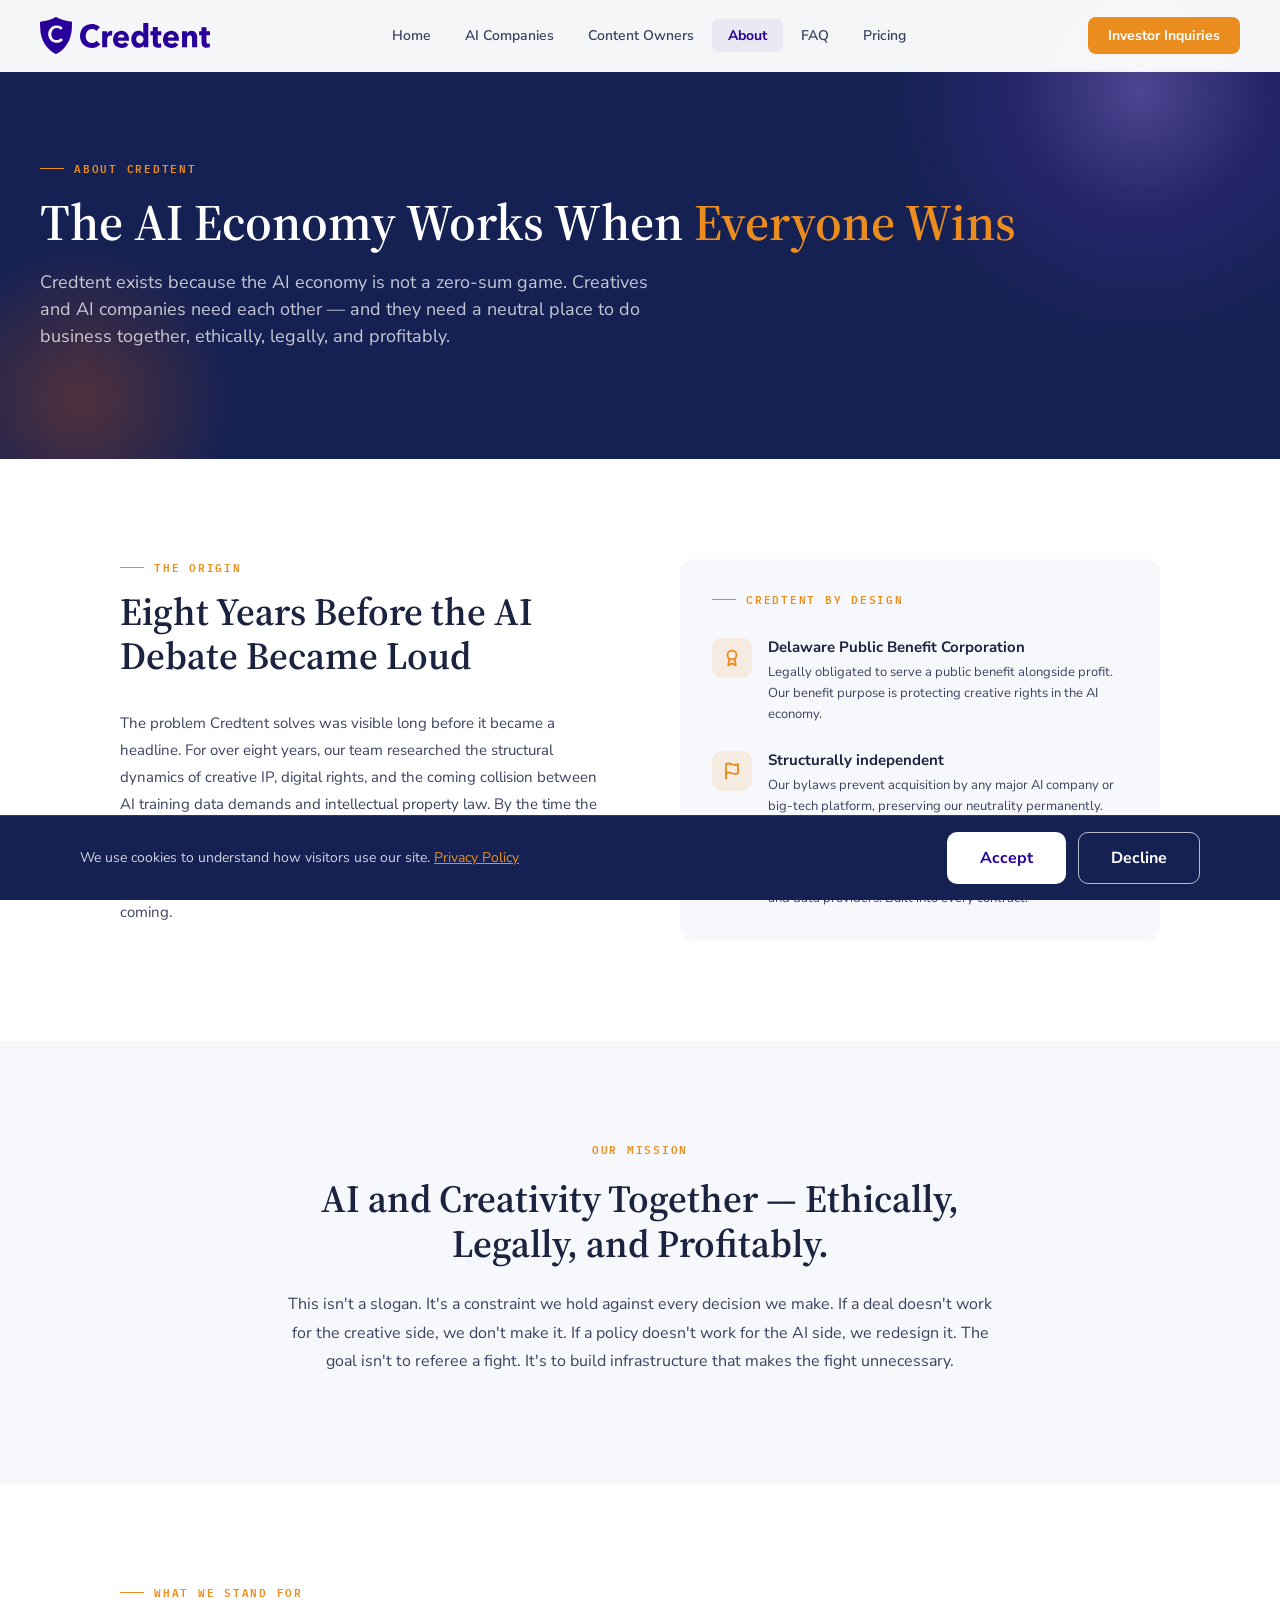
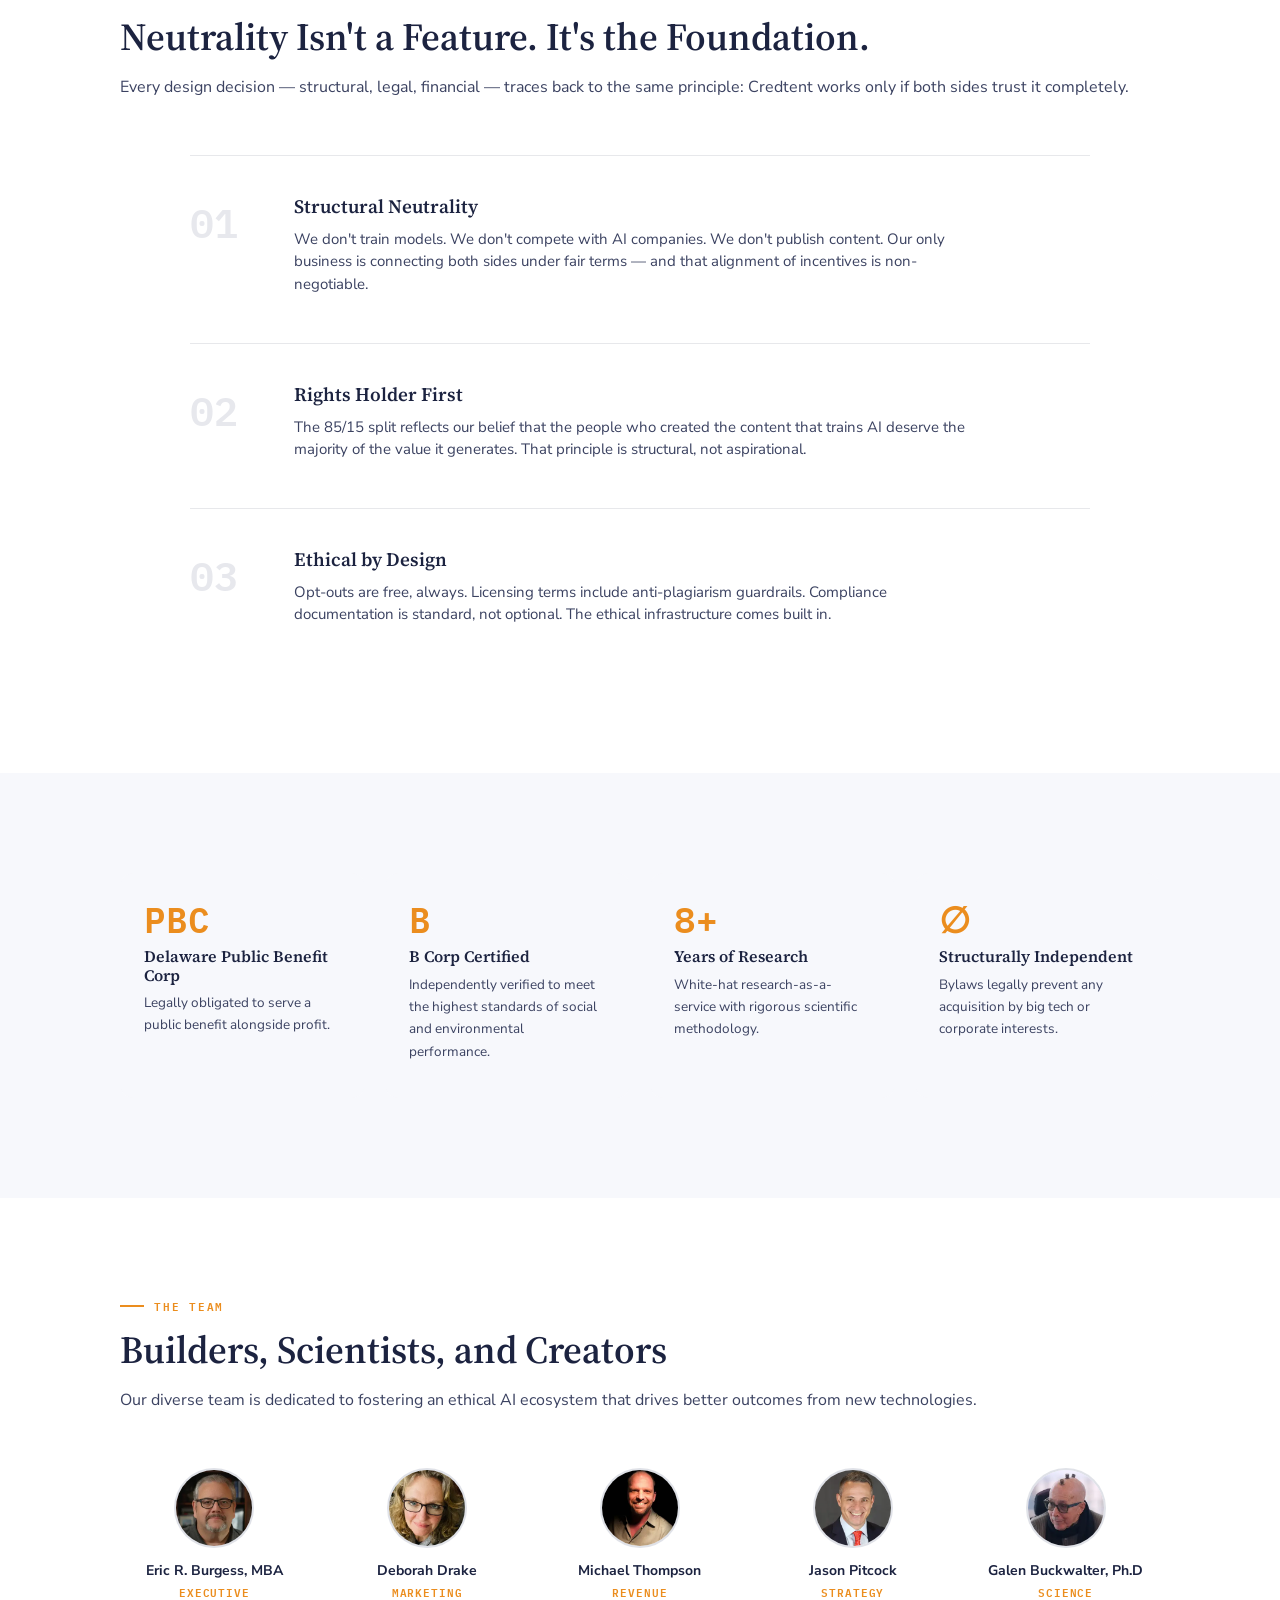
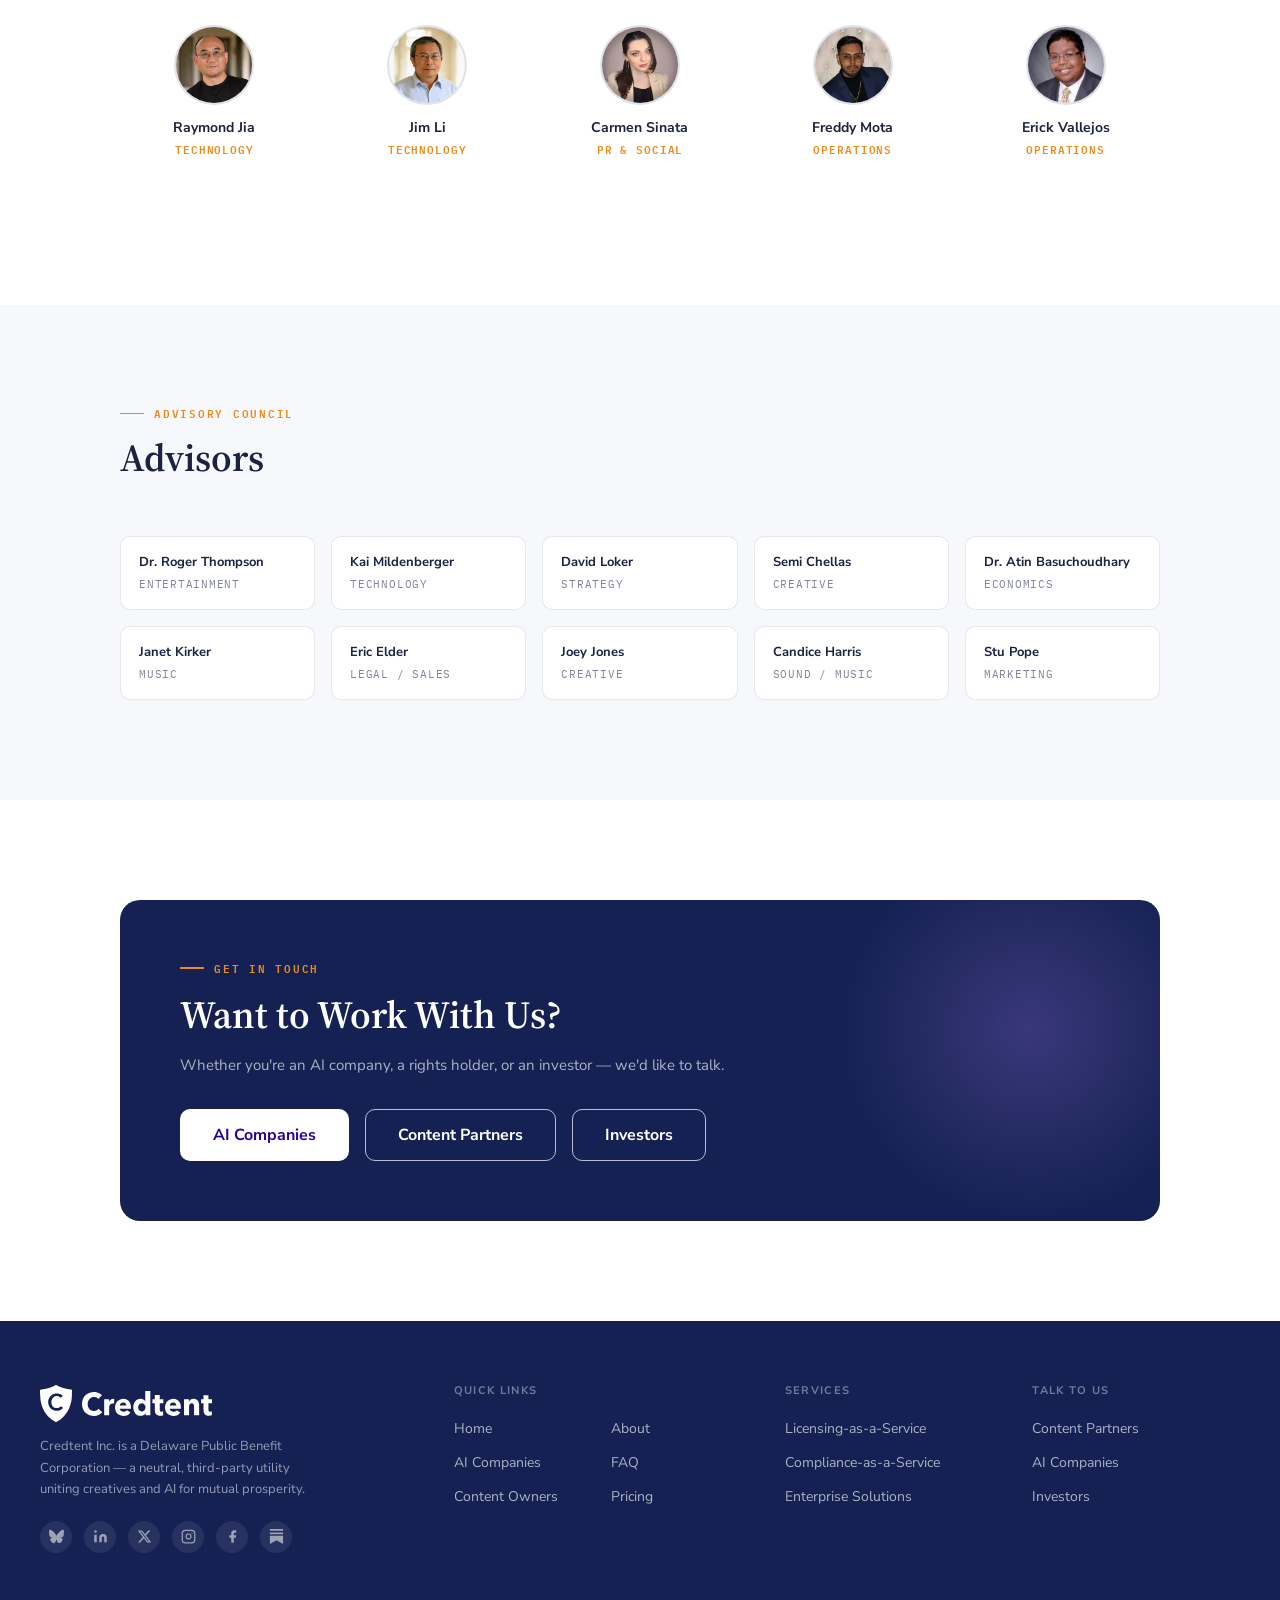
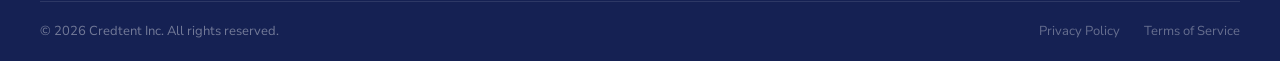
==== commit 0e2f1e88: "Add favicon to all pages Extracted favicon files to favicon/ directory and wired up link tags across" ====
--- a/about.html
+++ b/about.html
@@ -6,6 +6,13 @@
   <title>About — Credtent</title>
   <meta name="description" content="Credtent exists because the AI economy is not a zero-sum game. Creatives and AI companies need each other — and they need a neutral place to do business together." />
   <link rel="stylesheet" href="styles.css" />
+  <link rel="apple-touch-icon" sizes="180x180" href="/favicon/apple-touch-icon.png">
+  <link rel="icon" type="image/png" sizes="32x32" href="/favicon/favicon-32x32.png">
+  <link rel="icon" type="image/png" sizes="16x16" href="/favicon/favicon-16x16.png">
+  <link rel="manifest" href="/favicon/site.webmanifest">
+  <link rel="mask-icon" href="/favicon/safari-pinned-tab.svg" color="#290099">
+  <meta name="msapplication-TileColor" content="#152153">
+  <meta name="theme-color" content="#ffffff">
 </head>
 <body>
 
--- a/styles.css
+++ b/styles.css
@@ -836,7 +836,9 @@
 
 /* ── Photo Banner ──────────────────────────────────────────── */
 .photo-banner {
-  background: linear-gradient(135deg, rgba(41,0,153,0.15) 0%, rgba(235,141,30,0.1) 100%);
+  background:
+    linear-gradient(rgba(255,255,255,0.72), rgba(255,255,255,0.72)),
+    url('ewan-buck-KrHAJm38YpE-unsplash.jpg') center/cover no-repeat;
   padding: 80px 40px;
   text-align: center;
 }
@@ -855,14 +857,14 @@
 }
 .creator-split-image {
   border-radius: var(--r-card);
-  overflow: hidden;
 }
 .creator-photo-placeholder {
   width: 100%;
   height: 100%;
   min-height: 280px;
-  background: linear-gradient(135deg, rgba(41,0,153,0.15) 0%, rgba(235,141,30,0.1) 100%);
+  background: url('man-with-camera-05RXMOeiOVA-unsplash.jpg') center/cover no-repeat;
   border-radius: var(--r-card);
+  overflow: hidden;
 }
 .creator-split-content {
   display: flex;
@@ -1876,6 +1878,53 @@
 @media (max-width: 860px) {
   .pricing-criteria-grid { grid-template-columns: 1fr; }
   .pricing-section-header { flex-direction: column; }
+}
+
+/* ── Cookie Consent Banner ───────────────────────────────── */
+#cookie-banner {
+  position: fixed;
+  bottom: 0;
+  left: 0;
+  right: 0;
+  background: var(--c-navy);
+  border-top: 1px solid rgba(255,255,255,0.1);
+  z-index: 200;
+  padding: 16px 40px;
+}
+
+.cookie-banner-inner {
+  max-width: var(--content);
+  margin: 0 auto;
+  display: flex;
+  align-items: center;
+  justify-content: space-between;
+  gap: 24px;
+  flex-wrap: wrap;
+}
+
+.cookie-banner-text {
+  font-size: 14px;
+  color: rgba(255,255,255,0.8);
+  margin: 0;
+  line-height: 1.5;
+}
+
+.cookie-banner-text a {
+  color: var(--c-orange);
+  text-decoration: underline;
+}
+
+.cookie-banner-actions {
+  display: flex;
+  gap: 12px;
+  flex-shrink: 0;
+}
+
+@media (max-width: 640px) {
+  #cookie-banner { padding: 16px 20px; }
+  .cookie-banner-inner { flex-direction: column; align-items: flex-start; }
+  .cookie-banner-actions { width: 100%; }
+  .cookie-banner-actions .btn { flex: 1; justify-content: center; }
 }
 
 /* ── Blog ─────────────────────────────────────────────────── */
@@ -2347,6 +2396,21 @@
   .co-steps-grid { grid-template-columns: 1fr 1fr; }
   .co-steps-grid::before { display: none; }
   .fco-economics { grid-template-columns: 1fr; gap: 32px; }
+
+  /* FAQ tabs: scroll horizontally instead of overflowing the viewport */
+  .faq-tabs {
+    overflow-x: auto;
+    -webkit-overflow-scrolling: touch;
+    scrollbar-width: none;        /* Firefox */
+    padding-right: 24px;          /* peek hint — last tab doesn't butt against edge */
+  }
+  .faq-tabs::-webkit-scrollbar { display: none; } /* Chrome/Safari */
+
+  /* overflow-x:auto forces overflow-y:auto, which clips the active tab's
+     margin-bottom:-2px indicator. Replace with an inset box-shadow that
+     draws the orange line inside the element so no overflow is needed. */
+  .faq-tab        { margin-bottom: 0; border-bottom-color: transparent !important; }
+  .faq-tab.active { box-shadow: inset 0 -2px 0 var(--c-orange); }
 }
 
 /* ── Two-column service section layout ───────────────────── */
